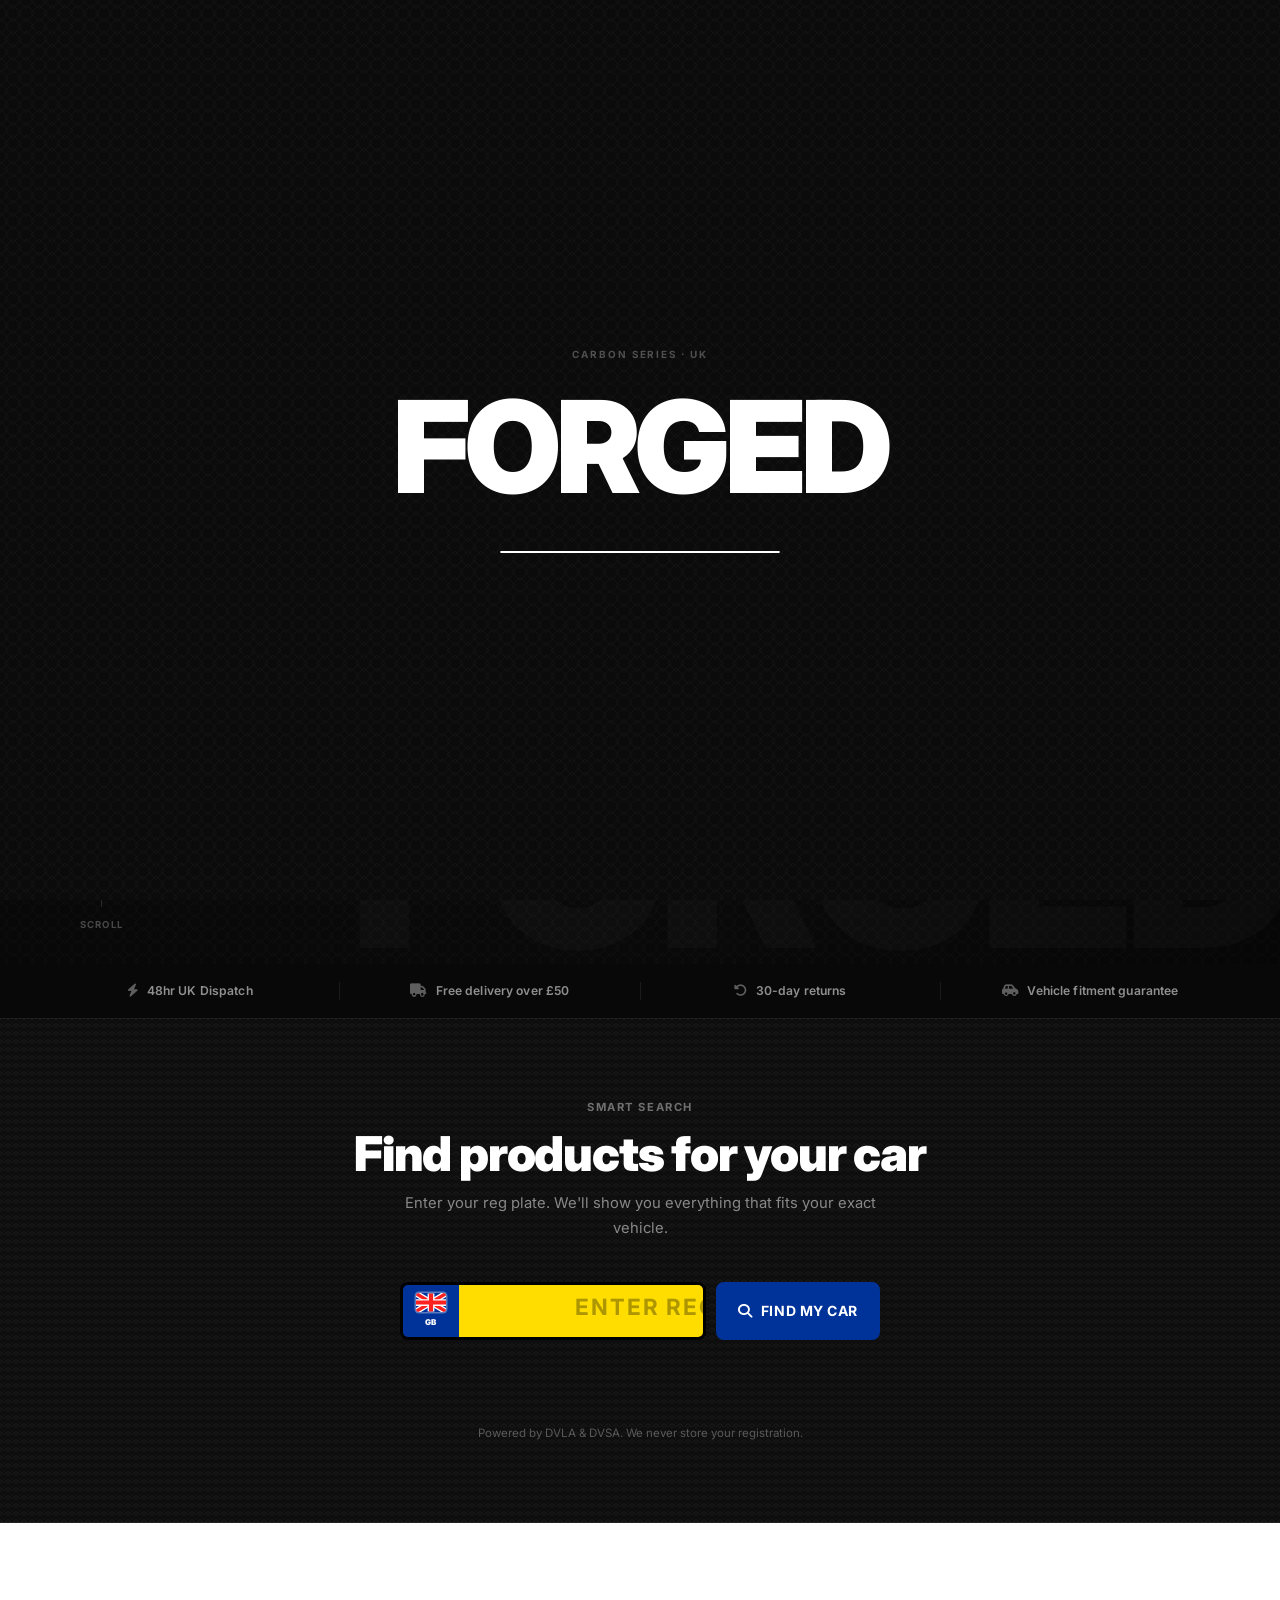
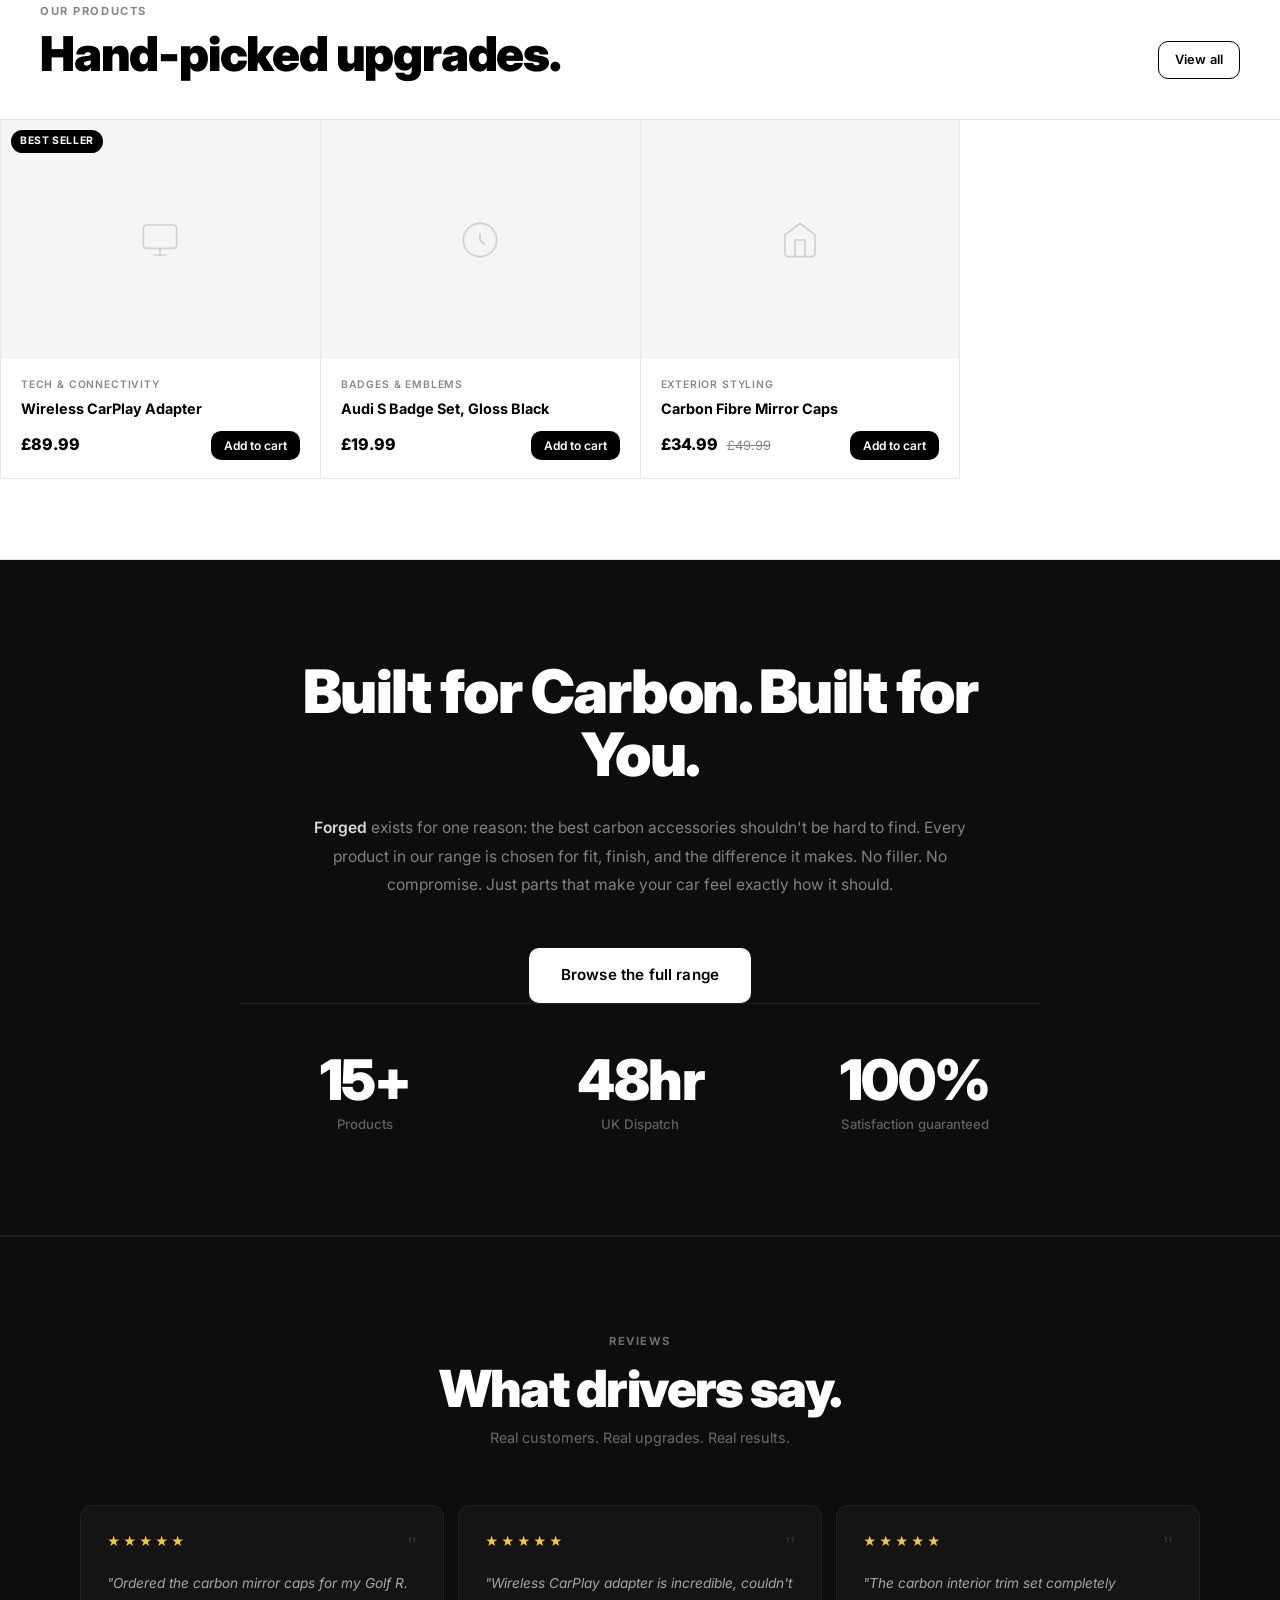
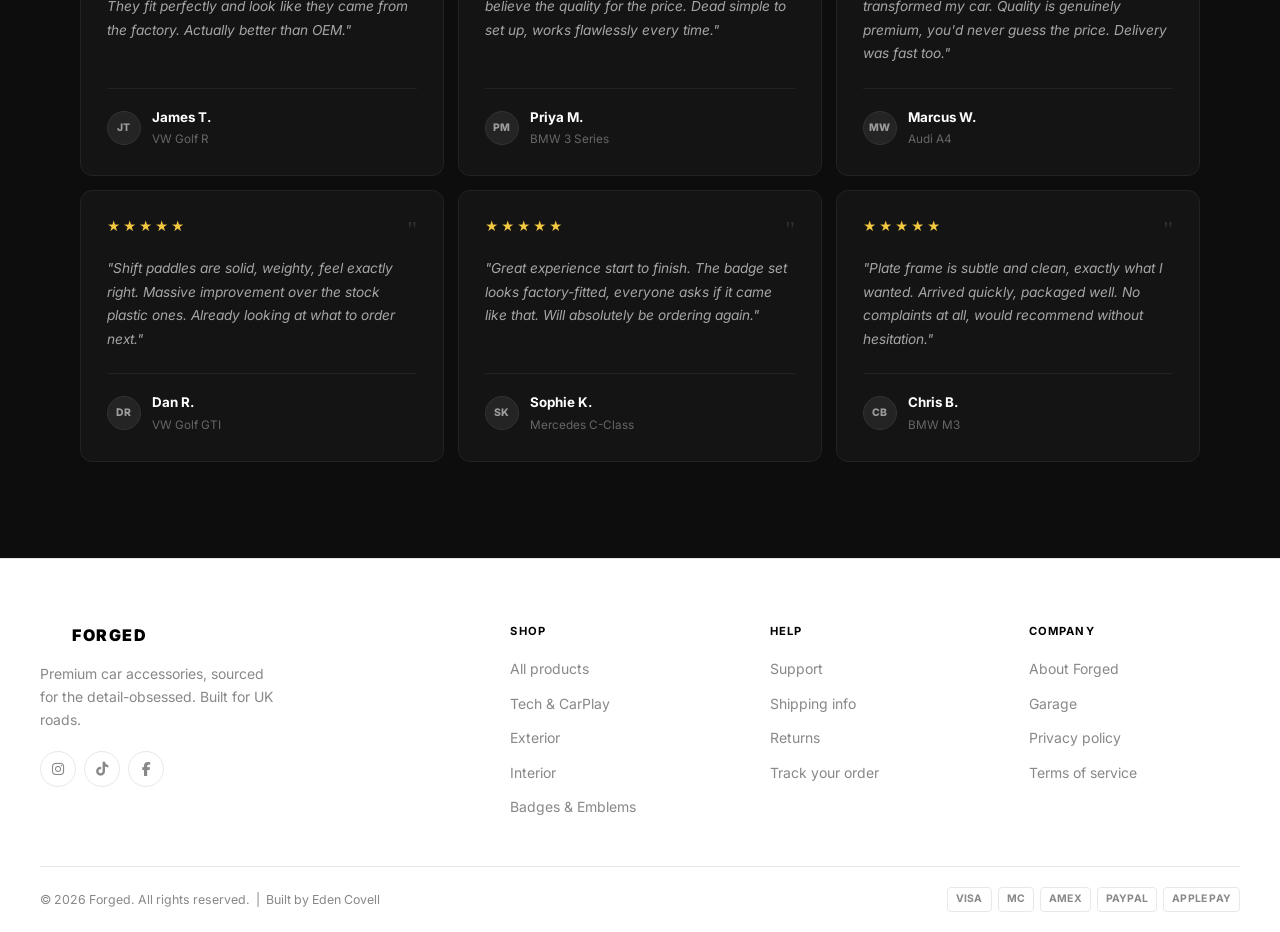
==== index.html @ 6abe799f "Replace nav text with Forged logo PNG Co-Authored-By: Claude Sonnet 4.6 <noreply@anthropic.com>" ====
<!DOCTYPE html>
<html lang="en">
<head>
  <meta charset="UTF-8">
  <meta name="viewport" content="width=device-width, initial-scale=1.0">
  <meta name="description" content="Forged — Premium car accessories for every drive. CarPlay upgrades, badges, interior styling and more. Free UK delivery over £50.">
  <title>Forged | Premium Car Accessories</title>
  <link rel="stylesheet" href="css/style.css">
  <link rel="stylesheet" href="https://cdnjs.cloudflare.com/ajax/libs/font-awesome/6.5.0/css/all.min.css">
  <link rel="preconnect" href="https://fonts.googleapis.com">
  <link rel="preconnect" href="https://fonts.gstatic.com" crossorigin>
  <link href="https://fonts.googleapis.com/css2?family=Inter:wght@300;400;500;600;700;800;900&display=swap" rel="stylesheet">
</head>
<body>

  <!-- Pause hero animations before loader exits -->
  <script>document.body.classList.add('loader-active');</script>

  <!-- Page Loader -->
  <div class="page-loader" id="page-loader">
    <div class="loader-content">
      <p class="loader-label">Carbon Series &middot; UK</p>
      <div class="loader-wordmark">FORGED</div>
      <div class="loader-bar-wrap">
        <div class="loader-bar-track">
          <div class="loader-bar-fill" id="loader-bar"></div>
        </div>
      </div>
    </div>
  </div>

  <!-- Navbar -->
  <nav class="navbar" id="navbar">
    <div class="nav-inner">
      <a href="index.html" class="nav-logo">
        <img src="forged logo.png" alt="Forged" class="nav-wordmark">
      </a>

      <ul class="nav-links">
        <li><a href="index.html" class="active">Home</a></li>
        <li><a href="shop.html">Shop</a></li>
        <li><a href="garage.html">Garage</a></li>
        <li><a href="about.html">About</a></li>
        <li><a href="contact.html">Support</a></li>
      </ul>

      <div class="nav-actions">
        <button class="nav-icon-btn" onclick="openCart()" aria-label="Cart">
          <svg viewBox="0 0 24 24" fill="none" stroke="currentColor" stroke-width="2" stroke-linecap="round" stroke-linejoin="round">
            <path d="M6 2 3 6v14a2 2 0 0 0 2 2h14a2 2 0 0 0 2-2V6l-3-4z"/><line x1="3" x2="21" y1="6" y2="6"/><path d="M16 10a4 4 0 0 1-8 0"/>
          </svg>
          <span class="cart-badge" style="display:none">0</span>
        </button>
        <div class="nav-hamburger" id="hamburger">
          <span></span><span></span><span></span>
        </div>
      </div>
    </div>
  </nav>

  <!-- Mobile Nav -->
  <div class="nav-mobile" id="mobile-nav">
    <a href="index.html">Home</a>
    <a href="shop.html">Shop</a>
    <a href="garage.html">Garage</a>
    <a href="about.html">About</a>
    <a href="contact.html">Support</a>
  </div>

  <!-- Hero — fullscreen animated -->
  <section class="hero">
    <div class="hero-bg">
      <div class="hero-carbon-vignette"></div>
      <div class="hero-bg-word" aria-hidden="true">FORGED</div>
    </div>

    <div class="hero-inner">
      <div class="hero-eyebrow">
        <span class="hero-badge">Carbon Series &middot; UK</span>
      </div>

      <h1 class="hero-headline">
        <span class="hw" style="--d:0.2s">Forge</span>
        <span class="hw" style="--d:0.35s">&nbsp;Your</span>
        <br>
        <span class="hw-carbon">Drive.</span>
      </h1>

      <p class="hero-sub">Premium carbon accessories. Sourced for the detail-obsessed.</p>

      <div class="hero-actions">
        <a href="shop.html" class="btn btn-white btn-lg">Shop Now <i class="fa-solid fa-arrow-right"></i></a>
        <a href="garage.html" class="btn btn-ghost-white btn-lg">Find your fit</a>
      </div>

      <div class="hero-stats">
        <div class="hero-stat">
          <span class="hero-stat-n">15+</span>
          <span class="hero-stat-l">Products</span>
        </div>
        <div class="hero-stat-div"></div>
        <div class="hero-stat">
          <span class="hero-stat-n">48hr</span>
          <span class="hero-stat-l">UK Dispatch</span>
        </div>
        <div class="hero-stat-div"></div>
        <div class="hero-stat">
          <span class="hero-stat-n">£50+</span>
          <span class="hero-stat-l">Free Delivery</span>
        </div>
      </div>
    </div>

    <div class="hero-scroll">
      <div class="hero-scroll-track"></div>
      <span>Scroll</span>
    </div>
  </section>

  <!-- Feature strip -->
  <div class="feature-strip reveal">
    <div class="feature-strip-inner">
      <div class="feature-item"><i class="fa-solid fa-bolt"></i><span>48hr UK Dispatch</span></div>
      <div class="feature-sep"></div>
      <div class="feature-item"><i class="fa-solid fa-truck"></i><span>Free delivery over £50</span></div>
      <div class="feature-sep"></div>
      <div class="feature-item"><i class="fa-solid fa-rotate-left"></i><span>30-day returns</span></div>
      <div class="feature-sep"></div>
      <div class="feature-item"><i class="fa-solid fa-car-side"></i><span>Vehicle fitment guarantee</span></div>
    </div>
  </div>

  <!-- Reg Lookup -->
  <section class="reg-section">
    <div class="reg-section-inner">
      <p class="section-label reveal">Smart search</p>
      <h2 class="section-title reveal reveal-delay-1">Find products for your car</h2>
      <p class="section-sub reveal reveal-delay-2">Enter your reg plate. We'll show you everything that fits your exact vehicle.</p>

      <form class="reg-form reveal reveal-delay-3" id="reg-form">
        <div class="reg-form-plate">
          <div class="reg-gb">
            <svg viewBox="0 0 20 12" class="reg-gb-flag-svg" aria-hidden="true">
              <rect width="20" height="12" fill="#0033A0"/>
              <path d="M0,0 L20,12 M20,0 L0,12" stroke="white" stroke-width="4"/>
              <path d="M0,0 L20,12 M20,0 L0,12" stroke="#FF2020" stroke-width="2.2"/>
              <path d="M10,0 V12 M0,6 H20" stroke="white" stroke-width="4.5"/>
              <path d="M10,0 V12 M0,6 H20" stroke="#FF2020" stroke-width="2.8"/>
            </svg>
            <span class="reg-gb-text">GB</span>
          </div>
          <input
            type="text" id="reg-input" class="reg-input"
            placeholder="Enter reg" maxlength="8"
            autocomplete="off" autocapitalize="characters"
            aria-label="Enter vehicle registration"
          >
        </div>
        <button type="submit" class="reg-submit" id="reg-submit"><i class="fa-solid fa-magnifying-glass"></i> Find My Car</button>
      </form>

      <div id="reg-result" class="reg-result-box"></div>
      <p class="reg-disclaimer">Powered by DVLA &amp; DVSA. We never store your registration.</p>
    </div>
  </section>

  <!-- Featured Products -->
  <section class="products-section">
    <div class="section-header">
      <div class="section-header-left">
        <p class="section-label reveal">Our products</p>
        <h2 class="section-title reveal reveal-delay-1">Hand-picked upgrades.</h2>
      </div>
      <a href="shop.html" class="btn btn-outline btn-sm">View all</a>
    </div>

    <div class="products-grid">

      <div class="product-card reveal" onclick="location.href='shop.html'">
        <div class="product-img">
          <div class="product-img-placeholder">
            <svg width="40" height="40" viewBox="0 0 24 24" fill="none" stroke="currentColor" stroke-width="1"><rect x="2" y="3" width="20" height="14" rx="2"/><path d="M8 21h8M12 17v4"/></svg>
          </div>
          <span class="product-badge">Best Seller</span>
        </div>
        <div class="product-info">
          <p class="product-category">Tech &amp; Connectivity</p>
          <p class="product-name">Wireless CarPlay Adapter</p>
        </div>
        <div class="product-footer">
          <p class="product-price">£89.99</p>
          <button class="product-add-btn" onclick="event.stopPropagation(); addToCart('wireless-carplay','Wireless CarPlay Adapter',89.99,'Tech & Connectivity')">Add to cart</button>
        </div>
      </div>

      <div class="product-card reveal reveal-delay-1" onclick="location.href='shop.html'">
        <div class="product-img">
          <div class="product-img-placeholder">
            <svg width="40" height="40" viewBox="0 0 24 24" fill="none" stroke="currentColor" stroke-width="1"><circle cx="12" cy="12" r="10"/><path d="M12 8v4l3 3"/></svg>
          </div>
        </div>
        <div class="product-info">
          <p class="product-category">Badges &amp; Emblems</p>
          <p class="product-name">Audi S Badge Set, Gloss Black</p>
        </div>
        <div class="product-footer">
          <p class="product-price">£19.99</p>
          <button class="product-add-btn" onclick="event.stopPropagation(); addToCart('audi-s-badge','Audi S Badge Set, Gloss Black',19.99,'Badges & Emblems')">Add to cart</button>
        </div>
      </div>

      <div class="product-card reveal reveal-delay-2" onclick="location.href='shop.html'">
        <div class="product-img">
          <div class="product-img-placeholder">
            <svg width="40" height="40" viewBox="0 0 24 24" fill="none" stroke="currentColor" stroke-width="1"><path d="M3 9l9-7 9 7v11a2 2 0 0 1-2 2H5a2 2 0 0 1-2-2z"/><polyline points="9 22 9 12 15 12 15 22"/></svg>
          </div>
        </div>
        <div class="product-info">
          <p class="product-category">Exterior Styling</p>
          <p class="product-name">Carbon Fibre Mirror Caps</p>
        </div>
        <div class="product-footer">
          <p class="product-price">£34.99 <span class="was">£49.99</span></p>
          <button class="product-add-btn" onclick="event.stopPropagation(); addToCart('carbon-mirror-caps','Carbon Fibre Mirror Caps',34.99,'Exterior Styling')">Add to cart</button>
        </div>
      </div>

    </div>
  </section>

  <!-- Brand Statement -->
  <section class="brand-statement">
    <div class="brand-statement-inner">
      <h2 class="brand-statement-title reveal">Built for Carbon. Built for You.</h2>
      <p class="brand-statement-body reveal">
        <strong>Forged</strong> exists for one reason: the best carbon accessories shouldn't be hard to find. Every product in our range is chosen for fit, finish, and the difference it makes. No filler. No compromise. Just parts that make your car feel exactly how it should.
      </p>
      <a href="shop.html" class="btn btn-white btn-lg reveal">Browse the full range</a>

      <div class="stats-row">
        <div class="stat-item reveal">
          <span class="stat-num">15+</span>
          <span class="stat-label">Products</span>
        </div>
        <div class="stat-item reveal reveal-delay-1">
          <span class="stat-num">48hr</span>
          <span class="stat-label">UK Dispatch</span>
        </div>
        <div class="stat-item reveal reveal-delay-2">
          <span class="stat-num">100%</span>
          <span class="stat-label">Satisfaction guaranteed</span>
        </div>
      </div>
    </div>
  </section>

  <!-- Reviews -->
  <section class="reviews-section">
    <div class="reviews-header">
      <p class="section-label reveal" style="color:rgba(255,255,255,0.4);">Reviews</p>
      <h2 class="reviews-title reveal">What drivers say.</h2>
      <p class="reviews-sub reveal">Real customers. Real upgrades. Real results.</p>
    </div>
    <div class="reviews-grid">

      <div class="review-card reveal">
        <div class="review-card-top">
          <div class="review-stars"><span>★</span><span>★</span><span>★</span><span>★</span><span>★</span></div>
          <div class="review-quote-icon">"</div>
        </div>
        <p class="review-text">"Ordered the carbon mirror caps for my Golf R. They fit perfectly and look like they came from the factory. Actually better than OEM."</p>
        <div class="review-author">
          <div class="review-avatar">JT</div>
          <div><p class="review-name">James T.</p><p class="review-car">VW Golf R</p></div>
        </div>
      </div>

      <div class="review-card reveal reveal-delay-1">
        <div class="review-card-top">
          <div class="review-stars"><span>★</span><span>★</span><span>★</span><span>★</span><span>★</span></div>
          <div class="review-quote-icon">"</div>
        </div>
        <p class="review-text">"Wireless CarPlay adapter is incredible, couldn't believe the quality for the price. Dead simple to set up, works flawlessly every time."</p>
        <div class="review-author">
          <div class="review-avatar">PM</div>
          <div><p class="review-name">Priya M.</p><p class="review-car">BMW 3 Series</p></div>
        </div>
      </div>

      <div class="review-card reveal reveal-delay-2">
        <div class="review-card-top">
          <div class="review-stars"><span>★</span><span>★</span><span>★</span><span>★</span><span>★</span></div>
          <div class="review-quote-icon">"</div>
        </div>
        <p class="review-text">"The carbon interior trim set completely transformed my car. Quality is genuinely premium, you'd never guess the price. Delivery was fast too."</p>
        <div class="review-author">
          <div class="review-avatar">MW</div>
          <div><p class="review-name">Marcus W.</p><p class="review-car">Audi A4</p></div>
        </div>
      </div>

      <div class="review-card reveal">
        <div class="review-card-top">
          <div class="review-stars"><span>★</span><span>★</span><span>★</span><span>★</span><span>★</span></div>
          <div class="review-quote-icon">"</div>
        </div>
        <p class="review-text">"Shift paddles are solid, weighty, feel exactly right. Massive improvement over the stock plastic ones. Already looking at what to order next."</p>
        <div class="review-author">
          <div class="review-avatar">DR</div>
          <div><p class="review-name">Dan R.</p><p class="review-car">VW Golf GTI</p></div>
        </div>
      </div>

      <div class="review-card reveal reveal-delay-1">
        <div class="review-card-top">
          <div class="review-stars"><span>★</span><span>★</span><span>★</span><span>★</span><span>★</span></div>
          <div class="review-quote-icon">"</div>
        </div>
        <p class="review-text">"Great experience start to finish. The badge set looks factory-fitted, everyone asks if it came like that. Will absolutely be ordering again."</p>
        <div class="review-author">
          <div class="review-avatar">SK</div>
          <div><p class="review-name">Sophie K.</p><p class="review-car">Mercedes C-Class</p></div>
        </div>
      </div>

      <div class="review-card reveal reveal-delay-2">
        <div class="review-card-top">
          <div class="review-stars"><span>★</span><span>★</span><span>★</span><span>★</span><span>★</span></div>
          <div class="review-quote-icon">"</div>
        </div>
        <p class="review-text">"Plate frame is subtle and clean, exactly what I wanted. Arrived quickly, packaged well. No complaints at all, would recommend without hesitation."</p>
        <div class="review-author">
          <div class="review-avatar">CB</div>
          <div><p class="review-name">Chris B.</p><p class="review-car">BMW M3</p></div>
        </div>
      </div>

    </div>
  </section>

  <!-- Footer -->
  <footer>
    <div class="footer-inner">
      <div class="footer-top">
        <div>
          <div class="footer-brand-logo">
            <div class="footer-logo-img-wrap"><img src="1.svg" alt="" class="footer-logo-img"></div>
            Forged
          </div>
          <p class="footer-tagline">Premium car accessories, sourced for the detail-obsessed. Built for UK roads.</p>
          <div class="footer-socials">
            <a href="#" class="footer-social" aria-label="Instagram"><i class="fa-brands fa-instagram"></i></a>
            <a href="#" class="footer-social" aria-label="TikTok"><i class="fa-brands fa-tiktok"></i></a>
            <a href="#" class="footer-social" aria-label="Facebook"><i class="fa-brands fa-facebook-f"></i></a>
          </div>
        </div>

        <div>
          <p class="footer-col-title">Shop</p>
          <div class="footer-links">
            <a href="shop.html">All products</a>
            <a href="shop.html?cat=tech">Tech &amp; CarPlay</a>
            <a href="shop.html?cat=exterior">Exterior</a>
            <a href="shop.html?cat=interior">Interior</a>
            <a href="shop.html?cat=badges">Badges &amp; Emblems</a>
          </div>
        </div>

        <div>
          <p class="footer-col-title">Help</p>
          <div class="footer-links">
            <a href="contact.html">Support</a>
            <a href="contact.html">Shipping info</a>
            <a href="contact.html">Returns</a>
            <a href="contact.html">Track your order</a>
          </div>
        </div>

        <div>
          <p class="footer-col-title">Company</p>
          <div class="footer-links">
            <a href="about.html">About Forged</a>
            <a href="garage.html">Garage</a>
            <a href="privacy.html">Privacy policy</a>
            <a href="#">Terms of service</a>
          </div>
        </div>
      </div>

      <div class="footer-bottom">
        <p class="footer-copy">&copy; 2026 Forged. All rights reserved. &nbsp;|&nbsp; Built by Eden Covell</p>
        <div class="footer-payments">
          <span class="pay-tag">VISA</span>
          <span class="pay-tag">MC</span>
          <span class="pay-tag">AMEX</span>
          <span class="pay-tag">PAYPAL</span>
          <span class="pay-tag">APPLE PAY</span>
        </div>
      </div>
    </div>
  </footer>

  <!-- Cart Drawer -->
  <div class="cart-overlay" id="cart-overlay"></div>
  <div class="cart-drawer" id="cart-drawer">
    <div class="cart-drawer-header">
      <div>
        <p class="cart-drawer-title">Your cart</p>
        <p class="cart-drawer-count" id="cart-drawer-count">0 items</p>
      </div>
      <button class="cart-close" onclick="closeCart()">&times;</button>
    </div>
    <div class="cart-items-list" id="cart-items-list"></div>
    <div class="cart-drawer-footer" id="cart-drawer-footer" style="display:none;">
      <div class="cart-total-row">
        <span class="cart-total-label">Total</span>
        <span class="cart-total-amount" id="cart-total">£0.00</span>
      </div>
      <button class="btn btn-primary btn-lg cart-checkout-btn" onclick="shopifyCheckout()">
        Checkout <i class="fa-solid fa-arrow-right"></i>
      </button>
      <p class="cart-note">Free UK delivery on orders over £50</p>
    </div>
  </div>

  <script src="js/cart.js"></script>
  <script src="js/shopify.js"></script>
  <script src="js/main.js"></script>

  <script>
    (function () {
      const loader = document.getElementById('page-loader');
      const bar    = document.getElementById('loader-bar');
      if (!loader || !bar) return;

      // Skip loader on return visits within the same session
      if (sessionStorage.getItem('forged_visited')) {
        loader.style.display = 'none';
        document.body.classList.remove('loader-active');
        return;
      }

      const MIN_TIME = 1800;
      const start    = Date.now();
      let pct        = 0;

      const tick = setInterval(function () {
        pct += (90 - pct) * 0.07 + Math.random() * 3;
        if (pct >= 90) { pct = 90; clearInterval(tick); }
        bar.style.width = pct + '%';
      }, 80);

      function finish() {
        clearInterval(tick);
        bar.style.transition = 'width 0.35s ease';
        bar.style.width = '100%';
        setTimeout(function () {
          loader.classList.add('loader-exit');
          loader.addEventListener('transitionend', function () {
            loader.style.display = 'none';
            document.body.classList.remove('loader-active');
            sessionStorage.setItem('forged_visited', '1');
          }, { once: true });
        }, 400);
      }

      if (document.readyState === 'complete') {
        setTimeout(finish, Math.max(0, MIN_TIME - (Date.now() - start)));
      } else {
        window.addEventListener('load', function () {
          setTimeout(finish, Math.max(0, MIN_TIME - (Date.now() - start)));
        });
      }
    })();
  </script>
</body>
</html>
---- css/style.css ----
/* ============================================================
   FORGED — Style Sheet
   Black/White Premium — Inter Font
   ============================================================ */

/* ---- Variables ---- */
:root {
  --black: #000000;
  --white: #ffffff;
  --grey-100: #f5f5f5;
  --grey-200: #e8e8e8;
  --grey-300: #d0d0d0;
  --grey-500: #888888;
  --grey-700: #444444;
  --font: 'Inter', -apple-system, BlinkMacSystemFont, 'Segoe UI', sans-serif;
  --nav-h: 64px;
  --max-w: 1440px;
  --content-w: 1280px;
  --radius: 10px;
  --radius-pill: 999px;
  --transition: 180ms ease;
}

/* ---- Reset ---- */
*, *::before, *::after { box-sizing: border-box; margin: 0; padding: 0; }
html { font-size: 16px; scroll-behavior: smooth; -webkit-text-size-adjust: 100%; }
body {
  font-family: var(--font);
  background: var(--white);
  color: var(--black);
  line-height: 1.6;
  -webkit-font-smoothing: antialiased;
}
img { display: block; max-width: 100%; }
a { color: inherit; text-decoration: none; }
ul { list-style: none; }
button { font-family: var(--font); cursor: pointer; border: none; background: none; }
input, select, textarea { font-family: var(--font); }

/* ---- Typography ---- */
h1, h2, h3, h4 { line-height: 1.05; letter-spacing: -0.025em; font-weight: 900; }

/* ---- Layout ---- */
.wrap       { max-width: var(--content-w); margin: 0 auto; padding: 0 40px; }
.wrap--wide { max-width: var(--max-w);     margin: 0 auto; padding: 0 40px; }

/* ---- Buttons ---- */
.btn {
  display: inline-flex; align-items: center; gap: 8px;
  padding: 12px 24px;
  font-size: 0.875rem; font-weight: 600; letter-spacing: 0.01em;
  border-radius: var(--radius);
  transition: var(--transition);
  white-space: nowrap;
  cursor: pointer;
}
.btn-primary { background: var(--black); color: var(--white); }
.btn-primary:hover { background: #222; transform: translateY(-1px); }
.btn-outline { background: transparent; color: var(--black); border: 1.5px solid var(--black); }
.btn-outline:hover { background: var(--black); color: var(--white); }
.btn-ghost { background: var(--grey-100); color: var(--black); border: 1px solid var(--grey-200); }
.btn-ghost:hover { background: var(--grey-200); }
.btn-sm  { padding: 8px 16px; font-size: 0.8rem; }
.btn-lg  { padding: 15px 32px; font-size: 0.95rem; border-radius: var(--radius); }
.btn-xs  { padding: 6px 12px; font-size: 0.75rem; }

/* ---- Divider ---- */
.divider { height: 1px; background: var(--grey-200); border: none; margin: 0; }

/* ============================================================
   NAVBAR
   ============================================================ */
.navbar {
  position: sticky; top: 0; z-index: 100;
  background: var(--white);
  border-bottom: 1px solid transparent;
  transition: border-color var(--transition), box-shadow var(--transition);
  height: var(--nav-h);
}
.navbar.scrolled {
  border-color: var(--grey-200);
  box-shadow: 0 1px 16px rgba(0,0,0,0.06);
}
.nav-inner {
  display: grid;
  grid-template-columns: 1fr auto 1fr;
  align-items: center;
  height: 100%;
  max-width: var(--max-w);
  margin: 0 auto;
  padding: 0 40px;
}
.nav-logo {
  display: flex; align-items: center;
  color: var(--black);
}
.nav-wordmark {
  height: 26px;
  width: auto;
  display: block;
}

.nav-links { display: flex; align-items: center; gap: 36px; }
.nav-links a {
  font-size: 0.875rem; font-weight: 500;
  color: var(--grey-500);
  transition: color var(--transition);
}
.nav-links a:hover, .nav-links a.active { color: var(--black); }

.nav-actions {
  display: flex; align-items: center; justify-content: flex-end; gap: 4px;
}
.nav-icon-btn {
  position: relative; width: 38px; height: 38px;
  display: flex; align-items: center; justify-content: center;
  border-radius: 50%; color: var(--black);
  transition: background var(--transition);
}
.nav-icon-btn:hover { background: var(--grey-100); }
.nav-icon-btn svg { width: 19px; height: 19px; }
.cart-badge {
  position: absolute; top: 3px; right: 3px;
  min-width: 16px; height: 16px;
  background: var(--black); color: var(--white);
  font-size: 9px; font-weight: 700; border-radius: 999px;
  display: flex; align-items: center; justify-content: center;
  padding: 0 3px;
}

/* Hamburger with X animation */
.nav-hamburger {
  display: none;
  flex-direction: column; gap: 5px;
  width: 38px; height: 38px;
  align-items: center; justify-content: center; cursor: pointer;
}
.nav-hamburger span {
  display: block; width: 22px; height: 2px;
  background: var(--black); border-radius: 2px;
  transition: transform 280ms cubic-bezier(0.4,0,0.2,1),
              opacity 200ms ease;
  transform-origin: center;
}
.nav-hamburger.open span:nth-child(1) { transform: translateY(7px) rotate(45deg); }
.nav-hamburger.open span:nth-child(2) { opacity: 0; transform: scaleX(0); }
.nav-hamburger.open span:nth-child(3) { transform: translateY(-7px) rotate(-45deg); }

.nav-mobile {
  display: none;
  position: fixed; top: var(--nav-h); left: 0; right: 0;
  background: var(--white); border-bottom: 1px solid var(--grey-200);
  padding: 16px 24px;
  flex-direction: column; gap: 4px;
  z-index: 99;
  box-shadow: 0 8px 24px rgba(0,0,0,0.08);
}
.nav-mobile.open {
  display: flex;
  animation: navSlideDown 0.28s cubic-bezier(0.22, 1, 0.36, 1) both;
}
@keyframes navSlideDown {
  from { opacity: 0; transform: translateY(-10px); }
  to   { opacity: 1; transform: none; }
}
.nav-mobile a {
  padding: 12px 0; font-size: 1rem; font-weight: 600;
  border-bottom: 1px solid var(--grey-100); color: var(--black);
}
.nav-mobile a:last-child { border-bottom: none; }

/* ============================================================
   HERO — Full-screen animated
   ============================================================ */
@keyframes hwReveal {
  from { opacity: 0; transform: translateY(64px) skewY(2deg); filter: blur(3px); }
  to   { opacity: 1; transform: none; filter: blur(0); }
}
@keyframes fadeUp {
  from { opacity: 0; transform: translateY(22px); }
  to   { opacity: 1; transform: none; }
}
@keyframes fadeIn {
  from { opacity: 0; }
  to   { opacity: 1; }
}
@keyframes carbonShimmer {
  0%   { transform: translateX(-130%); opacity: 0; }
  12%  { opacity: 1; }
  88%  { opacity: 1; }
  100% { transform: translateX(130%); opacity: 0; }
}
@keyframes carbonGlow {
  0%, 100% { opacity: 0.09; }
  50%       { opacity: 0.19; }
}

@keyframes scrollPulse {
  0%, 100% { transform: scaleY(0); transform-origin: top; opacity: 1; }
  60%       { transform: scaleY(1); transform-origin: top; opacity: 1; }
  61%       { transform: scaleY(1); transform-origin: bottom; }
  100%      { transform: scaleY(0); transform-origin: bottom; opacity: 0.4; }
}

.hero {
  position: relative;
  min-height: 100vh;
  display: flex; align-items: center;
  overflow: hidden;
  background-color: #0b0b0b;
  background-image:
    repeating-linear-gradient(
      45deg,
      transparent 0, transparent 5px,
      rgba(255,255,255,0.028) 5px, rgba(255,255,255,0.028) 6px,
      transparent 6px, transparent 12px,
      rgba(255,255,255,0.014) 12px, rgba(255,255,255,0.014) 13px
    ),
    repeating-linear-gradient(
      -45deg,
      transparent 0, transparent 5px,
      rgba(255,255,255,0.028) 5px, rgba(255,255,255,0.028) 6px,
      transparent 6px, transparent 12px,
      rgba(255,255,255,0.014) 12px, rgba(255,255,255,0.014) 13px
    );
  background-size: 13px 13px;
}
.hero-bg {
  position: absolute; inset: 0; pointer-events: none; overflow: hidden;
}
.hero-bg-word {
  position: absolute; right: -0.03em; bottom: -0.07em;
  font-size: clamp(10rem, 19vw, 21rem);
  font-weight: 900; letter-spacing: -0.04em; line-height: 1;
  color: rgba(255,255,255,0.022);
  user-select: none; text-transform: uppercase; pointer-events: none;
}
.hero-carbon-shimmer {
  position: absolute; inset: 0;
  background: linear-gradient(
    103deg,
    transparent 0%, transparent 35%,
    rgba(255,255,255,0.025) 41%,
    rgba(255,255,255,0.09) 50%,
    rgba(255,255,255,0.025) 59%,
    transparent 65%, transparent 100%
  );
  animation: carbonShimmer 7s cubic-bezier(0.4,0,0.6,1) infinite;
  animation-delay: 2s;
  pointer-events: none; will-change: transform;
}
.hero-carbon-fmark {
  position: absolute; inset: 0;
  display: flex; align-items: center; justify-content: center;
  pointer-events: none;
}
.hero-carbon-fmark img {
  width: min(70%, 460px);
  mix-blend-mode: screen;
  animation: carbonGlow 8s ease-in-out infinite;
  user-select: none;
}
.hero-carbon-vignette {
  position: absolute; inset: 0;
  background: radial-gradient(ellipse 90% 90% at 40% 50%, transparent 28%, rgba(0,0,0,0.55) 100%);
  pointer-events: none;
}
.hero-inner {
  position: relative; z-index: 2;
  max-width: var(--content-w); margin: 0 auto; width: 100%;
  padding: 120px 80px 100px;
}
.hero-eyebrow {
  margin-bottom: 28px;
  animation: fadeUp 0.6s 0.1s both;
}
.hero-badge {
  display: inline-flex; align-items: center;
  padding: 5px 14px;
  border: 1px solid rgba(255,255,255,0.18); border-radius: 999px;
  font-size: 0.68rem; font-weight: 700;
  letter-spacing: 0.12em; text-transform: uppercase;
  color: rgba(255,255,255,0.5);
}
.hero-headline {
  font-size: clamp(4rem, 8vw, 9rem);
  font-weight: 900; line-height: 0.92; letter-spacing: -0.04em;
  color: #fff; margin-bottom: 32px;
}
/* Each word animates individually */
.hw {
  display: inline-block;
  animation: hwReveal 0.9s cubic-bezier(0.16, 1, 0.3, 1) var(--d, 0s) both;
}
/* "Drive." — colour glow + wave sweep, zero filter stutter */
.hw-carbon {
  position: relative;
  display: inline-block;
  overflow: hidden;
  color: rgba(255,255,255,0.38);
  animation:
    hwReveal 0.9s cubic-bezier(0.16, 1, 0.3, 1) 0.5s both,
    driveGlow 5s ease-in-out 1.4s infinite;
}
.hw-carbon::before {
  content: '';
  position: absolute;
  top: -5%; left: 0;
  width: 60px; height: 110%;
  background: linear-gradient(
    90deg,
    transparent 0%,
    rgba(255,255,255,0.08) 20%,
    rgba(255,255,255,0.75) 50%,
    rgba(255,255,255,0.08) 80%,
    transparent 100%
  );
  will-change: transform, opacity;
  animation: driveWave 5s ease-in-out 1.4s infinite;
  pointer-events: none;
}
@keyframes driveGlow {
  0%   { color: rgba(255,255,255,0.38); text-shadow: none; }
  20%  { color: #fff; text-shadow: 0 0 30px rgba(255,255,255,0.7), 0 0 70px rgba(255,255,255,0.3); }
  62%  { color: #fff; text-shadow: 0 0 30px rgba(255,255,255,0.7), 0 0 70px rgba(255,255,255,0.3); }
  84%  { color: rgba(255,255,255,0.38); text-shadow: none; }
  100% { color: rgba(255,255,255,0.38); text-shadow: none; }
}
@keyframes driveWave {
  0%   { transform: skewX(-18deg) translateX(-115%); opacity: 0; }
  14%  { transform: skewX(-18deg) translateX(-115%); opacity: 0; }
  16%  { transform: skewX(-18deg) translateX(-115%); opacity: 1; }
  44%  { transform: skewX(-18deg) translateX(870%);  opacity: 1; }
  45%  { transform: skewX(-18deg) translateX(870%);  opacity: 0; }
  100% { transform: skewX(-18deg) translateX(870%);  opacity: 0; }
}
.hero-sub {
  font-size: 1rem; color: rgba(255,255,255,0.42);
  margin-bottom: 40px; max-width: 400px; line-height: 1.75;
  animation: fadeUp 0.7s 0.65s both;
}
.hero-actions {
  display: flex; gap: 12px; flex-wrap: wrap;
  margin-bottom: 72px;
  animation: fadeUp 0.7s 0.8s both;
}
.btn-white { background: #fff; color: #000; }
.btn-white:hover { background: #e5e5e5; transform: translateY(-2px); }
.btn-ghost-white {
  background: transparent; color: rgba(255,255,255,0.7);
  border: 1.5px solid rgba(255,255,255,0.2);
}
.btn-ghost-white:hover {
  color: #fff; border-color: rgba(255,255,255,0.5);
  background: rgba(255,255,255,0.06);
}
.hero-stats {
  display: flex; align-items: center;
  animation: fadeUp 0.7s 0.95s both;
}
.hero-stat { display: flex; flex-direction: column; gap: 4px; padding: 0 28px; }
.hero-stat:first-child { padding-left: 0; }
.hero-stat-n {
  font-size: 1.7rem; font-weight: 900; color: #fff;
  letter-spacing: -0.03em; line-height: 1;
}
.hero-stat-l {
  font-size: 0.7rem; color: rgba(255,255,255,0.48);
  font-weight: 500; letter-spacing: 0.03em;
}
.hero-stat-div {
  width: 1px; height: 30px; background: rgba(255,255,255,0.1); flex-shrink: 0;
}
.hero-scroll {
  position: absolute; bottom: 32px; left: 80px;
  display: flex; flex-direction: column; align-items: center; gap: 10px;
  color: rgba(255,255,255,0.25); font-size: 0.6rem;
  font-weight: 700; letter-spacing: 0.12em; text-transform: uppercase;
  animation: fadeIn 1s 1.4s both; pointer-events: none;
}
.hero-scroll-track {
  width: 1px; height: 38px;
  background: rgba(255,255,255,0.12);
  position: relative; overflow: hidden;
}
.hero-scroll-track::after {
  content: ''; position: absolute; inset: 0;
  background: rgba(255,255,255,0.65);
  transform: scaleY(0); transform-origin: top;
  animation: scrollPulse 2.2s ease-in-out 1.8s infinite;
}

/* ============================================================
   FEATURE STRIP
   ============================================================ */
.feature-strip {
  background: #080808;
  border-bottom: 1px solid #1e1e1e;
}
.feature-strip-inner {
  max-width: var(--max-w); margin: 0 auto;
  padding: 0 40px;
  display: grid; grid-template-columns: 1fr auto 1fr auto 1fr auto 1fr;
  align-items: center; height: 54px;
}
.feature-item {
  display: flex; align-items: center; justify-content: center; gap: 9px;
  font-size: 0.76rem; font-weight: 600; letter-spacing: 0.01em;
  color: rgba(255,255,255,0.55);
}
.feature-item i { color: rgba(255,255,255,0.35); font-size: 0.82rem; }
.feature-sep { width: 1px; height: 18px; background: rgba(255,255,255,0.08); }

/* ============================================================
   REG LOOKUP SECTION — UK Plate style
   ============================================================ */
.reg-section {
  padding: 80px 40px;
  border-bottom: 1px solid #222;
  background-color: #0d0d0d;
  background-image:
    repeating-linear-gradient(
      -45deg,
      rgba(255,255,255,0) 0px, rgba(255,255,255,0) 2px,
      rgba(255,255,255,0.036) 2px, rgba(255,255,255,0.036) 3px,
      rgba(255,255,255,0) 3px, rgba(255,255,255,0) 5px,
      rgba(255,255,255,0.015) 5px, rgba(255,255,255,0.015) 6px,
      rgba(255,255,255,0) 6px, rgba(255,255,255,0) 8px
    ),
    repeating-linear-gradient(
      45deg,
      rgba(255,255,255,0) 0px, rgba(255,255,255,0) 2px,
      rgba(255,255,255,0.036) 2px, rgba(255,255,255,0.036) 3px,
      rgba(255,255,255,0) 3px, rgba(255,255,255,0) 5px,
      rgba(255,255,255,0.015) 5px, rgba(255,255,255,0.015) 6px,
      rgba(255,255,255,0) 6px, rgba(255,255,255,0) 8px
    );
  background-size: 8px 8px, 8px 8px;
}
.reg-section .section-label  { color: rgba(255,255,255,0.4); }
.reg-section .section-title  { color: var(--white); }
.reg-section .section-sub    { color: rgba(255,255,255,0.5); }
.reg-section .reg-disclaimer { color: rgba(255,255,255,0.3); }
.reg-section-inner {
  max-width: 600px; margin: 0 auto; text-align: center;
}
.section-label {
  font-size: 0.7rem; font-weight: 700;
  letter-spacing: 0.14em; text-transform: uppercase;
  color: var(--grey-500); margin-bottom: 12px;
}
.section-title {
  font-size: clamp(1.8rem, 4vw, 3rem);
  font-weight: 900; letter-spacing: -0.025em; margin-bottom: 12px;
}
.section-sub {
  color: var(--grey-500); font-size: 0.925rem;
  max-width: 480px; margin: 0 auto 40px; line-height: 1.7;
}

.reg-form {
  display: flex; gap: 10px;
  max-width: 480px; margin: 0 auto 20px;
  align-items: stretch;
}
.reg-form-plate {
  display: flex; flex: 1;
  border-radius: 8px; overflow: hidden;
  border: 3px solid var(--black);
  height: 58px;
}
.reg-gb {
  background: #003399; color: var(--white);
  width: 56px; flex-shrink: 0;
  display: flex; flex-direction: column;
  align-items: center; justify-content: center; gap: 4px;
}
.reg-gb-flag-svg {
  width: 30px; height: 19px;
  border-radius: 3px; display: block;
  box-shadow: 0 0 0 1.5px rgba(255,255,255,0.35);
}
.reg-gb-text { font-size: 8px; font-weight: 900; letter-spacing: 0.05em; }
.reg-input {
  flex: 1; border: none;
  background: #FFDD00;
  padding: 0 14px 8px;
  font-size: 1.4rem; font-weight: 900;
  letter-spacing: 0.12em; text-transform: uppercase;
  color: var(--black); font-family: var(--font);
  text-align: center;
}
.reg-input::placeholder {
  font-weight: 700;
  color: rgba(0,0,0,0.32);
  letter-spacing: 0.08em;
}
.reg-input:focus { outline: none; }
.reg-submit {
  height: 58px;
  background: #003399; color: var(--white);
  border: none; padding: 0 22px;
  border-radius: 8px;
  font-size: 0.875rem; font-weight: 700;
  cursor: pointer; white-space: nowrap;
  letter-spacing: 0.04em; text-transform: uppercase;
  transition: background var(--transition);
  flex-shrink: 0; font-family: var(--font);
  display: flex; align-items: center; gap: 8px;
}
.reg-submit:hover { background: #004acc; }
.reg-submit:disabled { opacity: 0.5; cursor: not-allowed; }

.reg-result-box { min-height: 48px; margin-top: 16px; }
.reg-result {
  display: flex; align-items: center; justify-content: center;
  gap: 20px; flex-wrap: wrap;
  padding: 16px 24px;
  background: var(--white); border: 1px solid var(--grey-200); border-radius: var(--radius);
}
.reg-result-vehicle { display: flex; align-items: center; gap: 10px; flex-wrap: wrap; }
.reg-make { font-size: 1.1rem; font-weight: 900; text-transform: uppercase; letter-spacing: 0.04em; }
.reg-model { font-size: 1.1rem; font-weight: 600; }
.reg-trim, .reg-year { font-size: 0.875rem; color: var(--grey-500); }
.reg-error {
  padding: 12px 16px;
  background: #fff3f3; border: 1px solid #ffd0d0;
  border-radius: var(--radius); color: #c0392b; font-size: 0.875rem;
}
.reg-disclaimer { font-size: 0.72rem; color: var(--grey-500); margin-top: 16px; }

/* ============================================================
   PRODUCTS GRID
   ============================================================ */
.products-section {
  padding: 80px 0;
  border-bottom: 1px solid var(--grey-200);
}
.section-header {
  display: flex; align-items: flex-end; justify-content: space-between;
  margin-bottom: 40px;
  padding: 0 40px;
  max-width: var(--max-w); margin-left: auto; margin-right: auto;
}
.section-header-left .section-label { margin-bottom: 8px; }
.section-header-left .section-title { margin-bottom: 0; }

.products-grid {
  display: grid;
  grid-template-columns: repeat(4, 1fr);
  border-top: 1px solid var(--grey-200);
  border-left: 1px solid var(--grey-200);
}
.product-card {
  border-right: 1px solid var(--grey-200);
  border-bottom: 1px solid var(--grey-200);
  display: flex; flex-direction: column;
  background: var(--white);
  transition: background 220ms ease;
  cursor: pointer;
  overflow: hidden;
  position: relative;
}
.product-card::before {
  content: ''; position: absolute;
  top: 0; left: 0; bottom: 0; width: 2px;
  background: var(--black);
  transform: scaleY(0); transform-origin: bottom;
  transition: transform 360ms cubic-bezier(0.16, 1, 0.3, 1);
  z-index: 1;
}
.product-card:hover::before { transform: scaleY(1); }
.product-card:hover { background: var(--grey-100); }
.product-img {
  aspect-ratio: 4/3; overflow: hidden;
  background: var(--grey-100);
  position: relative;
}
.product-img img {
  width: 100%; height: 100%; object-fit: cover;
  transition: transform 500ms cubic-bezier(0.4,0,0.2,1);
}
.product-card:hover .product-img img { transform: scale(1.06); }
.product-img-placeholder {
  width: 100%; height: 100%;
  display: flex; align-items: center; justify-content: center;
  background: var(--grey-100);
}
.product-img-placeholder svg { color: var(--grey-300); }
.product-badge {
  position: absolute; top: 10px; left: 10px;
  background: var(--black); color: var(--white);
  font-size: 0.65rem; font-weight: 700;
  letter-spacing: 0.06em; text-transform: uppercase;
  padding: 3px 9px; border-radius: var(--radius-pill);
}
.product-info {
  flex: 1; padding: 18px 20px 12px;
  display: flex; flex-direction: column; gap: 4px;
}
.product-category {
  font-size: 0.65rem; font-weight: 600;
  letter-spacing: 0.08em; text-transform: uppercase;
  color: var(--grey-500);
}
.product-name { font-size: 0.9rem; font-weight: 700; line-height: 1.3; margin-top: 2px; }
.product-footer {
  display: flex; align-items: center; justify-content: space-between;
  padding: 0 20px 18px;
}
.product-price { font-size: 1rem; font-weight: 800; }
.product-price .was {
  font-size: 0.8rem; font-weight: 400;
  color: var(--grey-500); text-decoration: line-through; margin-left: 6px;
}
.product-add-btn {
  display: inline-flex; align-items: center; gap: 5px;
  padding: 7px 13px;
  background: var(--black); color: var(--white);
  border-radius: var(--radius); font-size: 0.75rem; font-weight: 600;
  cursor: pointer; border: none;
  transition: background var(--transition), transform var(--transition);
  font-family: var(--font); white-space: nowrap;
}
.product-add-btn:hover { background: #333; transform: translateY(-1px); }

/* Shop page filters */
.shop-filters {
  display: flex; gap: 8px; flex-wrap: wrap;
  padding: 24px 40px; border-bottom: 1px solid var(--grey-200);
  max-width: var(--max-w); margin: 0 auto;
}
.filter-btn {
  padding: 7px 18px; font-size: 0.8rem; font-weight: 600;
  border: 1.5px solid var(--grey-200);
  border-radius: var(--radius-pill);
  background: var(--white); color: var(--grey-700);
  cursor: pointer; transition: var(--transition);
}
.filter-btn:hover, .filter-btn.active {
  background: var(--black); color: var(--white); border-color: var(--black);
}

/* ============================================================
   BRAND STATEMENT — dark editorial
   ============================================================ */
.brand-statement {
  padding: 100px 40px;
  border-bottom: 1px solid #1e1e1e;
  text-align: center;
  background: #0d0d0d;
}
.brand-statement-inner { max-width: 800px; margin: 0 auto; }
.brand-statement-title {
  font-size: clamp(2rem, 5vw, 3.75rem);
  font-weight: 900; letter-spacing: -0.025em; margin-bottom: 28px;
  color: #fff;
}
.brand-statement-body {
  font-size: 0.975rem; color: rgba(255,255,255,0.48);
  line-height: 1.85; max-width: 680px; margin: 0 auto 48px;
}
.brand-statement-body strong { color: rgba(255,255,255,0.85); font-weight: 600; }

.stats-row {
  display: grid; grid-template-columns: repeat(3, 1fr);
  gap: 24px; padding-top: 48px; border-top: 1px solid #222;
}
.stat-item { display: flex; flex-direction: column; align-items: center; gap: 6px; }
.stat-num {
  font-size: clamp(2.2rem, 5vw, 3.5rem);
  font-weight: 900; letter-spacing: -0.03em; line-height: 1;
  color: #fff;
}
.stat-label { font-size: 0.825rem; color: rgba(255,255,255,0.35); font-weight: 500; }

/* ============================================================
   CART DRAWER
   ============================================================ */
.cart-overlay {
  display: none; position: fixed; inset: 0;
  background: rgba(0,0,0,0.4); backdrop-filter: blur(2px);
  z-index: 200;
}
.cart-overlay.open { display: block; }
.cart-drawer {
  position: fixed; top: 0; right: -420px;
  width: min(400px, 100vw); height: 100vh;
  background: var(--white); border-left: 1px solid var(--grey-200);
  z-index: 201;
  display: flex; flex-direction: column;
  transition: right 300ms cubic-bezier(0.4,0,0.2,1);
  box-shadow: -8px 0 40px rgba(0,0,0,0.1);
}
.cart-drawer.open { right: 0; }
.cart-drawer-header {
  display: flex; align-items: center; justify-content: space-between;
  padding: 20px 24px; border-bottom: 1px solid var(--grey-200);
}
.cart-drawer-title { font-size: 1rem; font-weight: 800; letter-spacing: -0.01em; }
.cart-drawer-count { font-size: 0.8rem; color: var(--grey-500); font-weight: 500; }
.cart-close {
  width: 34px; height: 34px;
  display: flex; align-items: center; justify-content: center;
  border-radius: 50%; background: var(--grey-100);
  font-size: 1.1rem; cursor: pointer; transition: background var(--transition);
}
.cart-close:hover { background: var(--grey-200); }
.cart-items-list { flex: 1; overflow-y: auto; padding: 16px 24px; }
.cart-empty {
  display: flex; flex-direction: column; align-items: center;
  justify-content: center; height: 200px;
  gap: 12px; color: var(--grey-500); text-align: center;
}
.cart-empty i { font-size: 2rem; opacity: 0.4; }
.cart-item-row {
  display: flex; gap: 12px; align-items: flex-start;
  padding: 14px 0; border-bottom: 1px solid var(--grey-100);
}
.cart-item-row:last-child { border-bottom: none; }
.cart-item-img {
  width: 60px; height: 60px; flex-shrink: 0;
  background: var(--grey-100); border-radius: 8px; overflow: hidden;
}
.cart-item-img img { width: 100%; height: 100%; object-fit: cover; }
.cart-item-details { flex: 1; min-width: 0; }
.cart-item-name { font-size: 0.875rem; font-weight: 700; line-height: 1.3; }
.cart-item-meta { font-size: 0.775rem; color: var(--grey-500); margin-top: 2px; }
.cart-item-controls { display: flex; align-items: center; gap: 6px; margin-top: 8px; }
.cart-qty-btn {
  width: 26px; height: 26px;
  border: 1.5px solid var(--grey-200); border-radius: 50%;
  display: flex; align-items: center; justify-content: center;
  font-size: 0.875rem; cursor: pointer;
  transition: var(--transition); background: none;
}
.cart-qty-btn:hover { border-color: var(--black); background: var(--black); color: var(--white); }
.cart-qty-val { font-size: 0.875rem; font-weight: 700; min-width: 20px; text-align: center; }
.cart-item-remove {
  font-size: 0.75rem; color: var(--grey-500);
  text-decoration: underline; cursor: pointer;
  background: none; border: none; font-family: var(--font);
  padding: 0; margin-top: 4px; display: block;
}
.cart-item-price { font-size: 0.925rem; font-weight: 700; flex-shrink: 0; }
.cart-drawer-footer {
  padding: 20px 24px; border-top: 1px solid var(--grey-200);
  display: flex; flex-direction: column; gap: 12px;
}
.cart-total-row { display: flex; justify-content: space-between; align-items: center; }
.cart-total-label { font-size: 0.875rem; font-weight: 600; }
.cart-total-amount { font-size: 1.2rem; font-weight: 900; }
.cart-checkout-btn { width: 100%; justify-content: center; }
.cart-note { font-size: 0.72rem; color: var(--grey-500); text-align: center; }

/* ============================================================
   FOOTER
   ============================================================ */
footer { border-top: 1px solid var(--grey-200); background: var(--white); }
.footer-inner { max-width: var(--max-w); margin: 0 auto; padding: 64px 40px 0; }
.footer-top {
  display: grid; grid-template-columns: 2fr 1fr 1fr 1fr;
  gap: 48px; padding-bottom: 48px; border-bottom: 1px solid var(--grey-200);
}
.footer-brand-logo {
  font-size: 1rem; font-weight: 900;
  letter-spacing: 0.1em; text-transform: uppercase;
  display: flex; align-items: center; gap: 8px; margin-bottom: 14px;
}
.footer-logo-img-wrap {
  width: 24px; height: 24px;
  overflow: hidden;
  position: relative;
  flex-shrink: 0;
}
.footer-logo-img {
  position: absolute;
  width: 60px; height: 60px;
  top: -13px; left: -18px;
}
.footer-tagline {
  font-size: 0.875rem; color: var(--grey-500);
  line-height: 1.65; max-width: 240px; margin-bottom: 20px;
}
.footer-socials { display: flex; gap: 8px; }
.footer-social {
  width: 36px; height: 36px;
  border: 1px solid var(--grey-200); border-radius: 50%;
  display: flex; align-items: center; justify-content: center;
  color: var(--grey-500); font-size: 0.875rem; transition: var(--transition);
}
.footer-social:hover { border-color: var(--black); color: var(--black); background: var(--grey-100); }
.footer-col-title {
  font-size: 0.7rem; font-weight: 700;
  letter-spacing: 0.1em; text-transform: uppercase; margin-bottom: 18px;
}
.footer-links { display: flex; flex-direction: column; gap: 12px; }
.footer-links a { font-size: 0.875rem; color: var(--grey-500); transition: color var(--transition); }
.footer-links a:hover { color: var(--black); }
.footer-bottom {
  display: flex; align-items: center; justify-content: space-between; padding: 20px 0;
}
.footer-copy { font-size: 0.775rem; color: var(--grey-500); }
.footer-payments { display: flex; gap: 6px; align-items: center; }
.pay-tag {
  padding: 3px 8px;
  border: 1px solid var(--grey-200); border-radius: 4px;
  font-size: 0.65rem; font-weight: 700; color: var(--grey-500); letter-spacing: 0.02em;
}

/* ============================================================
   PAGE — GARAGE
   ============================================================ */
.garage-hero {
  padding: 100px 40px 80px;
  text-align: center; border-bottom: 1px solid var(--grey-200);
}
.garage-hero .section-title { font-size: clamp(2.5rem, 5vw, 4rem); margin-bottom: 16px; }
.garage-hero .section-sub { margin-bottom: 48px; }
.garage-results { max-width: var(--max-w); margin: 0 auto; padding: 48px 40px; }
.garage-vehicle-card {
  background: var(--grey-100); border-radius: var(--radius);
  padding: 32px; margin-bottom: 40px;
  display: flex; align-items: center; gap: 32px; border: 1px solid var(--grey-200);
}
.garage-vehicle-info { flex: 1; }
.garage-vehicle-make { font-size: 2rem; font-weight: 900; letter-spacing: -0.02em; }
.garage-vehicle-model { font-size: 1.25rem; font-weight: 600; color: var(--grey-700); }
.garage-vehicle-detail { display: flex; gap: 16px; margin-top: 10px; flex-wrap: wrap; }
.garage-vehicle-detail span { font-size: 0.825rem; color: var(--grey-500); }
.garage-reg-plate {
  background: #FFDD00; color: var(--black);
  padding: 12px 24px; border-radius: 8px;
  font-size: 1.6rem; font-weight: 900; letter-spacing: 0.1em;
  border: 2px solid #cca800; flex-shrink: 0; text-transform: uppercase;
}

/* ============================================================
   PAGE — CONTACT
   ============================================================ */
.contact-section {
  max-width: 700px; margin: 0 auto; padding: 80px 40px;
}
.contact-section h1 { font-size: clamp(2rem, 4vw, 3rem); margin-bottom: 12px; }
.contact-section .section-sub { text-align: left; margin-left: 0; margin-bottom: 40px; }
.form-group { margin-bottom: 20px; }
.form-group label { display: block; font-size: 0.825rem; font-weight: 600; margin-bottom: 6px; }
.form-group input,
.form-group textarea {
  width: 100%; padding: 12px 14px;
  border: 1.5px solid var(--grey-200);
  border-radius: var(--radius);
  font-size: 0.925rem; font-family: var(--font);
  background: var(--white); color: var(--black);
  transition: border-color var(--transition);
}
.form-group input:focus,
.form-group textarea:focus { outline: none; border-color: var(--black); }
.form-group textarea { resize: vertical; min-height: 120px; }

/* Custom animated dropdown */
.custom-select { position: relative; }
.custom-select-trigger {
  display: flex; align-items: center; justify-content: space-between;
  width: 100%; padding: 12px 14px;
  border: 1.5px solid var(--grey-200); border-radius: var(--radius);
  cursor: pointer; background: var(--white);
  transition: border-color var(--transition);
  font-family: var(--font); color: var(--black);
}
.custom-select.open .custom-select-trigger { border-color: var(--black); }
.custom-select-trigger-inner { display: flex; align-items: center; gap: 10px; }
.custom-select-trigger-icon {
  width: 28px; height: 28px;
  background: var(--grey-100); border-radius: 6px;
  display: flex; align-items: center; justify-content: center;
  font-size: 0.8rem; flex-shrink: 0; color: var(--grey-700);
}
.custom-select-trigger-text { font-size: 0.925rem; font-weight: 500; }
.custom-select-arrow {
  transition: transform 0.28s cubic-bezier(0.4,0,0.2,1);
  color: var(--grey-500); font-size: 0.75rem; flex-shrink: 0;
}
.custom-select.open .custom-select-arrow { transform: rotate(180deg); }
.custom-select-panel {
  position: absolute; top: calc(100% + 6px); left: 0; right: 0;
  background: var(--white);
  border: 1.5px solid var(--grey-200); border-radius: var(--radius);
  overflow: hidden;
  opacity: 0; transform: translateY(-8px);
  pointer-events: none;
  transition: opacity 0.22s ease, transform 0.22s ease;
  z-index: 10;
  box-shadow: 0 8px 32px rgba(0,0,0,0.1);
}
.custom-select.open .custom-select-panel {
  opacity: 1; transform: translateY(0); pointer-events: all;
}
.custom-select-option {
  display: flex; align-items: center; gap: 14px;
  padding: 12px 14px; cursor: pointer;
  transition: background var(--transition);
  border-bottom: 1px solid var(--grey-100);
}
.custom-select-option:last-child { border-bottom: none; }
.custom-select-option:hover { background: var(--grey-100); }
.custom-select-option.selected { background: var(--grey-100); }
.custom-select-option-icon {
  width: 34px; height: 34px; background: var(--grey-100); border-radius: 7px;
  display: flex; align-items: center; justify-content: center;
  flex-shrink: 0; font-size: 0.825rem; color: var(--grey-700);
  transition: background var(--transition), color var(--transition);
}
.custom-select-option.selected .custom-select-option-icon {
  background: var(--black); color: var(--white);
}
.custom-select-option-title { font-size: 0.875rem; font-weight: 600; }
.custom-select-option-sub { font-size: 0.75rem; color: var(--grey-500); margin-top: 1px; }

/* ============================================================
   REVEAL ANIMATIONS
   ============================================================ */
.reveal {
  opacity: 0;
  transform: translateY(40px) scale(0.97);
  transition: opacity 0.9s cubic-bezier(0.22, 1, 0.36, 1),
              transform 0.9s cubic-bezier(0.22, 1, 0.36, 1);
}
.reveal-left {
  opacity: 0;
  transform: translateX(-44px) scale(0.97);
  transition: opacity 0.9s cubic-bezier(0.22, 1, 0.36, 1),
              transform 0.9s cubic-bezier(0.22, 1, 0.36, 1);
}
.reveal-right {
  opacity: 0;
  transform: translateX(44px) scale(0.97);
  transition: opacity 0.9s cubic-bezier(0.22, 1, 0.36, 1),
              transform 0.9s cubic-bezier(0.22, 1, 0.36, 1);
}
.reveal-scale {
  opacity: 0;
  transform: scale(0.92);
  transition: opacity 0.9s cubic-bezier(0.22, 1, 0.36, 1),
              transform 0.9s cubic-bezier(0.22, 1, 0.36, 1);
}
.reveal.visible,
.reveal-left.visible,
.reveal-right.visible,
.reveal-scale.visible {
  opacity: 1;
  transform: none;
}
.reveal-delay-1 { transition-delay: 120ms; }
.reveal-delay-2 { transition-delay: 240ms; }
.reveal-delay-3 { transition-delay: 360ms; }
.reveal-delay-4 { transition-delay: 480ms; }

/* ============================================================
   TOAST
   ============================================================ */
.toast {
  position: fixed; bottom: 24px; right: 24px;
  background: var(--black); color: var(--white);
  padding: 12px 20px; border-radius: var(--radius-pill);
  font-size: 0.875rem; font-weight: 600;
  z-index: 9999;
  transform: translateY(80px); opacity: 0;
  transition: transform 300ms ease, opacity 300ms ease;
  pointer-events: none;
}
.toast.show { transform: none; opacity: 1; }

/* ============================================================
   RESPONSIVE
   ============================================================ */
@media (max-width: 1200px) {
  .products-grid { grid-template-columns: repeat(3, 1fr); }
}
@media (max-width: 1024px) {
  .products-grid { grid-template-columns: repeat(2, 1fr); }
  .footer-top { grid-template-columns: 1fr 1fr; gap: 32px; }
  .hero-inner { padding: 100px 48px 80px; }
}
@media (max-width: 768px) {
  :root { --nav-h: 58px; }
  .nav-inner { padding: 0 20px; }
  .nav-links { display: none; }
  .nav-hamburger { display: flex; }
  .hero-inner { padding: 96px 24px 80px; }
  .hero-headline { font-size: clamp(3.2rem, 13vw, 5.5rem); }
  .hero-stat { padding: 0 18px; }
  .hero-stat-n { font-size: 1.4rem; }
  .hero-scroll { left: 24px; }
  .feature-strip-inner { grid-template-columns: 1fr; height: auto; padding: 16px 24px; gap: 12px; }
  .feature-sep { display: none; }
  .feature-item { justify-content: flex-start; }
  .reg-section { padding: 56px 20px; }
  .products-section { padding: 56px 0; }
  .section-header { padding: 0 20px; flex-direction: column; align-items: flex-start; gap: 16px; }
  .brand-statement { padding: 64px 20px; }
  .stats-row { grid-template-columns: 1fr; gap: 32px; }
  .footer-inner { padding: 48px 20px 0; }
  .footer-top { grid-template-columns: 1fr; gap: 28px; }
  .footer-bottom { flex-direction: column; gap: 12px; padding: 20px 0; }
  .shop-filters { padding: 16px 20px; }
  .contact-section { padding: 56px 20px; }
  .garage-hero { padding: 64px 20px 56px; }
  .garage-results { padding: 32px 20px; }
  .garage-vehicle-card { flex-direction: column; align-items: flex-start; gap: 16px; }
  .wrap, .wrap--wide { padding: 0 20px; }

  /* About page */
  .about-hero-sec { padding: 48px 20px !important; }
  .about-hero-grid { grid-template-columns: 1fr !important; gap: 32px !important; }
  .about-values-sec { padding: 48px 20px !important; }
  .about-values-grid {
    grid-template-columns: 1fr !important;
    gap: 0 !important;
    background: transparent !important;
    border: none !important;
  }
  .about-values-grid > div { border: 1px solid var(--grey-200) !important; padding: 28px !important; }
  .about-values-grid > div + div { border-top: none !important; }

  /* Product card footer: stack price + button on narrow screens */
  .product-footer { flex-direction: column; align-items: flex-start; gap: 10px; }
  .product-add-btn { width: 100%; text-align: center; }
}
@media (max-width: 480px) {
  .products-grid { grid-template-columns: repeat(2, 1fr); }
  .reg-form { flex-direction: column; gap: 8px; width: 100%; max-width: 100%; }
  .reg-form-plate { height: 56px; border-radius: 10px; overflow: hidden; }
  .reg-input { font-size: 1.25rem; padding: 0 14px; }
  .reg-submit { height: 52px; width: 100%; border-radius: 10px; justify-content: center; }
  .reviews-grid { grid-template-columns: 1fr; }
}

/* ============================================================
   PRIVACY PAGE
   ============================================================ */
.privacy-section {
  padding: 80px 40px;
  max-width: 760px;
  margin: 0 auto;
}
.privacy-inner { width: 100%; }
.privacy-header { margin-bottom: 48px; }
.privacy-title {
  font-size: clamp(2rem, 4vw, 3rem);
  font-weight: 900;
  letter-spacing: -0.025em;
  margin-bottom: 8px;
}
.privacy-meta {
  font-size: 0.85rem;
  color: var(--grey-400);
}
.privacy-notice {
  display: flex;
  gap: 14px;
  align-items: flex-start;
  background: var(--grey-100);
  border-radius: var(--radius);
  padding: 18px 20px;
  margin-bottom: 40px;
  font-size: 0.875rem;
  color: var(--grey-600);
  line-height: 1.6;
}
.privacy-notice i { margin-top: 2px; flex-shrink: 0; }
.privacy-body h2 {
  font-size: 1.05rem;
  font-weight: 800;
  margin: 36px 0 10px;
  letter-spacing: -0.01em;
}
.privacy-body p {
  font-size: 0.9rem;
  color: var(--grey-600);
  line-height: 1.75;
  margin-bottom: 12px;
}
.privacy-body ul {
  margin: 0 0 12px 0;
  padding-left: 20px;
}
.privacy-body ul li {
  font-size: 0.9rem;
  color: var(--grey-600);
  line-height: 1.75;
  margin-bottom: 6px;
}
.privacy-body a {
  color: var(--black);
  text-decoration: underline;
  text-underline-offset: 3px;
}
.privacy-body a:hover { opacity: 0.65; }
@media (max-width: 768px) {
  .privacy-section { padding: 48px 20px; }
}

/* ============================================================
   PAGE LOADER
   ============================================================ */
.page-loader {
  position: fixed;
  inset: 0;
  z-index: 99999;
  background: #0b0b0b;
  background-image:
    repeating-linear-gradient(45deg, transparent 0, transparent 5px, rgba(255,255,255,0.028) 5px, rgba(255,255,255,0.028) 6px, transparent 6px, transparent 12px, rgba(255,255,255,0.014) 12px, rgba(255,255,255,0.014) 13px),
    repeating-linear-gradient(-45deg, transparent 0, transparent 5px, rgba(255,255,255,0.028) 5px, rgba(255,255,255,0.028) 6px, transparent 6px, transparent 12px, rgba(255,255,255,0.014) 12px, rgba(255,255,255,0.014) 13px);
  background-size: 13px 13px;
  display: flex;
  align-items: center;
  justify-content: center;
  flex-direction: column;
  transition: transform 0.85s cubic-bezier(0.76, 0, 0.24, 1);
  will-change: transform;
}
.page-loader.loader-exit {
  transform: translateY(-100%);
}
.loader-content {
  display: flex;
  flex-direction: column;
  align-items: center;
  gap: 0;
  text-align: center;
}
.loader-label {
  font-size: 0.62rem;
  font-weight: 700;
  letter-spacing: 0.2em;
  text-transform: uppercase;
  color: rgba(255,255,255,0.28);
  margin-bottom: 20px;
  animation: fadeIn 0.5s 0.15s both;
}
.loader-wordmark {
  font-size: clamp(3.5rem, 10vw, 8rem);
  font-weight: 900;
  color: #fff;
  letter-spacing: -0.04em;
  line-height: 1;
  margin-bottom: 40px;
  animation: fadeUp 0.7s cubic-bezier(0.16,1,0.3,1) 0.05s both;
}
.loader-bar-wrap {
  width: clamp(160px, 28vw, 280px);
  animation: fadeIn 0.5s 0.3s both;
}
.loader-bar-track {
  height: 2px;
  background: rgba(255,255,255,0.08);
  border-radius: 1px;
  overflow: hidden;
}
.loader-bar-fill {
  height: 100%;
  width: 0%;
  background: #fff;
  border-radius: 1px;
  transition: width 0.12s linear;
}

/* Pause hero animations while loader is active so they play after curtain lifts */
body.loader-active .hero-eyebrow,
body.loader-active .hw,
body.loader-active .hw-carbon,
body.loader-active .hw-carbon::before,
body.loader-active .hero-sub,
body.loader-active .hero-actions,
body.loader-active .hero-stats,
body.loader-active .hero-scroll,
body.loader-active .hero-bg-word {
  animation-play-state: paused;
}

/* ============================================================
   REVIEWS
   ============================================================ */
.reviews-section {
  background: #0d0d0d;
  padding: 96px 80px;
  border-top: 1px solid #1e1e1e;
}
.reviews-header {
  text-align: center;
  margin-bottom: 56px;
}
.reviews-title {
  font-size: clamp(2rem, 4vw, 3.5rem);
  font-weight: 900;
  color: #fff;
  letter-spacing: -0.03em;
  margin-bottom: 12px;
  line-height: 1;
}
.reviews-sub {
  color: rgba(255,255,255,0.38);
  font-size: 0.9rem;
}
.reviews-grid {
  display: grid;
  grid-template-columns: repeat(3, 1fr);
  gap: 14px;
  max-width: var(--content-w);
  margin: 0 auto;
}
.review-card {
  background: #141414;
  border: 1px solid #222;
  border-radius: 12px;
  padding: 26px;
  display: flex;
  flex-direction: column;
  transition: border-color 0.3s ease, transform 0.3s cubic-bezier(0.22, 1, 0.36, 1);
}
.review-card:hover { border-color: #444; transform: translateY(-3px); }
.review-card-top {
  display: flex;
  justify-content: space-between;
  align-items: flex-start;
  margin-bottom: 16px;
}
.review-stars {
  display: flex;
  gap: 3px;
}
.review-stars span {
  color: #f5c842;
  font-size: 0.8rem;
}
.review-quote-icon {
  color: rgba(255,255,255,0.12);
  font-size: 1.5rem;
  line-height: 1;
  font-family: Georgia, serif;
}
.review-text {
  color: rgba(255,255,255,0.62);
  font-size: 0.855rem;
  line-height: 1.72;
  font-style: italic;
  flex: 1;
  margin-bottom: 22px;
}
.review-author {
  display: flex;
  align-items: center;
  gap: 11px;
  padding-top: 18px;
  border-top: 1px solid #222;
}
.review-avatar {
  width: 34px;
  height: 34px;
  border-radius: 50%;
  background: #242424;
  border: 1px solid #333;
  color: rgba(255,255,255,0.55);
  font-size: 0.65rem;
  font-weight: 800;
  display: flex;
  align-items: center;
  justify-content: center;
  letter-spacing: 0.04em;
  flex-shrink: 0;
}
.review-name {
  font-size: 0.835rem;
  font-weight: 700;
  color: #fff;
  margin-bottom: 2px;
}
.review-car {
  font-size: 0.735rem;
  color: rgba(255,255,255,0.35);
}
@media (max-width: 1024px) {
  .reviews-section { padding: 72px 40px; }
  .reviews-grid { grid-template-columns: repeat(2, 1fr); }
}
@media (max-width: 768px) {
  .reviews-section { padding: 56px 20px; }
}
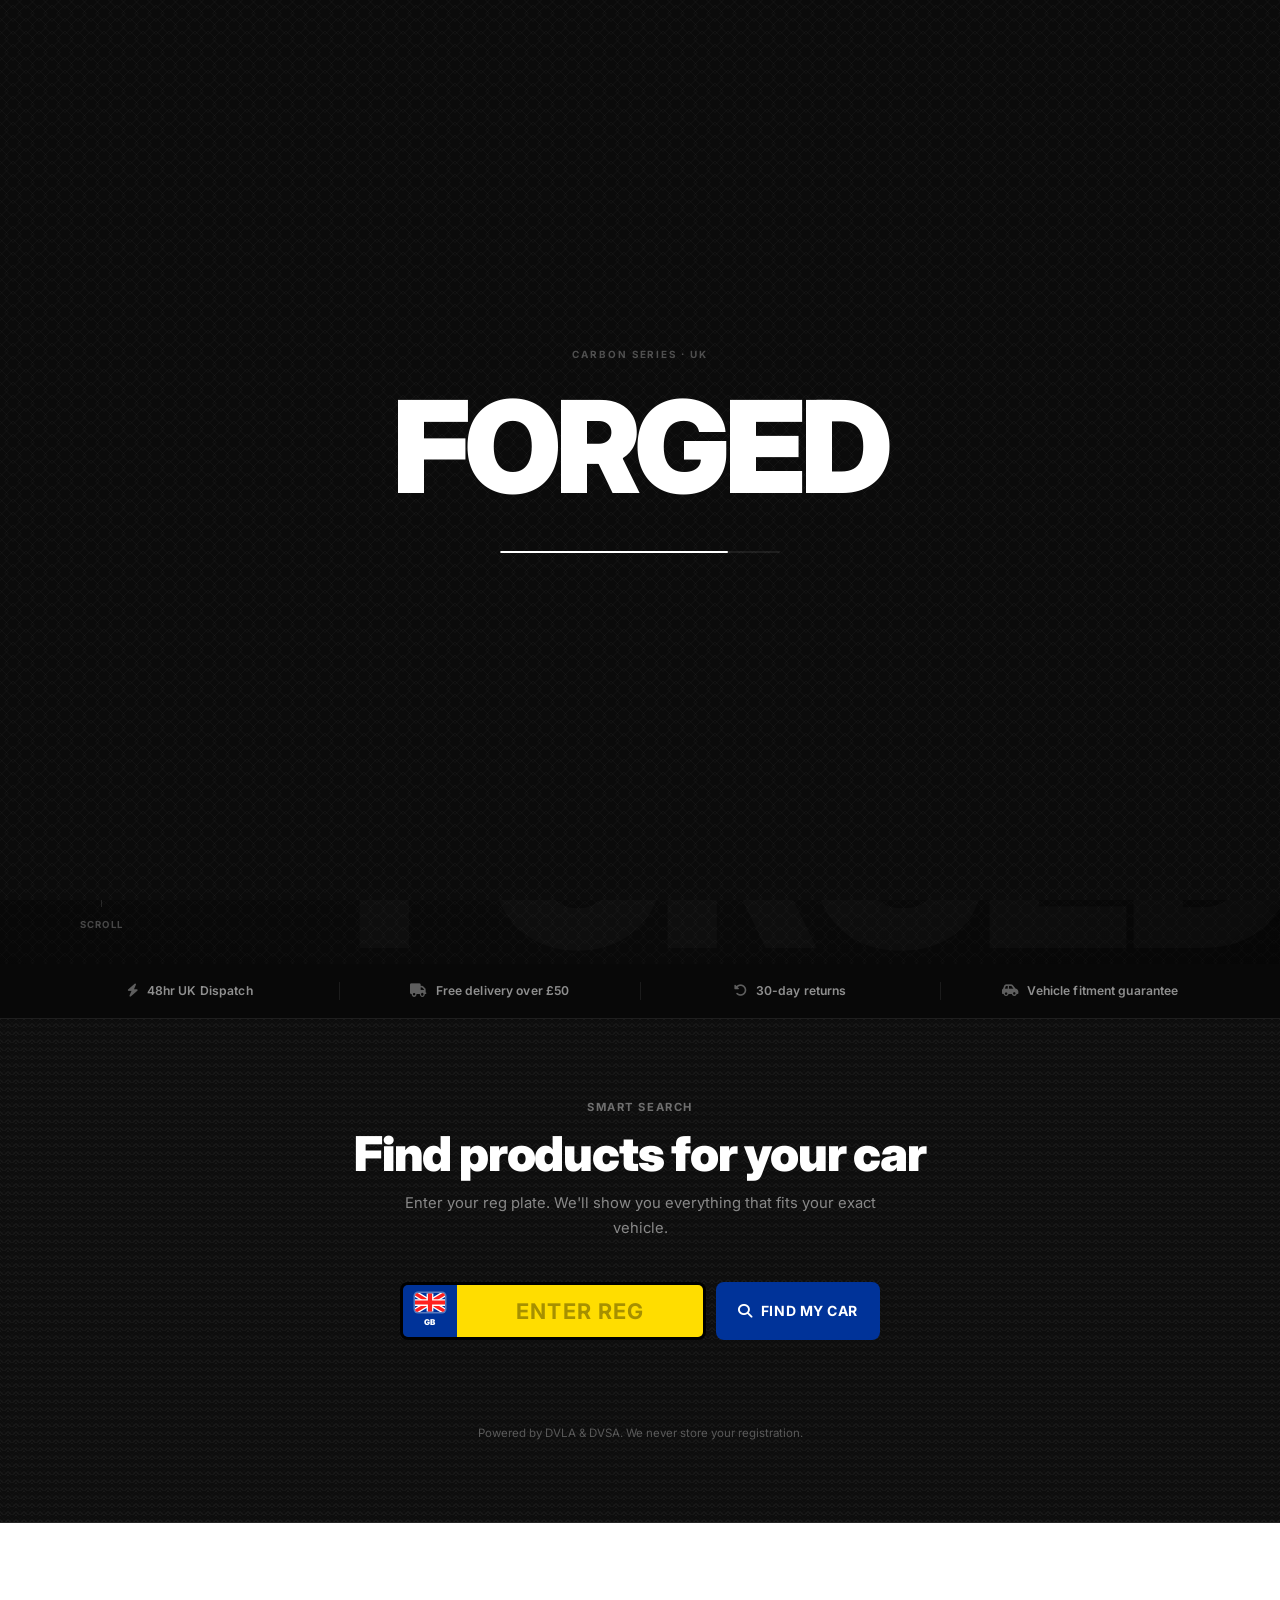
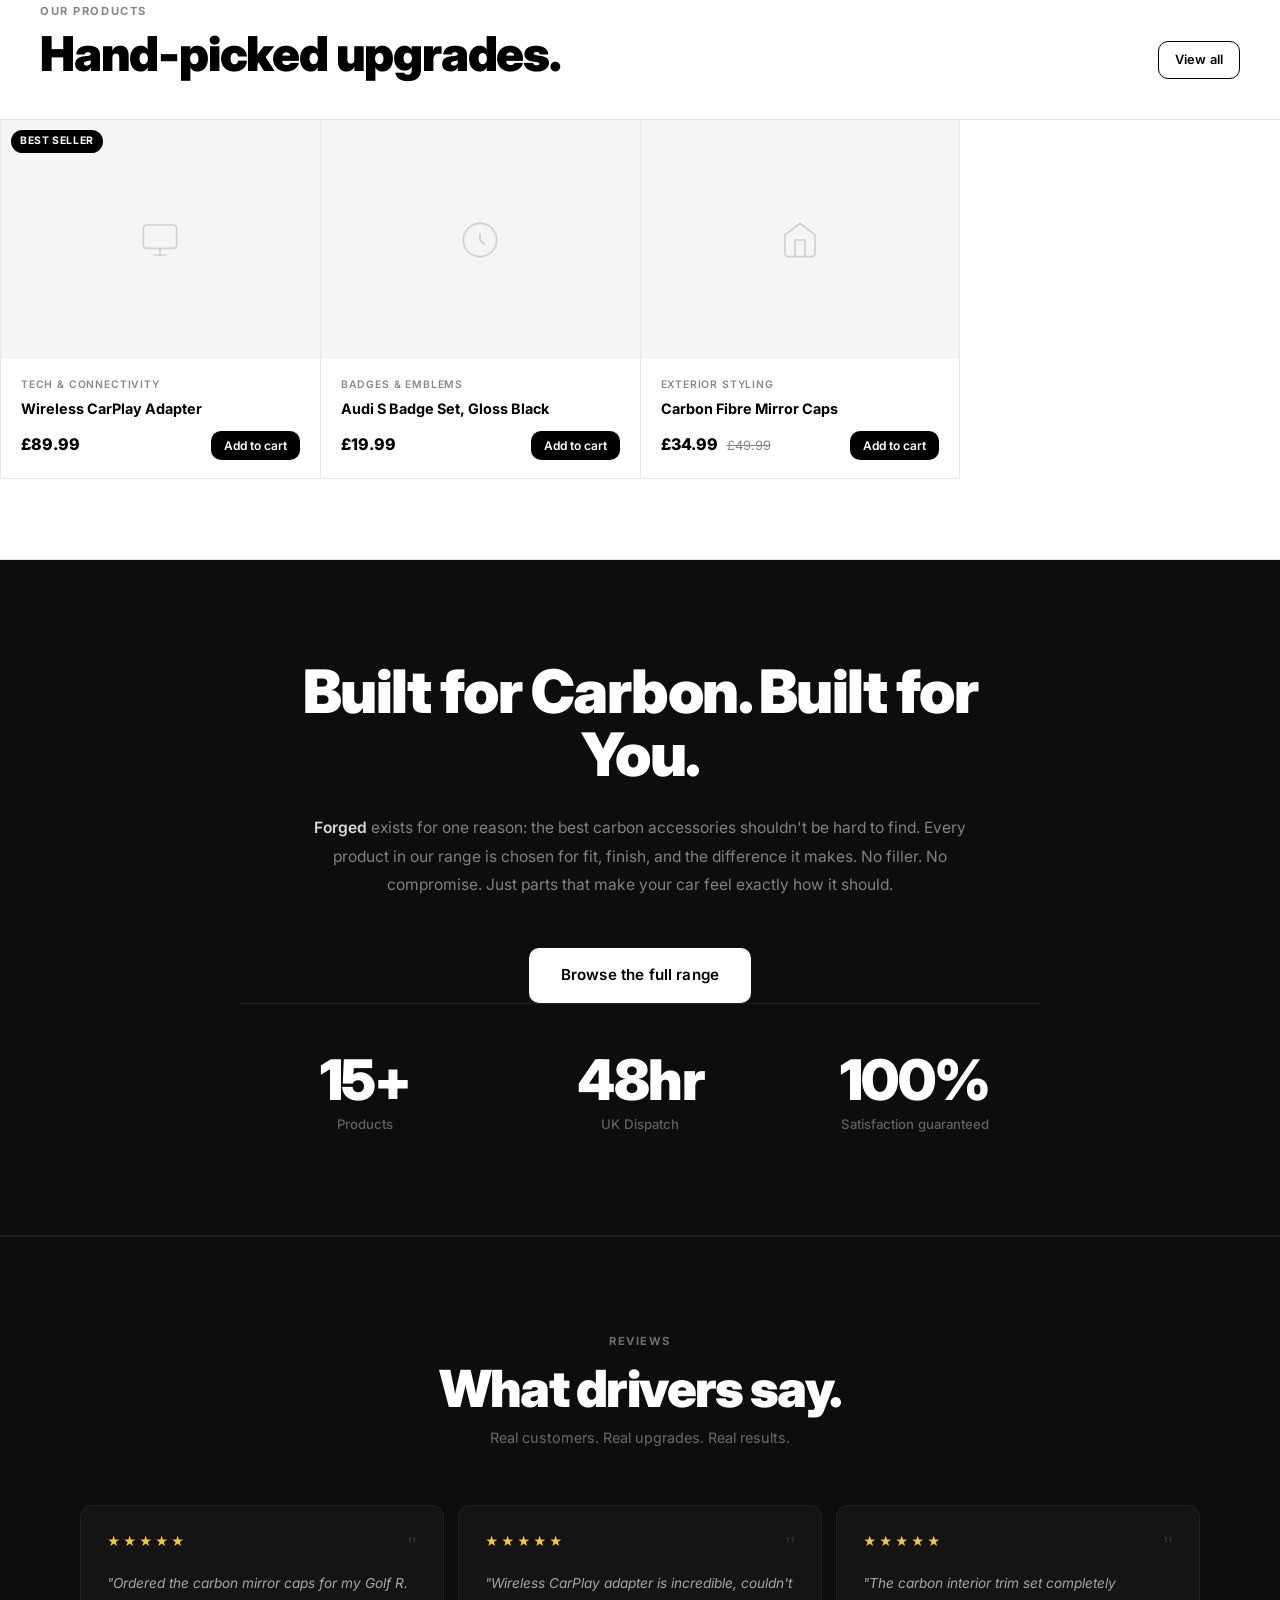
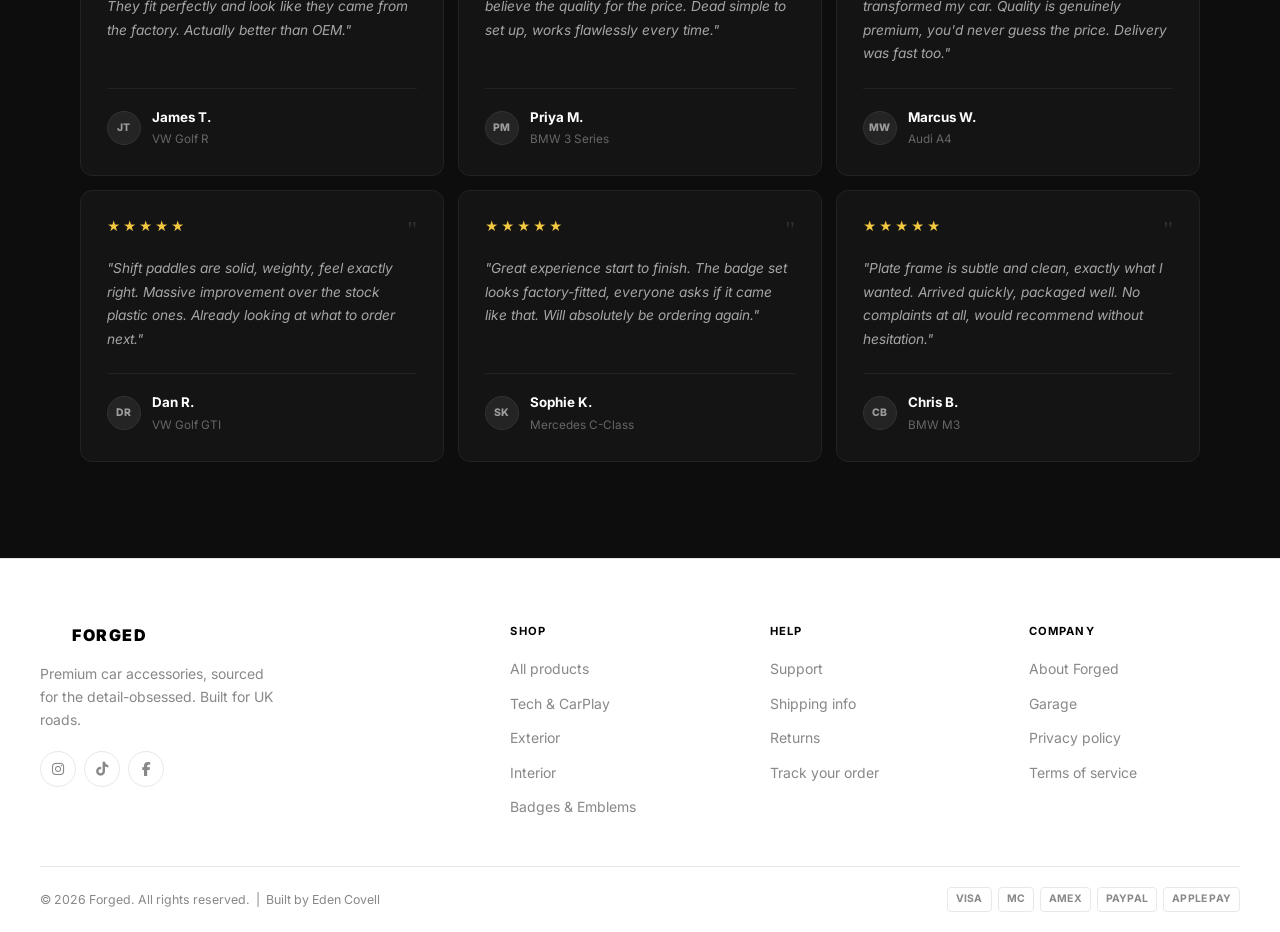
==== commit 067ac814: "Add branded account page with Shopify Customer Account API OAuth + order tracking Co-Authored-By: Cl" ====
--- a/index.html
+++ b/index.html
@@ -45,6 +45,9 @@
       </ul>
 
       <div class="nav-actions">
+        <a href="account.html" class="nav-icon-btn" aria-label="Account">
+          <svg viewBox="0 0 24 24" fill="none" stroke="currentColor" stroke-width="2" stroke-linecap="round" stroke-linejoin="round"><path d="M20 21v-2a4 4 0 0 0-4-4H8a4 4 0 0 0-4 4v2"/><circle cx="12" cy="7" r="4"/></svg>
+        </a>
         <button class="nav-icon-btn" onclick="openCart()" aria-label="Cart">
           <svg viewBox="0 0 24 24" fill="none" stroke="currentColor" stroke-width="2" stroke-linecap="round" stroke-linejoin="round">
             <path d="M6 2 3 6v14a2 2 0 0 0 2 2h14a2 2 0 0 0 2-2V6l-3-4z"/><line x1="3" x2="21" y1="6" y2="6"/><path d="M16 10a4 4 0 0 1-8 0"/>
--- a/css/style.css
+++ b/css/style.css
@@ -95,7 +95,7 @@
   color: var(--black);
 }
 .nav-wordmark {
-  height: 26px;
+  height: 40px;
   width: auto;
   display: block;
 }
@@ -292,47 +292,48 @@
   display: inline-block;
   animation: hwReveal 0.9s cubic-bezier(0.16, 1, 0.3, 1) var(--d, 0s) both;
 }
-/* "Drive." — colour glow + wave sweep, zero filter stutter */
+/* "Drive." — wave sweeps D→E via background-position on a pre-warmed clip layer */
 .hw-carbon {
-  position: relative;
   display: inline-block;
-  overflow: hidden;
-  color: rgba(255,255,255,0.38);
+  /* Gradient is 400% wide; bright peak at 50% sweeps left→right as position goes 100%→0% */
+  background: linear-gradient(
+    90deg,
+    rgba(255,255,255,0.30) 0%,
+    rgba(255,255,255,0.30) 24%,
+    rgba(255,255,255,0.68) 38%,
+    #fff                   50%,
+    rgba(255,255,255,0.68) 62%,
+    rgba(255,255,255,0.30) 76%,
+    rgba(255,255,255,0.30) 100%
+  );
+  background-size: 400% 100%;
+  background-position: 100% center; /* wave held off-screen left at start */
+  -webkit-background-clip: text;
+  background-clip: text;
+  -webkit-text-fill-color: transparent;
   animation:
     hwReveal 0.9s cubic-bezier(0.16, 1, 0.3, 1) 0.5s both,
-    driveGlow 5s ease-in-out 1.4s infinite;
-}
-.hw-carbon::before {
-  content: '';
-  position: absolute;
-  top: -5%; left: 0;
-  width: 60px; height: 110%;
-  background: linear-gradient(
-    90deg,
-    transparent 0%,
-    rgba(255,255,255,0.08) 20%,
-    rgba(255,255,255,0.75) 50%,
-    rgba(255,255,255,0.08) 80%,
-    transparent 100%
-  );
-  will-change: transform, opacity;
-  animation: driveWave 5s ease-in-out 1.4s infinite;
-  pointer-events: none;
+    driveGlow 8s ease-in-out 1.4s infinite;
 }
 @keyframes driveGlow {
-  0%   { color: rgba(255,255,255,0.38); text-shadow: none; }
-  20%  { color: #fff; text-shadow: 0 0 30px rgba(255,255,255,0.7), 0 0 70px rgba(255,255,255,0.3); }
-  62%  { color: #fff; text-shadow: 0 0 30px rgba(255,255,255,0.7), 0 0 70px rgba(255,255,255,0.3); }
-  84%  { color: rgba(255,255,255,0.38); text-shadow: none; }
-  100% { color: rgba(255,255,255,0.38); text-shadow: none; }
-}
-@keyframes driveWave {
-  0%   { transform: skewX(-18deg) translateX(-115%); opacity: 0; }
-  14%  { transform: skewX(-18deg) translateX(-115%); opacity: 0; }
-  16%  { transform: skewX(-18deg) translateX(-115%); opacity: 1; }
-  44%  { transform: skewX(-18deg) translateX(870%);  opacity: 1; }
-  45%  { transform: skewX(-18deg) translateX(870%);  opacity: 0; }
-  100% { transform: skewX(-18deg) translateX(870%);  opacity: 0; }
+  0%   { background-position: 100% center; text-shadow: none; }
+  6%   { background-position: 100% center; text-shadow: none; }
+  /* wave sweeps across — no glow yet */
+  18%  { background-position: 0% center; text-shadow: none; }
+  /* wave settled — glow blooms in */
+  27%  {
+    background-position: 0% center;
+    text-shadow: 0 0 10px rgba(255,255,255,0.75), 0 0 28px rgba(255,255,255,0.5), 0 0 65px rgba(255,255,255,0.22);
+  }
+  /* hold */
+  37%  {
+    background-position: 0% center;
+    text-shadow: 0 0 10px rgba(255,255,255,0.75), 0 0 28px rgba(255,255,255,0.5), 0 0 65px rgba(255,255,255,0.22);
+  }
+  /* fade out */
+  45%  { background-position: 0% center; text-shadow: none; animation-timing-function: steps(1, end); }
+  46%  { background-position: 100% center; text-shadow: none; }
+  100% { background-position: 100% center; text-shadow: none; }
 }
 .hero-sub {
   font-size: 1rem; color: rgba(255,255,255,0.42);
@@ -471,7 +472,7 @@
 }
 .reg-gb {
   background: #003399; color: var(--white);
-  width: 56px; flex-shrink: 0;
+  width: 54px; flex-shrink: 0;
   display: flex; flex-direction: column;
   align-items: center; justify-content: center; gap: 4px;
 }
@@ -482,18 +483,21 @@
 }
 .reg-gb-text { font-size: 8px; font-weight: 900; letter-spacing: 0.05em; }
 .reg-input {
-  flex: 1; border: none;
+  flex: 1;
+  min-width: 0;
+  border: none;
   background: #FFDD00;
-  padding: 0 14px 8px;
-  font-size: 1.4rem; font-weight: 900;
-  letter-spacing: 0.12em; text-transform: uppercase;
+  padding: 0 12px;
+  height: 100%;
+  font-size: 1.35rem; font-weight: 900;
+  letter-spacing: 0.08em; text-transform: uppercase;
   color: var(--black); font-family: var(--font);
   text-align: center;
 }
 .reg-input::placeholder {
   font-weight: 700;
-  color: rgba(0,0,0,0.32);
-  letter-spacing: 0.08em;
+  color: rgba(0,0,0,0.35);
+  letter-spacing: 0.05em;
 }
 .reg-input:focus { outline: none; }
 .reg-submit {
@@ -1031,7 +1035,7 @@
   .products-grid { grid-template-columns: repeat(2, 1fr); }
   .reg-form { flex-direction: column; gap: 8px; width: 100%; max-width: 100%; }
   .reg-form-plate { height: 56px; border-radius: 10px; overflow: hidden; }
-  .reg-input { font-size: 1.25rem; padding: 0 14px; }
+  .reg-input { font-size: 1.2rem; padding: 0 10px; }
   .reg-submit { height: 52px; width: 100%; border-radius: 10px; justify-content: center; }
   .reviews-grid { grid-template-columns: 1fr; }
 }
@@ -1170,7 +1174,6 @@
 body.loader-active .hero-eyebrow,
 body.loader-active .hw,
 body.loader-active .hw-carbon,
-body.loader-active .hw-carbon::before,
 body.loader-active .hero-sub,
 body.loader-active .hero-actions,
 body.loader-active .hero-stats,
@@ -1287,3 +1290,195 @@
 @media (max-width: 768px) {
   .reviews-section { padding: 56px 20px; }
 }
+
+/* ============================================================
+   ACCOUNT PAGE
+   ============================================================ */
+.account-section {
+  min-height: calc(100vh - var(--nav-h));
+  display: flex;
+  align-items: flex-start;
+}
+
+/* Login */
+#account-login {
+  width: 100%;
+  display: flex;
+  align-items: center;
+  justify-content: center;
+  padding: 80px 24px;
+  min-height: calc(100vh - var(--nav-h));
+}
+.acct-login-wrap {
+  width: 100%;
+  max-width: 400px;
+  text-align: center;
+}
+.acct-login-logo {
+  height: 38px;
+  width: auto;
+  margin: 0 auto 36px;
+  display: block;
+}
+.acct-login-title {
+  font-size: 1.8rem;
+  font-weight: 900;
+  letter-spacing: -0.025em;
+  margin-bottom: 10px;
+}
+.acct-login-sub {
+  color: var(--grey-500);
+  font-size: 0.9rem;
+  line-height: 1.65;
+  margin-bottom: 32px;
+}
+.acct-login-btn { width: 100%; justify-content: center; }
+.acct-login-note {
+  margin-top: 16px;
+  font-size: 0.78rem;
+  color: var(--grey-400);
+  line-height: 1.5;
+}
+.acct-error {
+  background: #fff0f0;
+  color: #c00;
+  border-radius: var(--radius);
+  padding: 12px 16px;
+  font-size: 0.85rem;
+  margin-bottom: 20px;
+  text-align: left;
+}
+
+/* Loading */
+#account-loading {
+  width: 100%;
+  display: flex;
+  align-items: center;
+  justify-content: center;
+  min-height: calc(100vh - var(--nav-h));
+  color: var(--grey-400);
+  font-size: 0.9rem;
+  flex-direction: column;
+  gap: 16px;
+}
+.acct-spinner {
+  width: 28px; height: 28px;
+  border: 2.5px solid var(--grey-200);
+  border-top-color: var(--black);
+  border-radius: 50%;
+  animation: spin 0.75s linear infinite;
+}
+@keyframes spin { to { transform: rotate(360deg); } }
+
+/* Dashboard */
+#account-dashboard { width: 100%; }
+.acct-dashboard-inner {
+  max-width: var(--content-w);
+  margin: 0 auto;
+  padding: 64px 40px;
+}
+.acct-header {
+  display: flex;
+  align-items: flex-start;
+  justify-content: space-between;
+  gap: 16px;
+  margin-bottom: 48px;
+  padding-bottom: 32px;
+  border-bottom: 1px solid var(--grey-200);
+}
+.acct-name {
+  font-size: clamp(1.8rem, 3vw, 2.75rem);
+  font-weight: 900;
+  letter-spacing: -0.03em;
+  line-height: 1.1;
+  margin-bottom: 6px;
+}
+.acct-email { color: var(--grey-400); font-size: 0.875rem; }
+.acct-orders-title {
+  font-size: 1.05rem;
+  font-weight: 800;
+  letter-spacing: -0.01em;
+  margin-bottom: 20px;
+}
+.acct-empty {
+  color: var(--grey-400);
+  font-size: 0.9rem;
+  padding: 32px 0;
+}
+.acct-empty a { color: var(--black); text-decoration: underline; }
+
+/* Order cards */
+.order-card {
+  border: 1.5px solid var(--grey-200);
+  border-radius: var(--radius);
+  padding: 24px;
+  margin-bottom: 14px;
+  transition: border-color 0.2s;
+}
+.order-card:hover { border-color: #aaa; }
+.order-card-header {
+  display: flex;
+  align-items: flex-start;
+  justify-content: space-between;
+  gap: 12px;
+  margin-bottom: 6px;
+}
+.order-number { font-weight: 800; font-size: 0.95rem; }
+.order-meta { font-size: 0.78rem; color: var(--grey-400); margin-top: 2px; }
+.order-total { font-weight: 800; font-size: 0.95rem; white-space: nowrap; }
+.order-items {
+  font-size: 0.825rem;
+  color: var(--grey-500);
+  margin-bottom: 20px;
+  line-height: 1.5;
+}
+.order-progress { margin-bottom: 14px; }
+.order-track {
+  height: 3px;
+  background: var(--grey-100);
+  border-radius: 2px;
+  margin-bottom: 10px;
+  position: relative;
+}
+.order-track-fill {
+  position: absolute; top: 0; left: 0; height: 100%;
+  background: var(--black);
+  border-radius: 2px;
+  transition: width 0.9s cubic-bezier(0.22, 1, 0.36, 1);
+}
+.order-steps { display: flex; justify-content: space-between; }
+.order-step {
+  display: flex; flex-direction: column;
+  align-items: center; gap: 6px; flex: 1;
+}
+.order-step-dot {
+  width: 8px; height: 8px;
+  border-radius: 50%;
+  background: var(--grey-200);
+  border: 2px solid var(--grey-200);
+}
+.order-step.done .order-step-dot,
+.order-step.current .order-step-dot {
+  background: var(--black);
+  border-color: var(--black);
+}
+.order-step span {
+  font-size: 0.68rem;
+  color: var(--grey-300);
+  text-align: center;
+  line-height: 1.3;
+}
+.order-step.done span,
+.order-step.current span { color: var(--black); font-weight: 600; }
+.order-track-link {
+  display: inline-flex; align-items: center; gap: 6px;
+  font-size: 0.8rem; font-weight: 700;
+  color: var(--black); text-decoration: none;
+}
+.order-track-link:hover { opacity: 0.55; }
+
+@media (max-width: 640px) {
+  .acct-dashboard-inner { padding: 40px 20px; }
+  .acct-header { flex-direction: column; gap: 20px; }
+  .order-step span { font-size: 0.6rem; }
+}
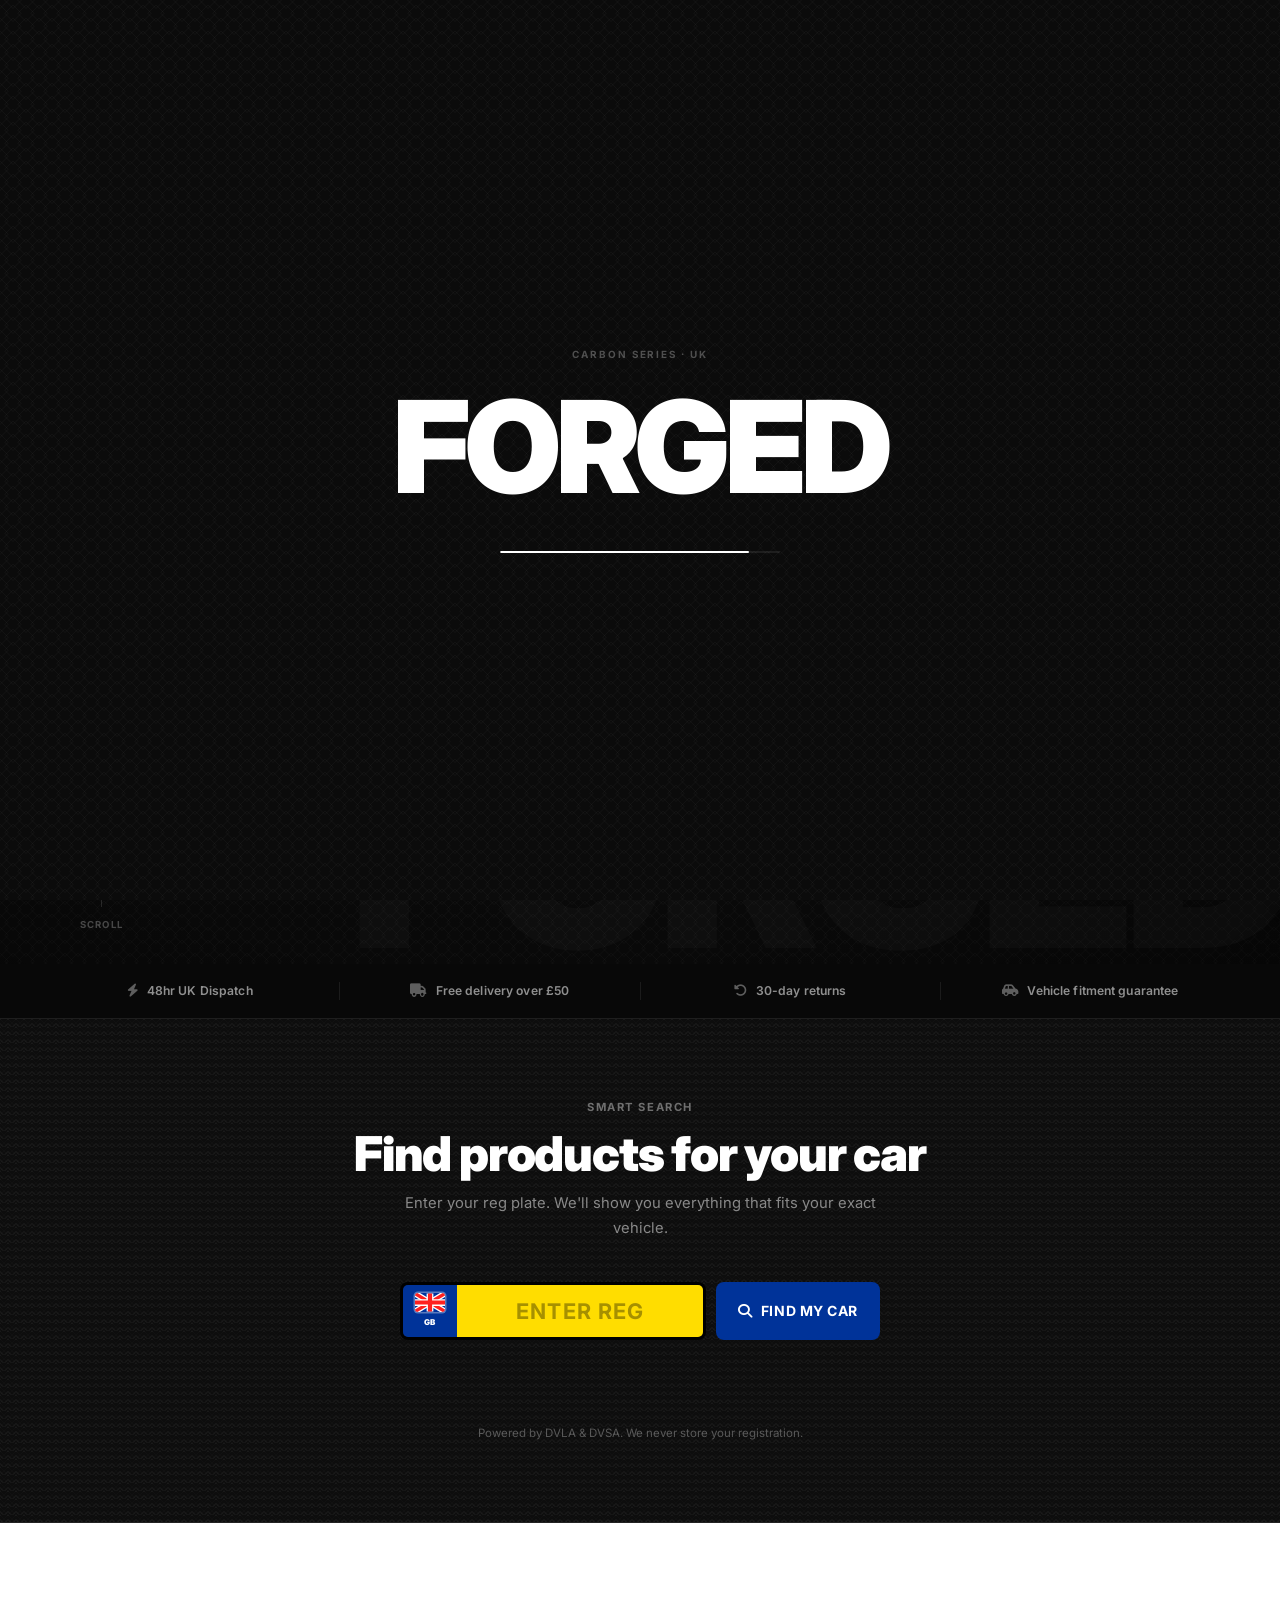
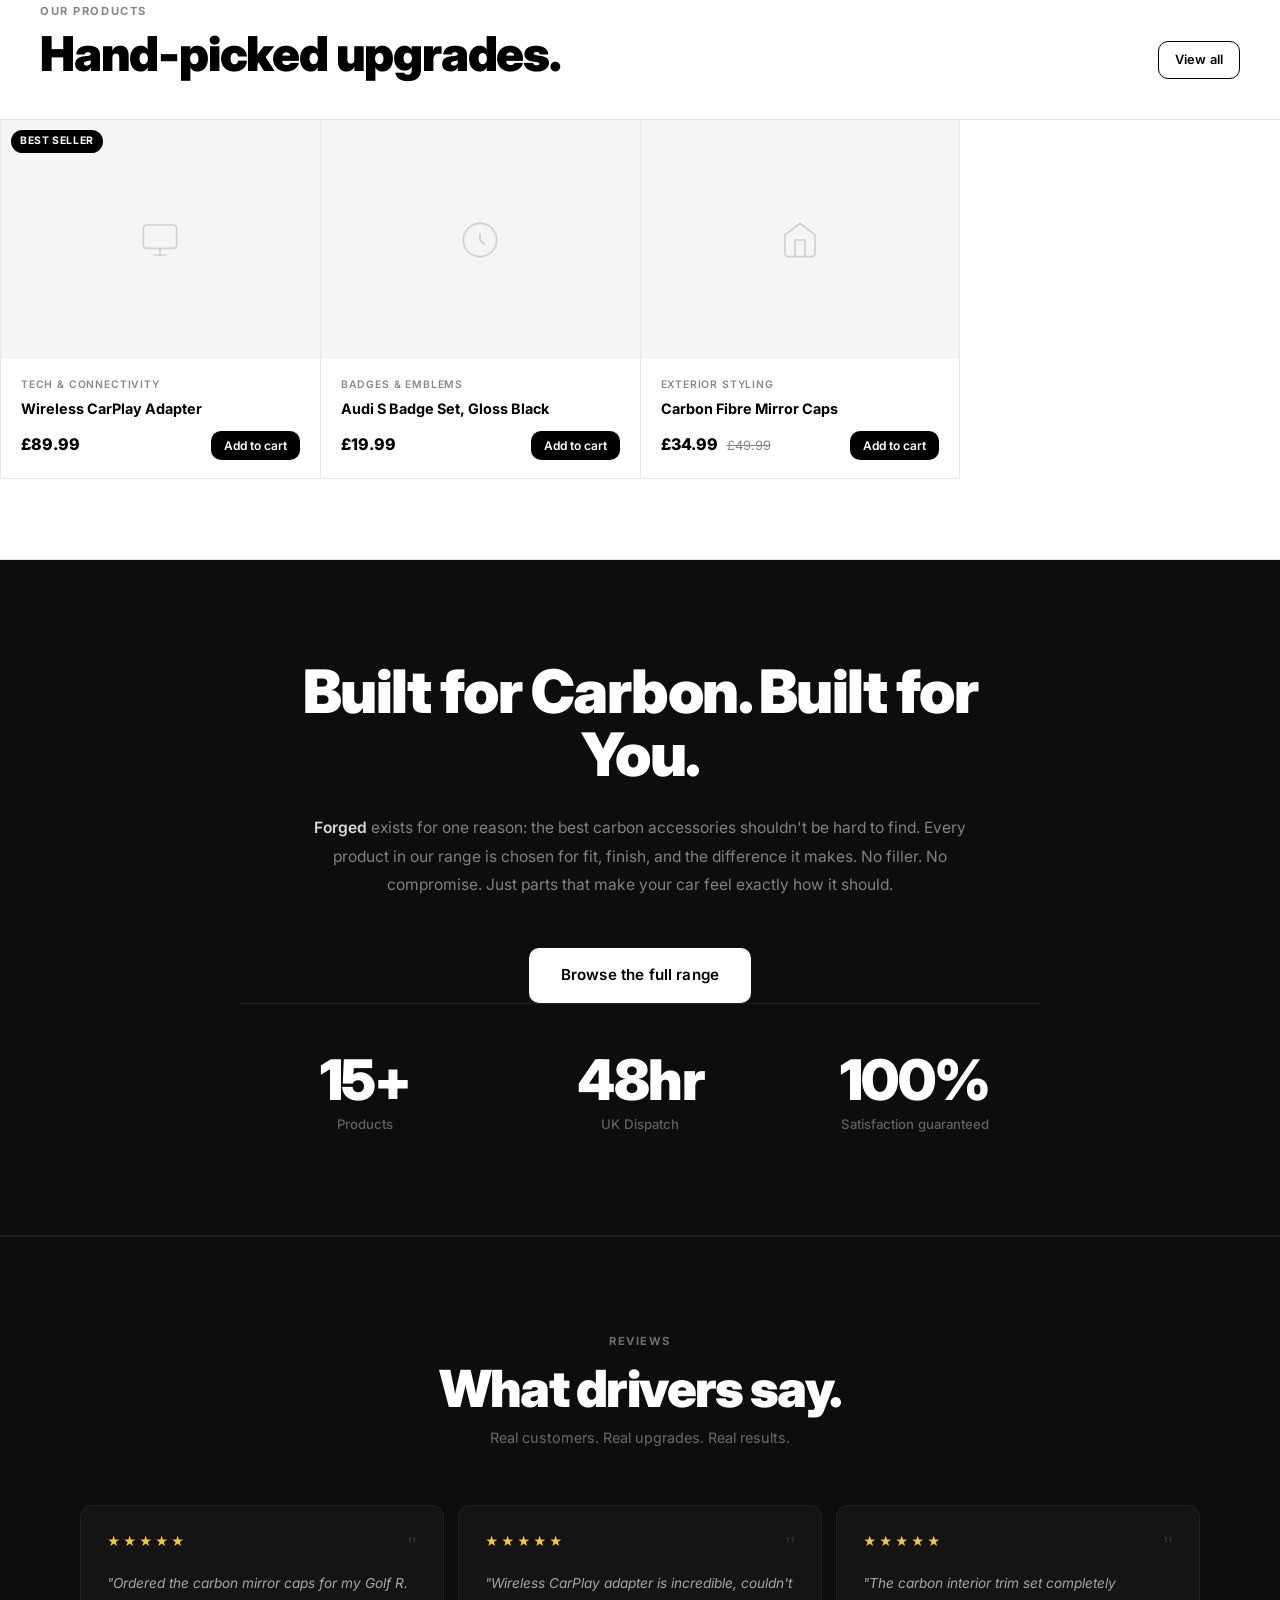
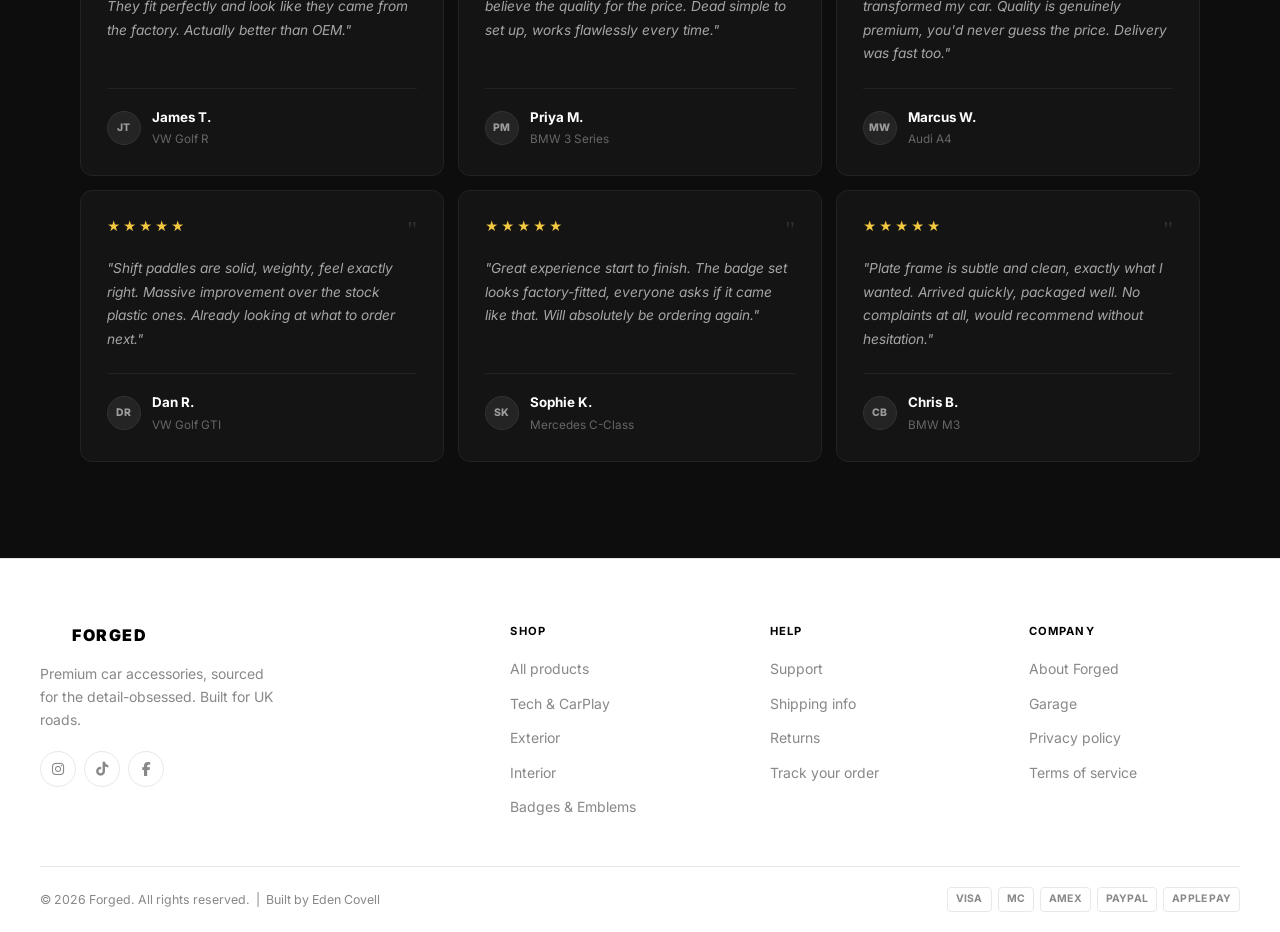
==== commit c930daa7: "Improve drive glow brightness and remove feature strip reveal animation - Switch driveGlow text-shad" ====
--- a/index.html
+++ b/index.html
@@ -121,7 +121,7 @@
   </section>
 
   <!-- Feature strip -->
-  <div class="feature-strip reveal">
+  <div class="feature-strip">
     <div class="feature-strip-inner">
       <div class="feature-item"><i class="fa-solid fa-bolt"></i><span>48hr UK Dispatch</span></div>
       <div class="feature-sep"></div>
--- a/css/style.css
+++ b/css/style.css
@@ -316,24 +316,24 @@
     driveGlow 8s ease-in-out 1.4s infinite;
 }
 @keyframes driveGlow {
-  0%   { background-position: 100% center; text-shadow: none; }
-  6%   { background-position: 100% center; text-shadow: none; }
+  0%   { background-position: 100% center; filter: none; }
+  6%   { background-position: 100% center; filter: none; }
   /* wave sweeps across — no glow yet */
-  18%  { background-position: 0% center; text-shadow: none; }
+  18%  { background-position: 0% center; filter: none; }
   /* wave settled — glow blooms in */
   27%  {
     background-position: 0% center;
-    text-shadow: 0 0 10px rgba(255,255,255,0.75), 0 0 28px rgba(255,255,255,0.5), 0 0 65px rgba(255,255,255,0.22);
+    filter: drop-shadow(0 0 6px rgba(255,255,255,1)) drop-shadow(0 0 18px rgba(255,255,255,0.95)) drop-shadow(0 0 45px rgba(255,255,255,0.75)) drop-shadow(0 0 90px rgba(255,255,255,0.4));
   }
   /* hold */
   37%  {
     background-position: 0% center;
-    text-shadow: 0 0 10px rgba(255,255,255,0.75), 0 0 28px rgba(255,255,255,0.5), 0 0 65px rgba(255,255,255,0.22);
+    filter: drop-shadow(0 0 6px rgba(255,255,255,1)) drop-shadow(0 0 18px rgba(255,255,255,0.95)) drop-shadow(0 0 45px rgba(255,255,255,0.75)) drop-shadow(0 0 90px rgba(255,255,255,0.4));
   }
   /* fade out */
-  45%  { background-position: 0% center; text-shadow: none; animation-timing-function: steps(1, end); }
-  46%  { background-position: 100% center; text-shadow: none; }
-  100% { background-position: 100% center; text-shadow: none; }
+  45%  { background-position: 0% center; filter: none; animation-timing-function: steps(1, end); }
+  46%  { background-position: 100% center; filter: none; }
+  100% { background-position: 100% center; filter: none; }
 }
 .hero-sub {
   font-size: 1rem; color: rgba(255,255,255,0.42);
@@ -1370,41 +1370,93 @@
 }
 @keyframes spin { to { transform: rotate(360deg); } }
 
-/* Dashboard */
+/* Dashboard layout */
 #account-dashboard { width: 100%; }
-.acct-dashboard-inner {
-  max-width: var(--content-w);
-  margin: 0 auto;
-  padding: 64px 40px;
-}
-.acct-header {
+.acct-layout {
   display: flex;
-  align-items: flex-start;
-  justify-content: space-between;
-  gap: 16px;
-  margin-bottom: 48px;
-  padding-bottom: 32px;
-  border-bottom: 1px solid var(--grey-200);
-}
-.acct-name {
-  font-size: clamp(1.8rem, 3vw, 2.75rem);
-  font-weight: 900;
-  letter-spacing: -0.03em;
-  line-height: 1.1;
-  margin-bottom: 6px;
-}
-.acct-email { color: var(--grey-400); font-size: 0.875rem; }
-.acct-orders-title {
-  font-size: 1.05rem;
-  font-weight: 800;
-  letter-spacing: -0.01em;
-  margin-bottom: 20px;
-}
-.acct-empty {
-  color: var(--grey-400);
-  font-size: 0.9rem;
-  padding: 32px 0;
-}
+  min-height: calc(100vh - var(--nav-h));
+  width: 100%;
+}
+
+/* Sidebar */
+.acct-sidebar {
+  width: 260px;
+  flex-shrink: 0;
+  border-right: 1px solid var(--grey-200);
+  padding: 48px 20px;
+  display: flex;
+  flex-direction: column;
+  gap: 32px;
+  background: #fafafa;
+}
+.acct-profile { display: flex; flex-direction: column; align-items: flex-start; gap: 4px; }
+.acct-avatar {
+  width: 52px; height: 52px;
+  background: var(--black); color: var(--white);
+  border-radius: 50%;
+  display: flex; align-items: center; justify-content: center;
+  font-size: 1.25rem; font-weight: 900;
+  margin-bottom: 12px;
+}
+.acct-name { font-size: 1rem; font-weight: 800; letter-spacing: -0.01em; line-height: 1.2; }
+.acct-email { color: var(--grey-400); font-size: 0.8rem; }
+.acct-nav { display: flex; flex-direction: column; gap: 2px; }
+.acct-nav-item {
+  display: flex; align-items: center; gap: 10px;
+  padding: 10px 12px; border-radius: 8px;
+  font-size: 0.875rem; font-weight: 500;
+  color: var(--grey-600, #555);
+  transition: all 0.15s ease;
+  text-decoration: none;
+  background: none; border: none; cursor: pointer;
+  width: 100%; text-align: left; font-family: inherit;
+}
+.acct-nav-item svg { width: 15px; height: 15px; flex-shrink: 0; opacity: 0.5; transition: opacity 0.15s; }
+.acct-nav-item:hover { background: var(--grey-100); color: var(--black); }
+.acct-nav-item:hover svg { opacity: 1; }
+.acct-nav-item.active { background: var(--black); color: var(--white); font-weight: 600; }
+.acct-nav-item.active svg { opacity: 1; }
+.acct-nav-logout { margin-top: 12px; color: var(--grey-400); }
+.acct-nav-logout:hover { background: #fff0f0; color: #c00; }
+
+/* Main content */
+.acct-main { flex: 1; padding: 52px 56px; min-width: 0; }
+.acct-tab-header { margin-bottom: 32px; }
+.acct-tab-title {
+  font-size: clamp(1.6rem, 2.5vw, 2.25rem);
+  font-weight: 900; letter-spacing: -0.03em; line-height: 1.1;
+  margin-top: 6px;
+}
+
+/* Overview cards */
+.acct-overview-grid { display: grid; grid-template-columns: 1fr 1fr; gap: 14px; margin-bottom: 14px; }
+.acct-card { border: 1.5px solid var(--grey-200); border-radius: var(--radius); padding: 24px; }
+.acct-card-label {
+  font-size: 0.68rem; font-weight: 700;
+  text-transform: uppercase; letter-spacing: 0.09em;
+  color: var(--grey-400); margin-bottom: 14px;
+}
+.acct-card-name { font-weight: 700; font-size: 0.95rem; margin-bottom: 4px; }
+.acct-card-email { font-size: 0.85rem; color: var(--grey-500); }
+.acct-card-link {
+  display: flex; align-items: center; justify-content: space-between;
+  font-size: 0.875rem; font-weight: 600;
+  color: var(--black); text-decoration: none;
+  padding: 11px 0; border-bottom: 1px solid var(--grey-100);
+  transition: opacity 0.15s;
+}
+.acct-card-link:last-child { border-bottom: none; padding-bottom: 0; }
+.acct-card-link i { font-size: 0.7rem; opacity: 0.35; transition: opacity 0.15s; }
+.acct-card-link:hover { opacity: 0.7; }
+.acct-card-link:hover i { opacity: 1; }
+.acct-orders-nudge {
+  border: 1.5px solid var(--grey-200); border-radius: var(--radius);
+  padding: 20px 24px; display: flex; align-items: center;
+  justify-content: space-between; cursor: pointer; transition: border-color 0.2s;
+}
+.acct-orders-nudge:hover { border-color: var(--black); }
+
+.acct-empty { color: var(--grey-400); font-size: 0.9rem; padding: 40px 0; }
 .acct-empty a { color: var(--black); text-decoration: underline; }
 
 /* Order cards */
@@ -1477,8 +1529,16 @@
 }
 .order-track-link:hover { opacity: 0.55; }
 
-@media (max-width: 640px) {
-  .acct-dashboard-inner { padding: 40px 20px; }
-  .acct-header { flex-direction: column; gap: 20px; }
+@media (max-width: 900px) {
+  .acct-layout { flex-direction: column; }
+  .acct-sidebar { width: 100%; padding: 32px 20px 20px; border-right: none; border-bottom: 1px solid var(--grey-200); flex-direction: row; flex-wrap: wrap; gap: 20px; }
+  .acct-profile { flex-direction: row; align-items: center; gap: 14px; }
+  .acct-avatar { margin-bottom: 0; width: 44px; height: 44px; font-size: 1.1rem; }
+  .acct-nav { flex-direction: row; flex-wrap: wrap; gap: 4px; width: 100%; }
+  .acct-nav-logout { margin-top: 0; }
+  .acct-main { padding: 32px 20px; }
+  .acct-overview-grid { grid-template-columns: 1fr; }
+}
+@media (max-width: 480px) {
   .order-step span { font-size: 0.6rem; }
 }
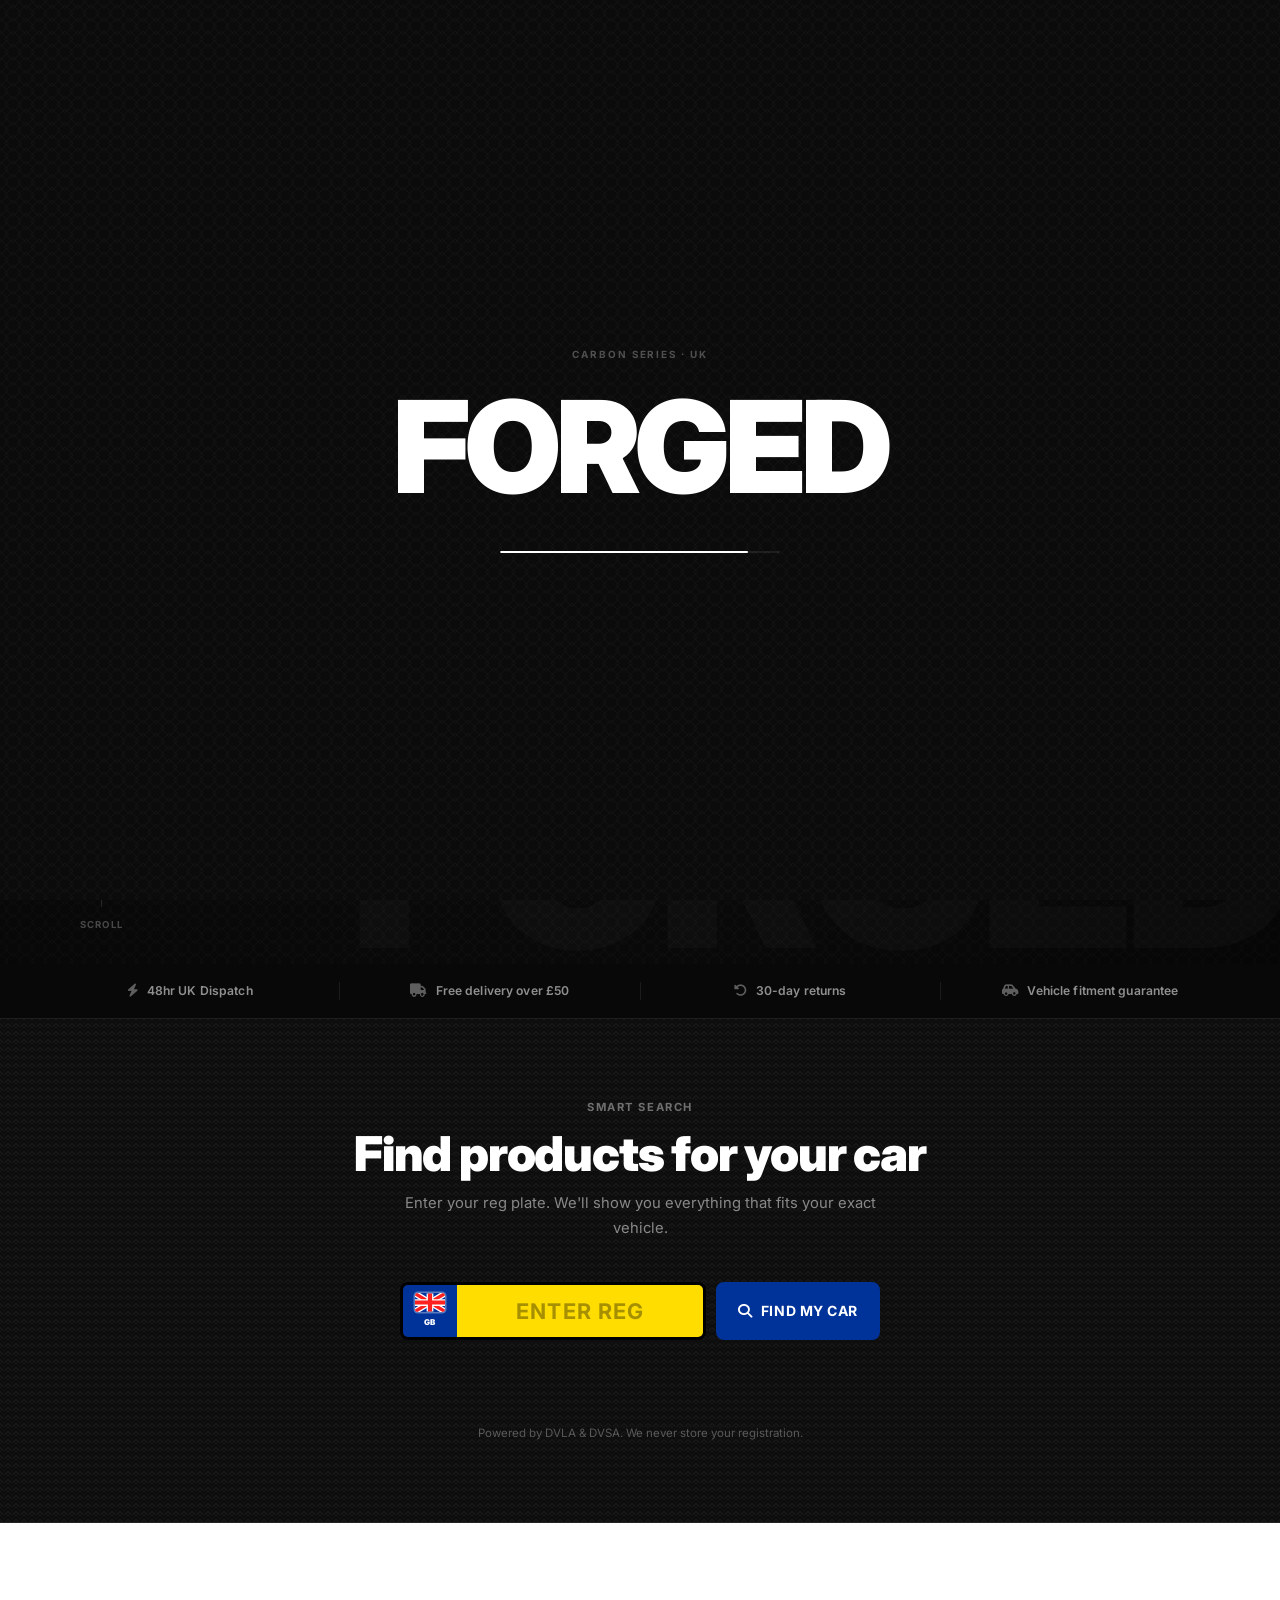
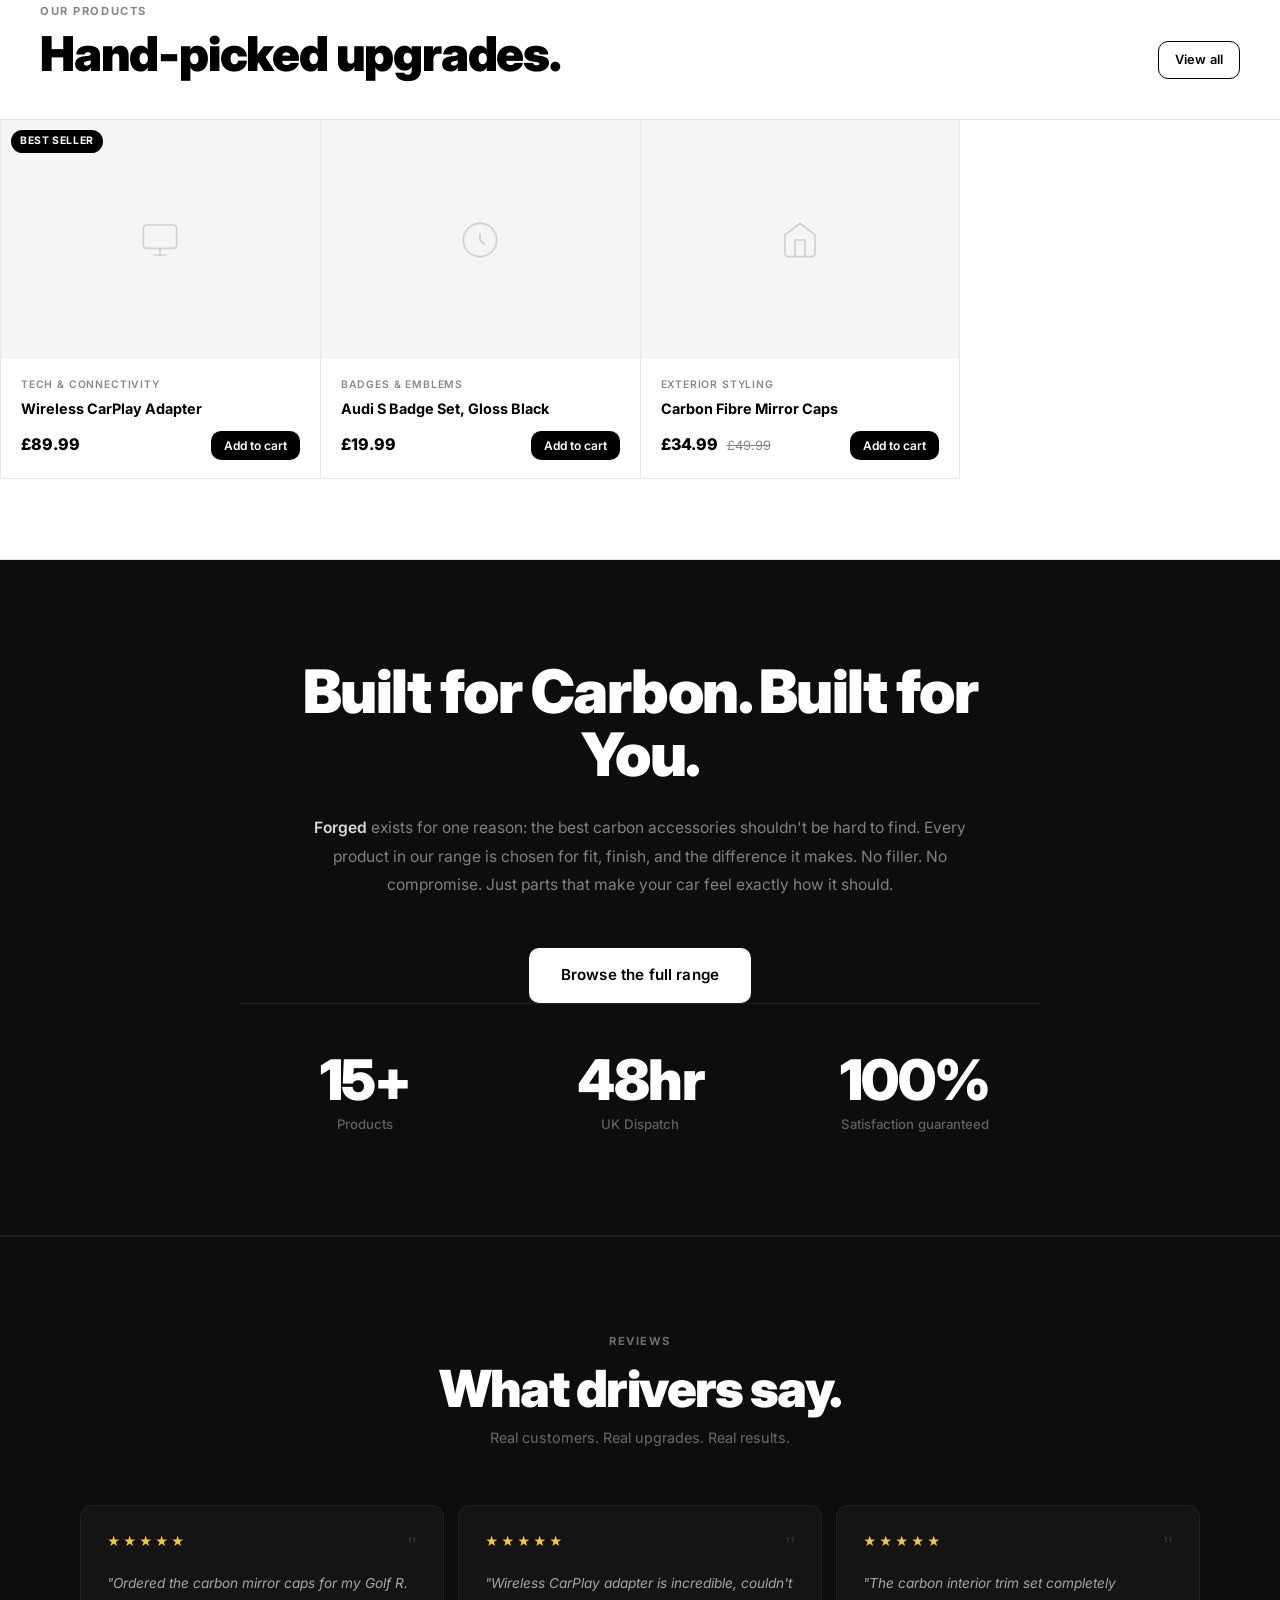
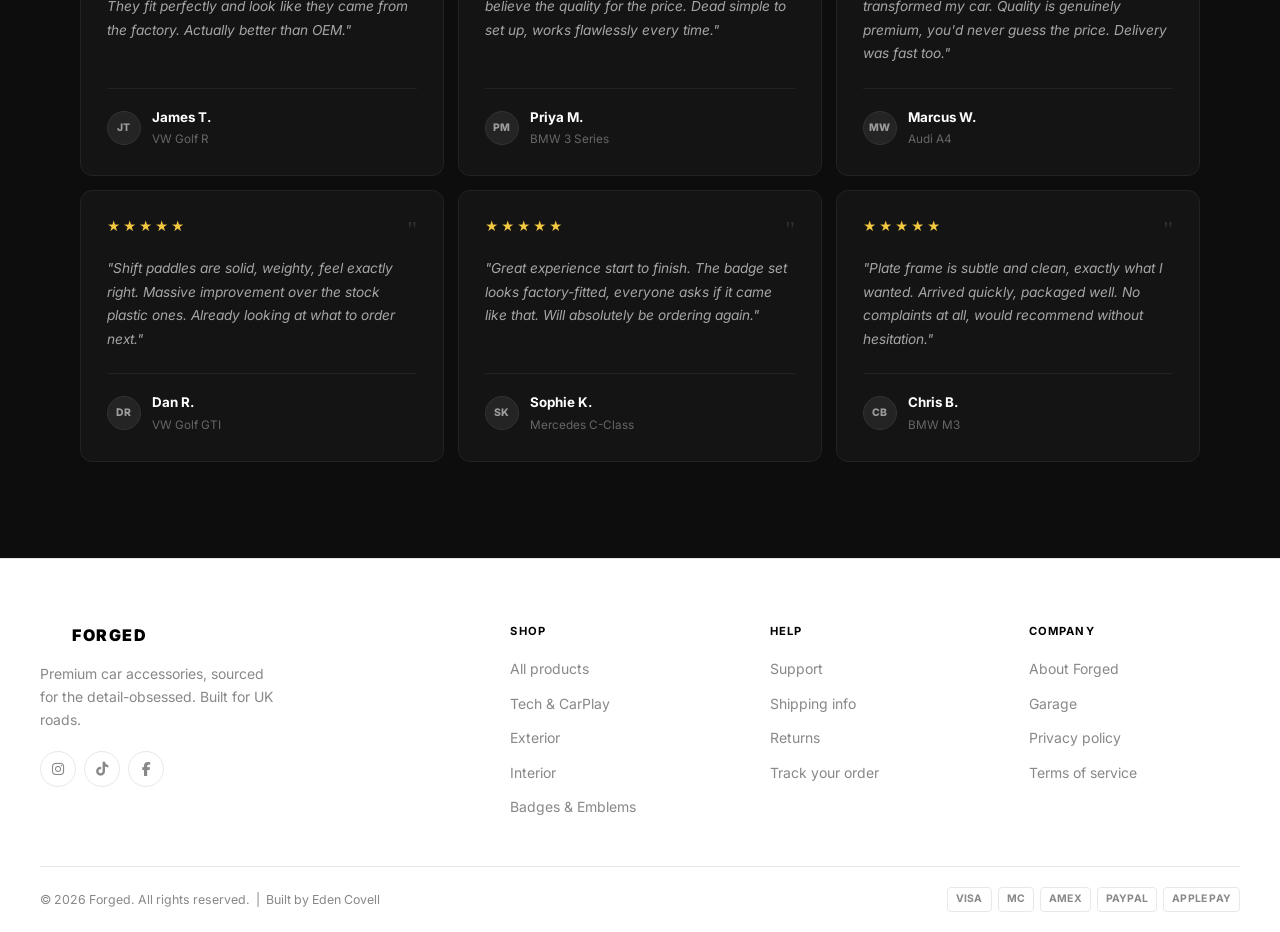
==== commit f93b2f99: "Add F favicon, clean URLs (no .html), update all internal links site-wide Co-Authored-By: Claude Son" ====
--- a/index.html
+++ b/index.html
@@ -10,6 +10,8 @@
   <link rel="preconnect" href="https://fonts.googleapis.com">
   <link rel="preconnect" href="https://fonts.gstatic.com" crossorigin>
   <link href="https://fonts.googleapis.com/css2?family=Inter:wght@300;400;500;600;700;800;900&display=swap" rel="stylesheet">
+  <link rel="icon" href="2.svg" type="image/svg+xml">
+  <link rel="apple-touch-icon" href="1.png">
 </head>
 <body>
 
@@ -32,20 +34,20 @@
   <!-- Navbar -->
   <nav class="navbar" id="navbar">
     <div class="nav-inner">
-      <a href="index.html" class="nav-logo">
+      <a href="/" class="nav-logo">
         <img src="forged logo.png" alt="Forged" class="nav-wordmark">
       </a>
 
       <ul class="nav-links">
-        <li><a href="index.html" class="active">Home</a></li>
-        <li><a href="shop.html">Shop</a></li>
-        <li><a href="garage.html">Garage</a></li>
-        <li><a href="about.html">About</a></li>
-        <li><a href="contact.html">Support</a></li>
+        <li><a href="/" class="active">Home</a></li>
+        <li><a href="/shop">Shop</a></li>
+        <li><a href="/garage">Garage</a></li>
+        <li><a href="/about">About</a></li>
+        <li><a href="/contact">Support</a></li>
       </ul>
 
       <div class="nav-actions">
-        <a href="account.html" class="nav-icon-btn" aria-label="Account">
+        <a href="/account" class="nav-icon-btn" aria-label="Account">
           <svg viewBox="0 0 24 24" fill="none" stroke="currentColor" stroke-width="2" stroke-linecap="round" stroke-linejoin="round"><path d="M20 21v-2a4 4 0 0 0-4-4H8a4 4 0 0 0-4 4v2"/><circle cx="12" cy="7" r="4"/></svg>
         </a>
         <button class="nav-icon-btn" onclick="openCart()" aria-label="Cart">
@@ -63,11 +65,11 @@
 
   <!-- Mobile Nav -->
   <div class="nav-mobile" id="mobile-nav">
-    <a href="index.html">Home</a>
-    <a href="shop.html">Shop</a>
-    <a href="garage.html">Garage</a>
-    <a href="about.html">About</a>
-    <a href="contact.html">Support</a>
+    <a href="/">Home</a>
+    <a href="/shop">Shop</a>
+    <a href="/garage">Garage</a>
+    <a href="/about">About</a>
+    <a href="/contact">Support</a>
   </div>
 
   <!-- Hero — fullscreen animated -->
@@ -92,8 +94,8 @@
       <p class="hero-sub">Premium carbon accessories. Sourced for the detail-obsessed.</p>
 
       <div class="hero-actions">
-        <a href="shop.html" class="btn btn-white btn-lg">Shop Now <i class="fa-solid fa-arrow-right"></i></a>
-        <a href="garage.html" class="btn btn-ghost-white btn-lg">Find your fit</a>
+        <a href="/shop" class="btn btn-white btn-lg">Shop Now <i class="fa-solid fa-arrow-right"></i></a>
+        <a href="/garage" class="btn btn-ghost-white btn-lg">Find your fit</a>
       </div>
 
       <div class="hero-stats">
@@ -174,7 +176,7 @@
         <p class="section-label reveal">Our products</p>
         <h2 class="section-title reveal reveal-delay-1">Hand-picked upgrades.</h2>
       </div>
-      <a href="shop.html" class="btn btn-outline btn-sm">View all</a>
+      <a href="/shop" class="btn btn-outline btn-sm">View all</a>
     </div>
 
     <div class="products-grid">
@@ -238,7 +240,7 @@
       <p class="brand-statement-body reveal">
         <strong>Forged</strong> exists for one reason: the best carbon accessories shouldn't be hard to find. Every product in our range is chosen for fit, finish, and the difference it makes. No filler. No compromise. Just parts that make your car feel exactly how it should.
       </p>
-      <a href="shop.html" class="btn btn-white btn-lg reveal">Browse the full range</a>
+      <a href="/shop" class="btn btn-white btn-lg reveal">Browse the full range</a>
 
       <div class="stats-row">
         <div class="stat-item reveal">
@@ -361,7 +363,7 @@
         <div>
           <p class="footer-col-title">Shop</p>
           <div class="footer-links">
-            <a href="shop.html">All products</a>
+            <a href="/shop">All products</a>
             <a href="shop.html?cat=tech">Tech &amp; CarPlay</a>
             <a href="shop.html?cat=exterior">Exterior</a>
             <a href="shop.html?cat=interior">Interior</a>
@@ -372,19 +374,19 @@
         <div>
           <p class="footer-col-title">Help</p>
           <div class="footer-links">
-            <a href="contact.html">Support</a>
-            <a href="contact.html">Shipping info</a>
-            <a href="contact.html">Returns</a>
-            <a href="contact.html">Track your order</a>
+            <a href="/contact">Support</a>
+            <a href="/contact">Shipping info</a>
+            <a href="/contact">Returns</a>
+            <a href="/contact">Track your order</a>
           </div>
         </div>
 
         <div>
           <p class="footer-col-title">Company</p>
           <div class="footer-links">
-            <a href="about.html">About Forged</a>
-            <a href="garage.html">Garage</a>
-            <a href="privacy.html">Privacy policy</a>
+            <a href="/about">About Forged</a>
+            <a href="/garage">Garage</a>
+            <a href="/privacy">Privacy policy</a>
             <a href="#">Terms of service</a>
           </div>
         </div>
--- a/css/style.css
+++ b/css/style.css
@@ -323,12 +323,12 @@
   /* wave settled — glow blooms in */
   27%  {
     background-position: 0% center;
-    filter: drop-shadow(0 0 6px rgba(255,255,255,1)) drop-shadow(0 0 18px rgba(255,255,255,0.95)) drop-shadow(0 0 45px rgba(255,255,255,0.75)) drop-shadow(0 0 90px rgba(255,255,255,0.4));
+    filter: drop-shadow(0 0 4px #fff) drop-shadow(0 0 4px #fff) drop-shadow(0 0 18px rgba(255,255,255,0.7)) drop-shadow(0 0 45px rgba(255,255,255,0.35));
   }
   /* hold */
   37%  {
     background-position: 0% center;
-    filter: drop-shadow(0 0 6px rgba(255,255,255,1)) drop-shadow(0 0 18px rgba(255,255,255,0.95)) drop-shadow(0 0 45px rgba(255,255,255,0.75)) drop-shadow(0 0 90px rgba(255,255,255,0.4));
+    filter: drop-shadow(0 0 4px #fff) drop-shadow(0 0 4px #fff) drop-shadow(0 0 18px rgba(255,255,255,0.7)) drop-shadow(0 0 45px rgba(255,255,255,0.35));
   }
   /* fade out */
   45%  { background-position: 0% center; filter: none; animation-timing-function: steps(1, end); }
@@ -532,6 +532,38 @@
   border-radius: var(--radius); color: #c0392b; font-size: 0.875rem;
 }
 .reg-disclaimer { font-size: 0.72rem; color: var(--grey-500); margin-top: 16px; }
+.reg-result-actions { display: flex; align-items: center; gap: 10px; flex-wrap: wrap; }
+
+/* Saved cars quick-select (garage page) */
+.garage-saved-wrap {
+  margin-bottom: 24px;
+}
+.garage-saved-label {
+  font-size: 0.72rem; font-weight: 700;
+  text-transform: uppercase; letter-spacing: 0.09em;
+  color: rgba(255,255,255,0.5);
+  margin-bottom: 10px;
+}
+.garage-saved-list { display: flex; flex-wrap: wrap; gap: 10px; justify-content: center; }
+.garage-saved-car {
+  display: flex; align-items: center; gap: 10px;
+  background: rgba(255,255,255,0.08);
+  border: 1px solid rgba(255,255,255,0.18);
+  border-radius: 8px;
+  padding: 8px 14px;
+  cursor: pointer; transition: background 0.15s, border-color 0.15s;
+}
+.garage-saved-car:hover { background: rgba(255,255,255,0.16); border-color: rgba(255,255,255,0.4); }
+.garage-saved-plate {
+  background: #FFDD00; color: #000;
+  border: 1.5px solid #000; border-radius: 3px;
+  font-weight: 900; letter-spacing: 2px;
+  padding: 2px 8px; font-size: 0.875rem;
+}
+.garage-saved-info {
+  font-size: 0.8rem; font-weight: 600;
+  color: rgba(255,255,255,0.8);
+}
 
 /* ============================================================
    PRODUCTS GRID
@@ -1418,6 +1450,10 @@
 .acct-nav-item.active svg { opacity: 1; }
 .acct-nav-logout { margin-top: 12px; color: var(--grey-400); }
 .acct-nav-logout:hover { background: #fff0f0; color: #c00; }
+.acct-nav-staff { margin-top: 4px; color: var(--black); background: #f5f5f5; border: 1.5px solid #e0e0e0; }
+.acct-nav-staff:hover { background: var(--black); color: var(--white); border-color: var(--black); }
+.acct-nav-staff svg { opacity: 0.6; }
+.acct-nav-staff:hover svg { opacity: 1; }
 
 /* Main content */
 .acct-main { flex: 1; padding: 52px 56px; min-width: 0; }
@@ -1528,6 +1564,44 @@
   color: var(--black); text-decoration: none;
 }
 .order-track-link:hover { opacity: 0.55; }
+
+/* Garage save button in reg result */
+.garage-save-btn { white-space: nowrap; }
+
+/* Account garage tab */
+.acct-garage-car {
+  display: flex; align-items: center; gap: 16px;
+  border: 1.5px solid var(--grey-200); border-radius: var(--radius);
+  padding: 16px 20px; margin-bottom: 12px;
+  transition: border-color 0.2s;
+}
+.acct-garage-car:hover { border-color: #aaa; }
+.acct-garage-plate {
+  background: #FFDD00; color: #000;
+  border: 2px solid #000; border-radius: 4px;
+  font-weight: 900; letter-spacing: 2px;
+  padding: 4px 12px; font-size: 1rem;
+  flex-shrink: 0; white-space: nowrap;
+}
+.acct-garage-car-info { flex: 1; min-width: 0; }
+.acct-garage-car-name { font-weight: 700; font-size: 0.95rem; }
+.acct-garage-car-detail { font-size: 0.8rem; color: var(--grey-500); margin-top: 2px; }
+.acct-garage-car-remove {
+  color: var(--grey-300); font-size: 0.8rem;
+  padding: 6px; border-radius: 6px; flex-shrink: 0;
+  transition: color 0.15s, background 0.15s;
+}
+.acct-garage-car-remove:hover { color: #c00; background: #fff0f0; }
+.acct-garage-actions { margin-top: 24px; }
+.acct-add-form {
+  display: flex; align-items: flex-start; gap: 12px;
+  flex-wrap: wrap; margin-top: 20px;
+}
+.reg-plate-sm { height: 46px; flex: none; width: 220px; }
+.reg-plate-sm .reg-gb { width: 42px; }
+.reg-plate-sm .reg-input { font-size: 1.1rem; padding: 0 10px; }
+.acct-add-form-btns { display: flex; gap: 8px; align-items: center; padding-top: 0; }
+.acct-add-status { font-size: 0.82rem; color: var(--grey-500); margin-top: 10px; }
 
 @media (max-width: 900px) {
   .acct-layout { flex-direction: column; }
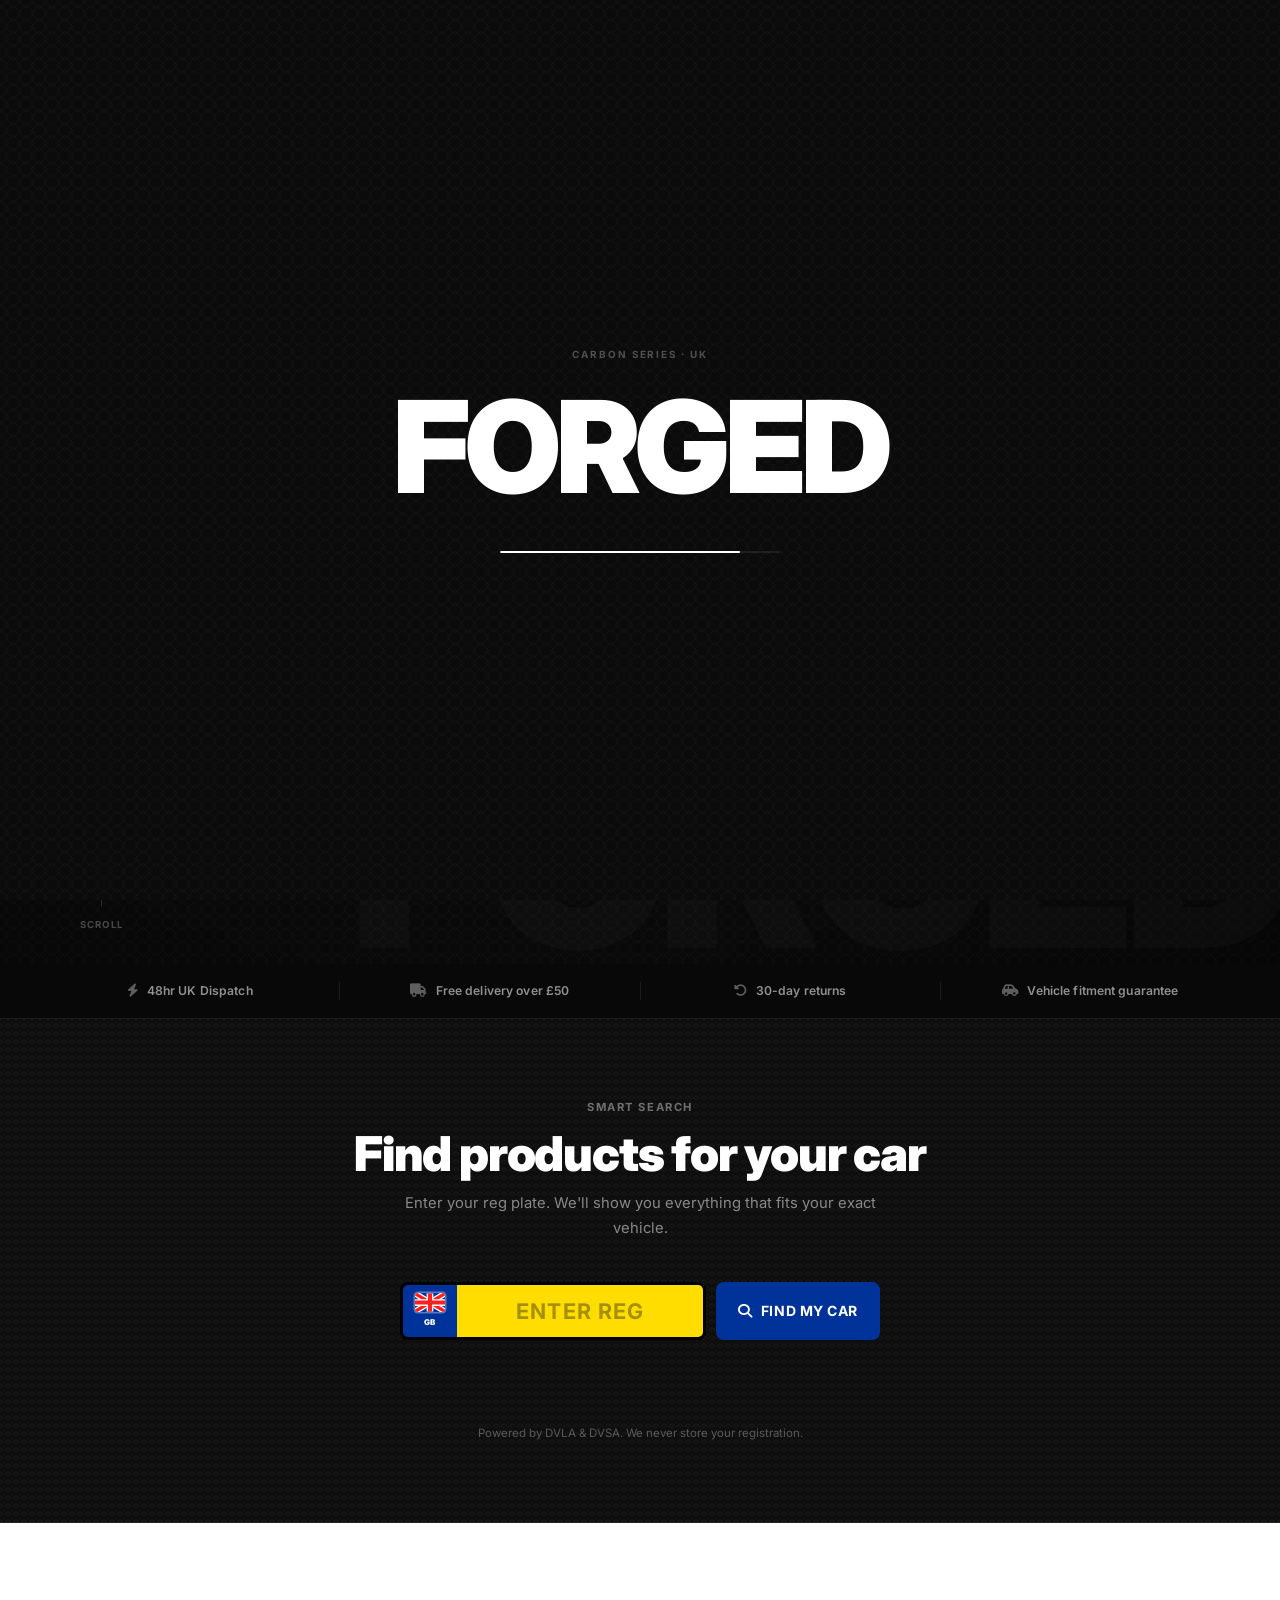
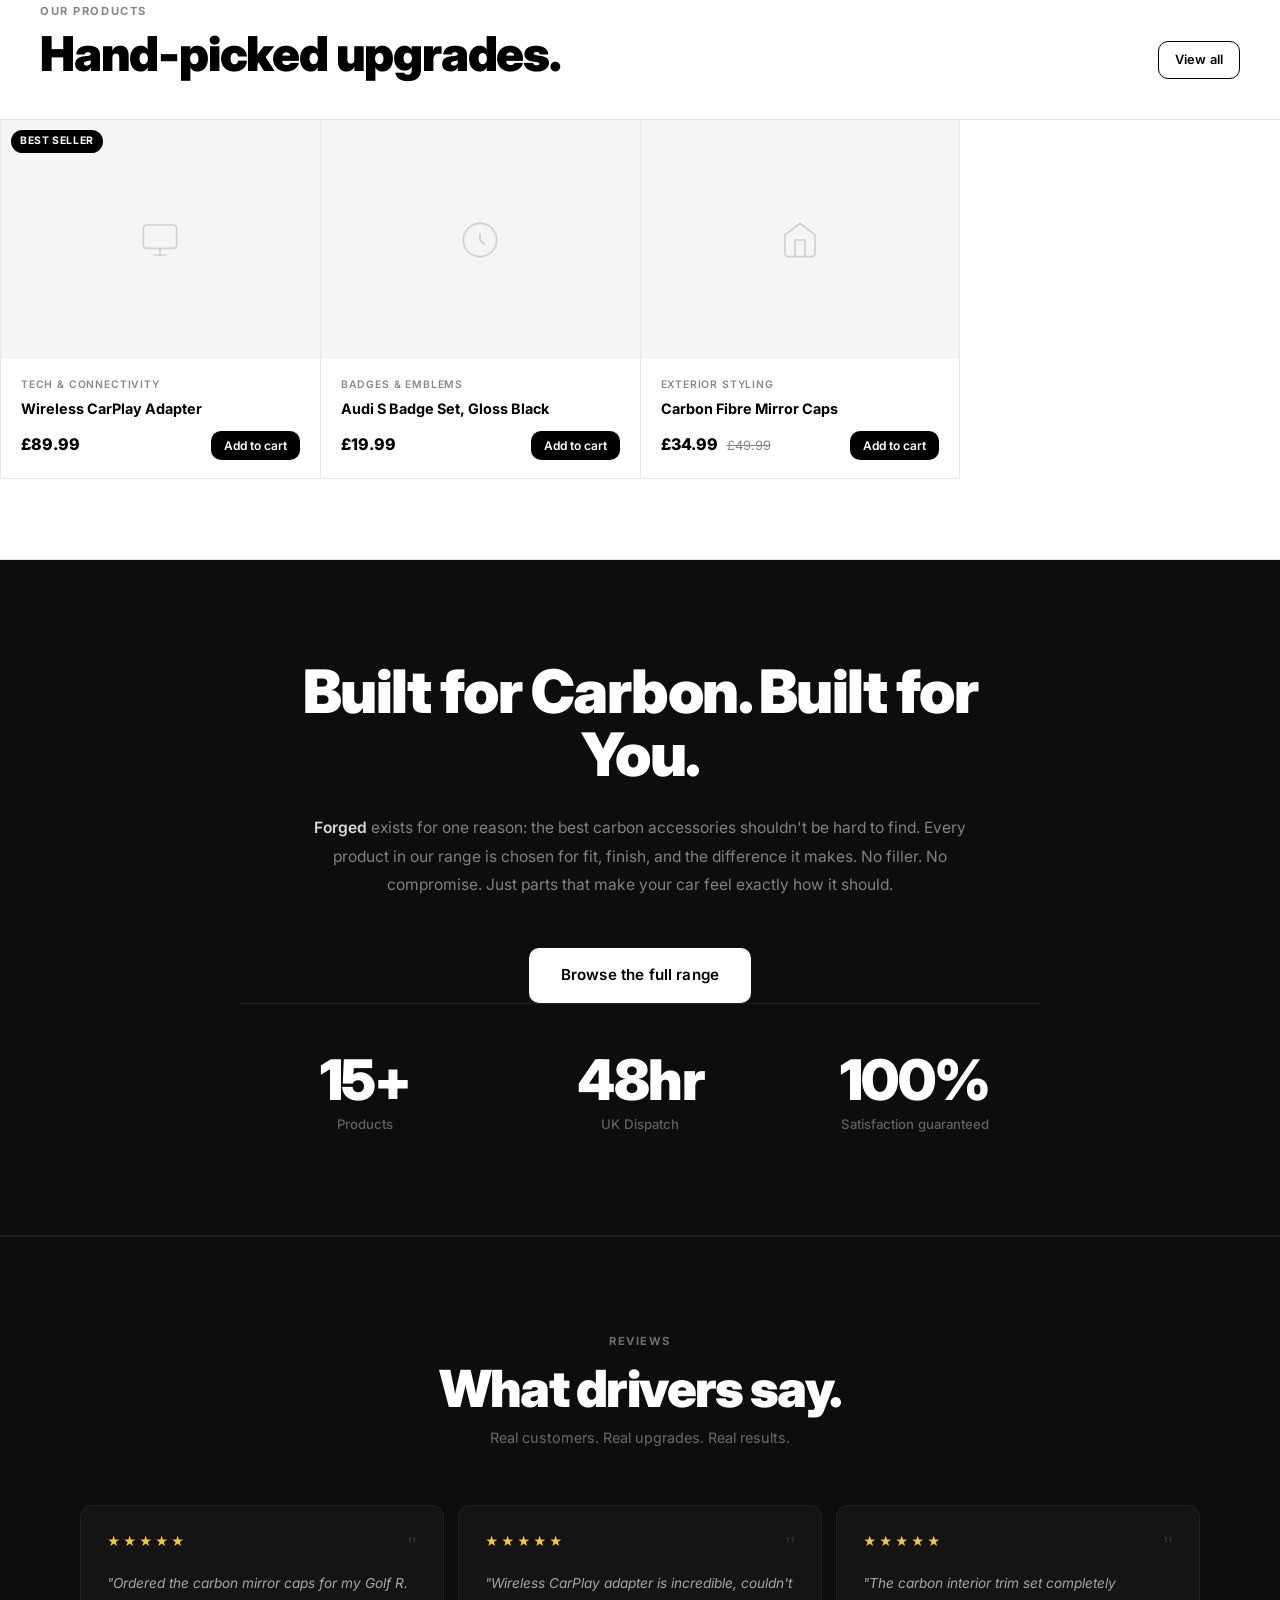
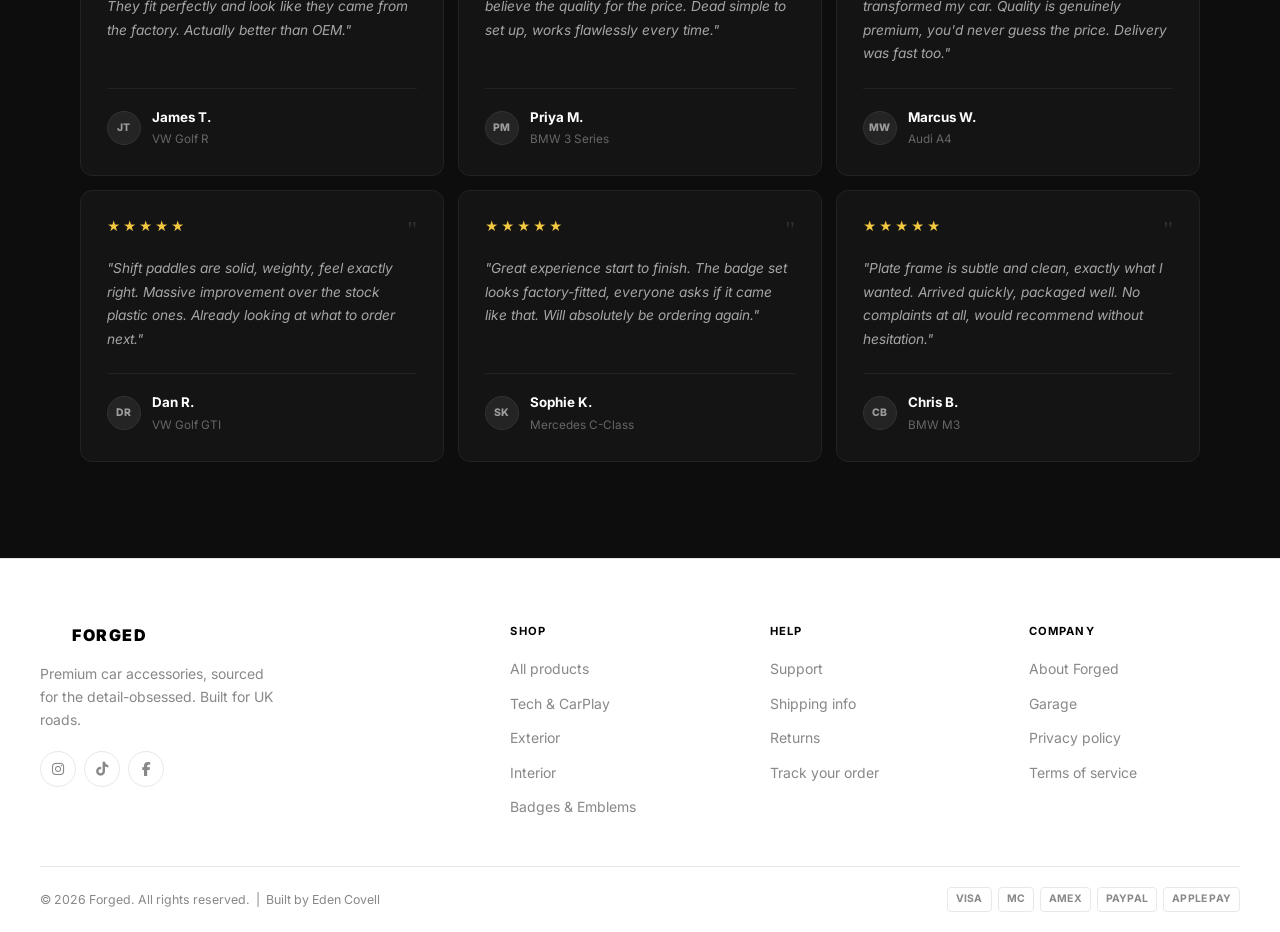
==== commit 1ee1c12a: "Fix favicon to use correct forged logo.png Co-Authored-By: Claude Sonnet 4.6 <noreply@anthropic.com>" ====
--- a/index.html
+++ b/index.html
@@ -10,8 +10,8 @@
   <link rel="preconnect" href="https://fonts.googleapis.com">
   <link rel="preconnect" href="https://fonts.gstatic.com" crossorigin>
   <link href="https://fonts.googleapis.com/css2?family=Inter:wght@300;400;500;600;700;800;900&display=swap" rel="stylesheet">
-  <link rel="icon" href="2.svg" type="image/svg+xml">
-  <link rel="apple-touch-icon" href="1.png">
+  <link rel="icon" href="forged logo.png" type="image/png">
+  <link rel="apple-touch-icon" href="forged logo.png">
 </head>
 <body>
 
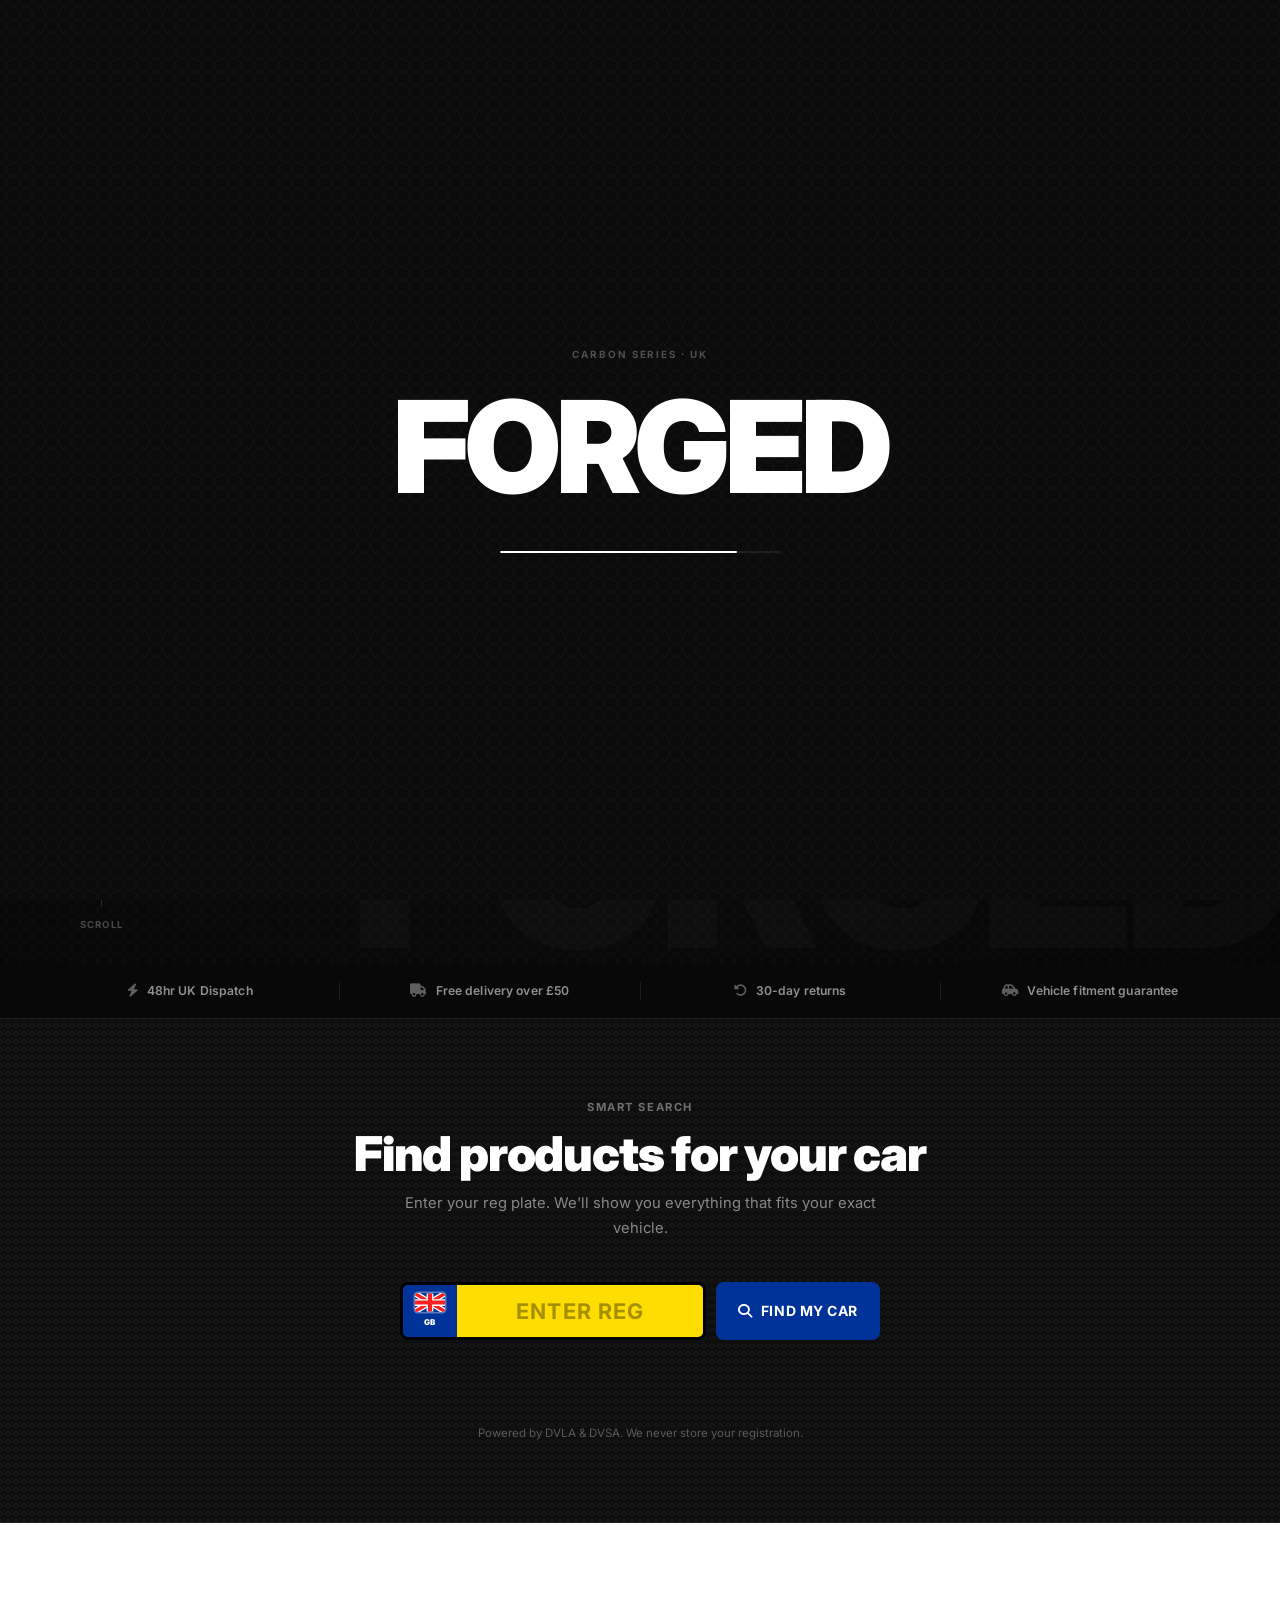
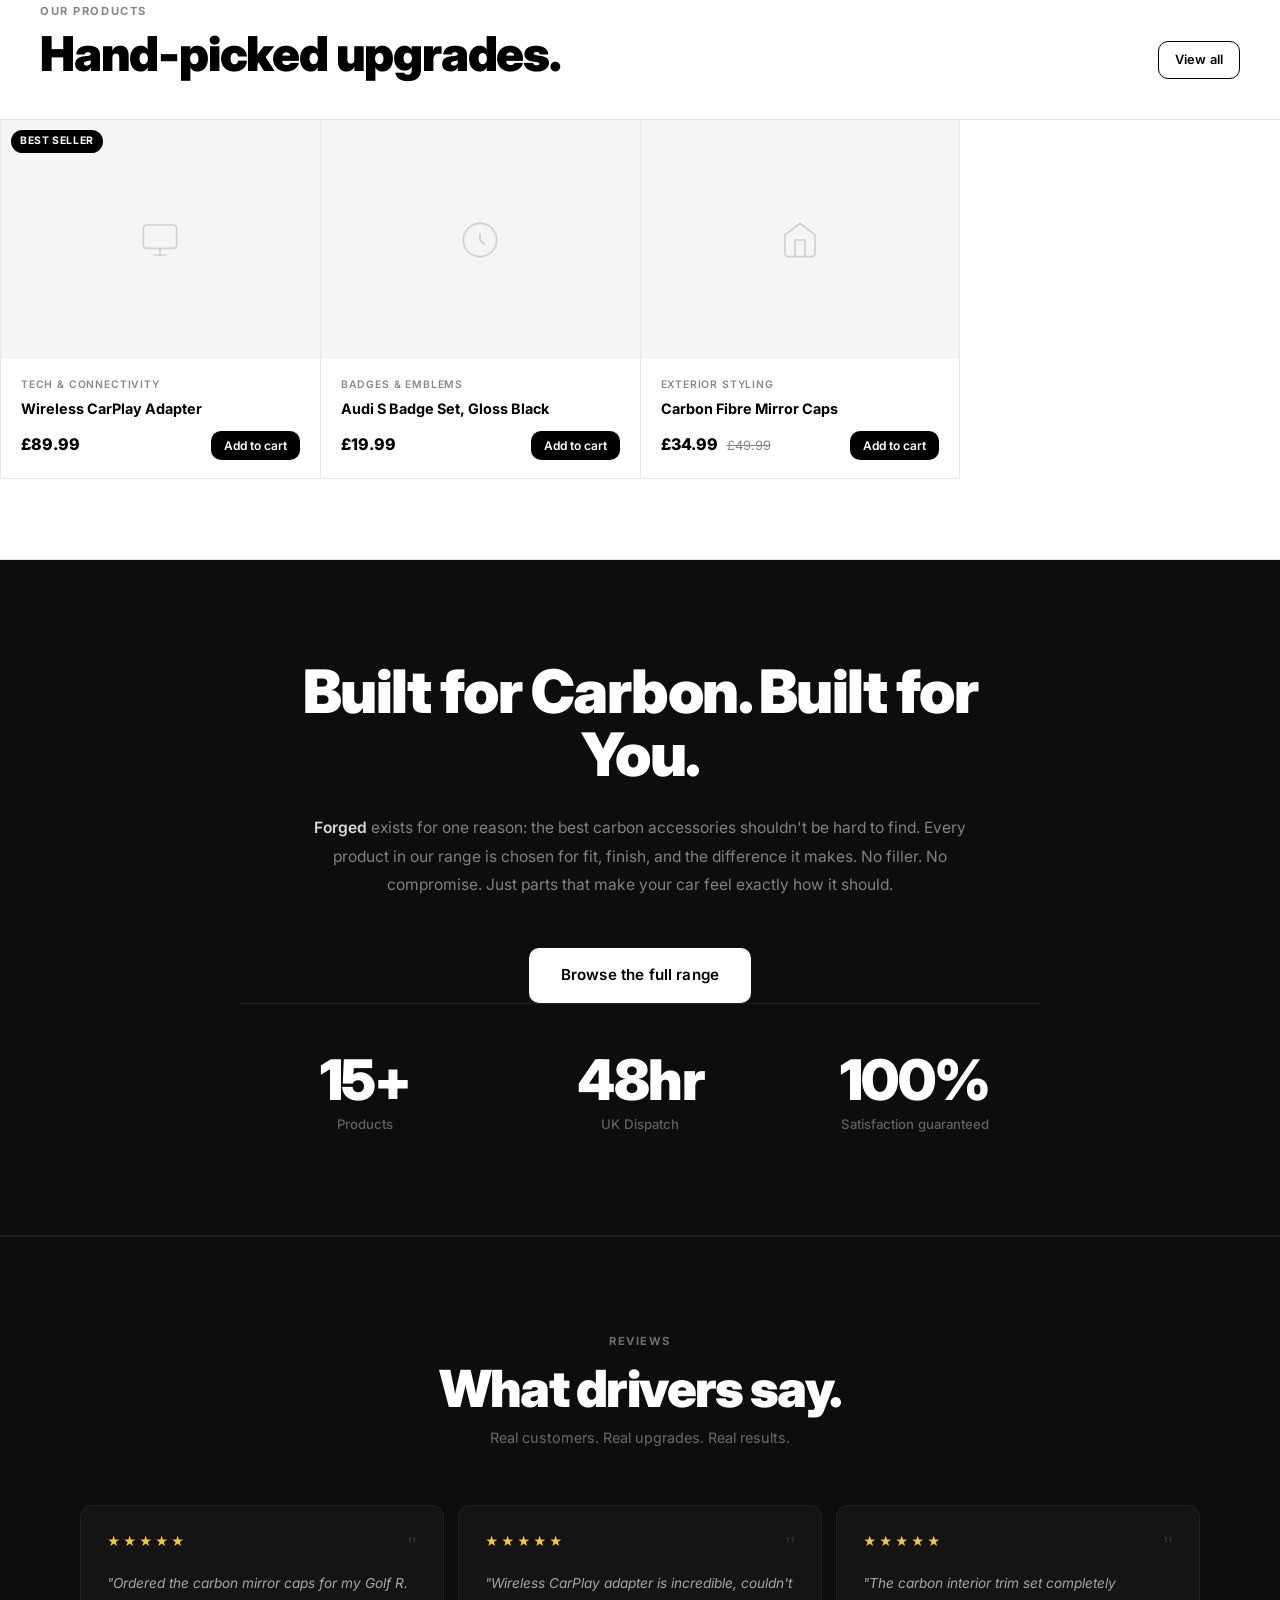
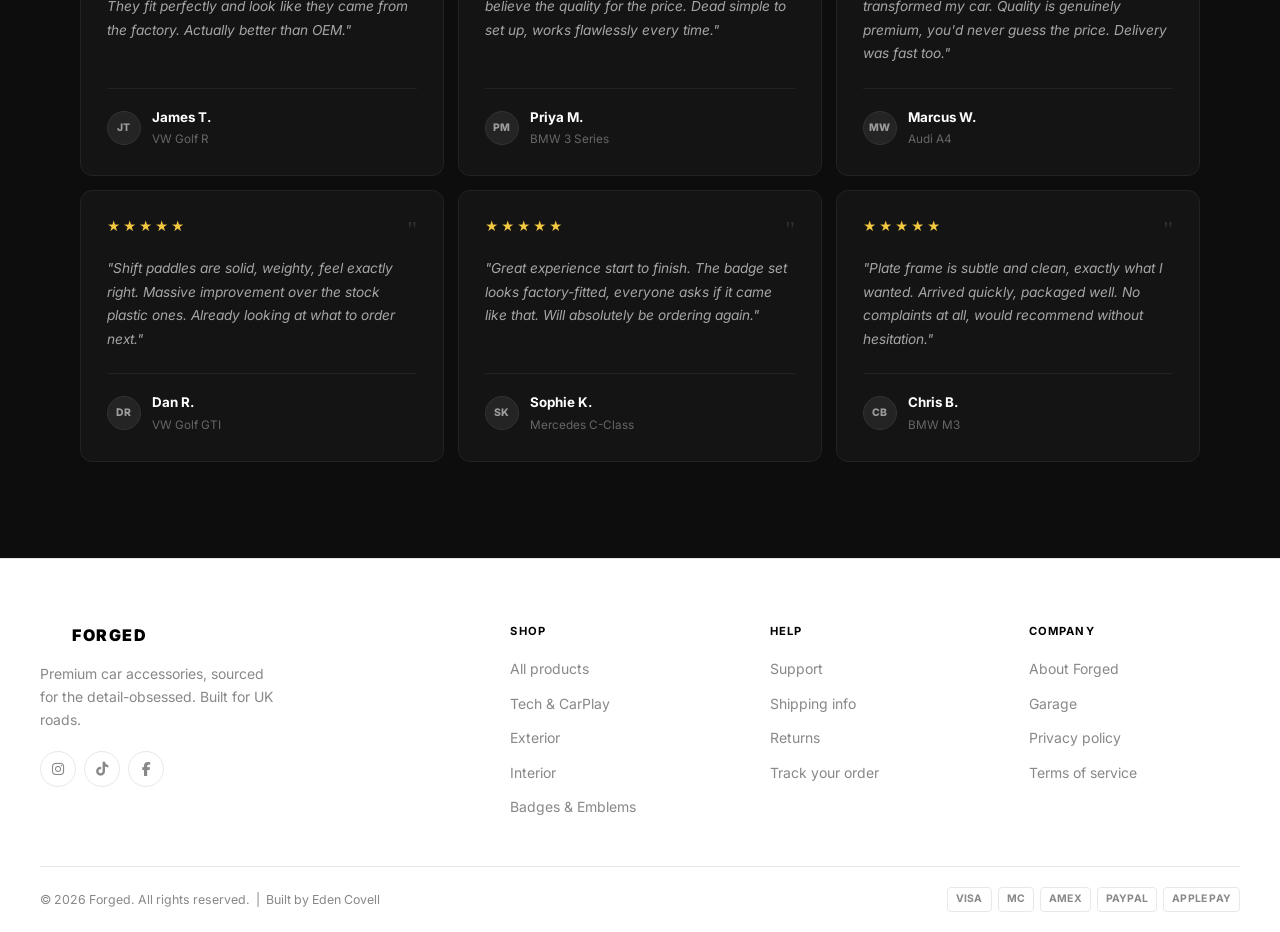
==== commit 3b7ac7fa: "Use dark-background SVG favicon for browser tab Co-Authored-By: Claude Sonnet 4.6 <noreply@anthropic" ====
--- a/index.html
+++ b/index.html
@@ -10,6 +10,7 @@
   <link rel="preconnect" href="https://fonts.googleapis.com">
   <link rel="preconnect" href="https://fonts.gstatic.com" crossorigin>
   <link href="https://fonts.googleapis.com/css2?family=Inter:wght@300;400;500;600;700;800;900&display=swap" rel="stylesheet">
+  <link rel="icon" href="2.svg" type="image/svg+xml">
   <link rel="icon" href="forged logo.png" type="image/png">
   <link rel="apple-touch-icon" href="forged logo.png">
 </head>
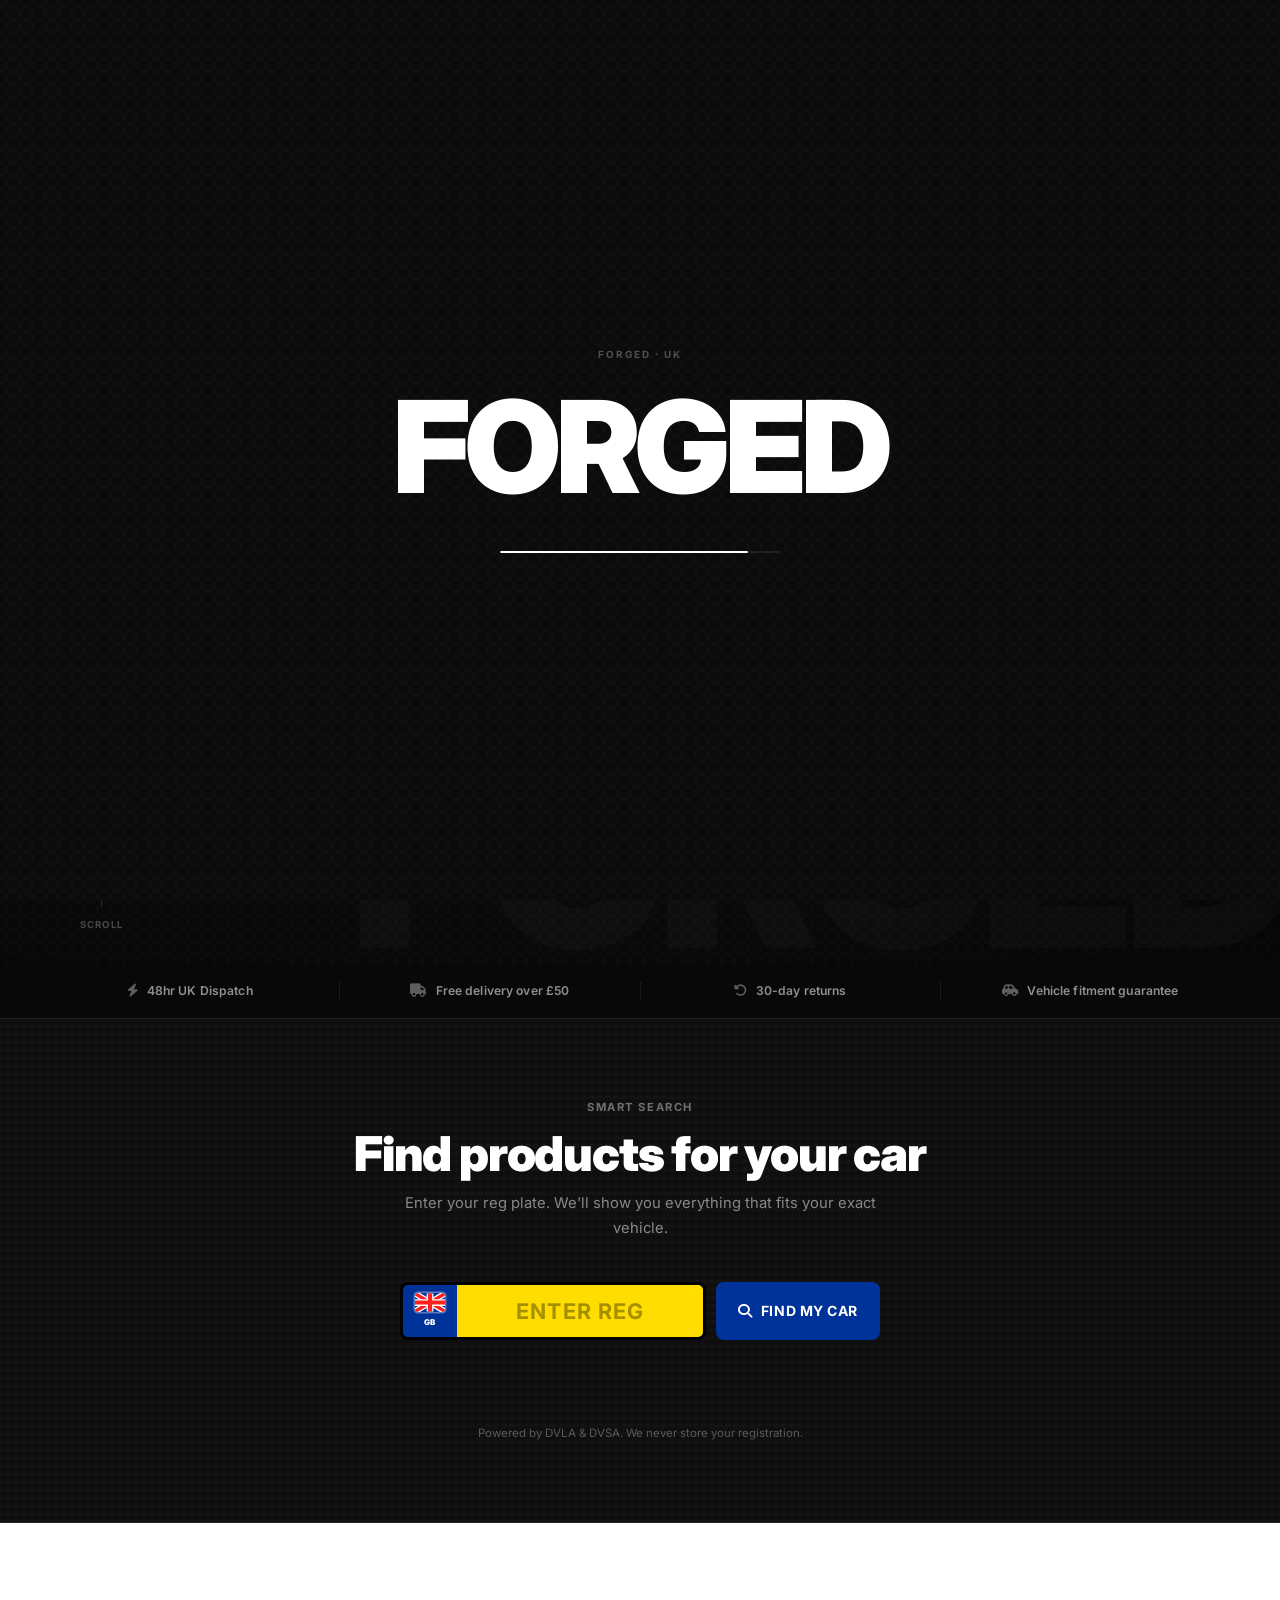
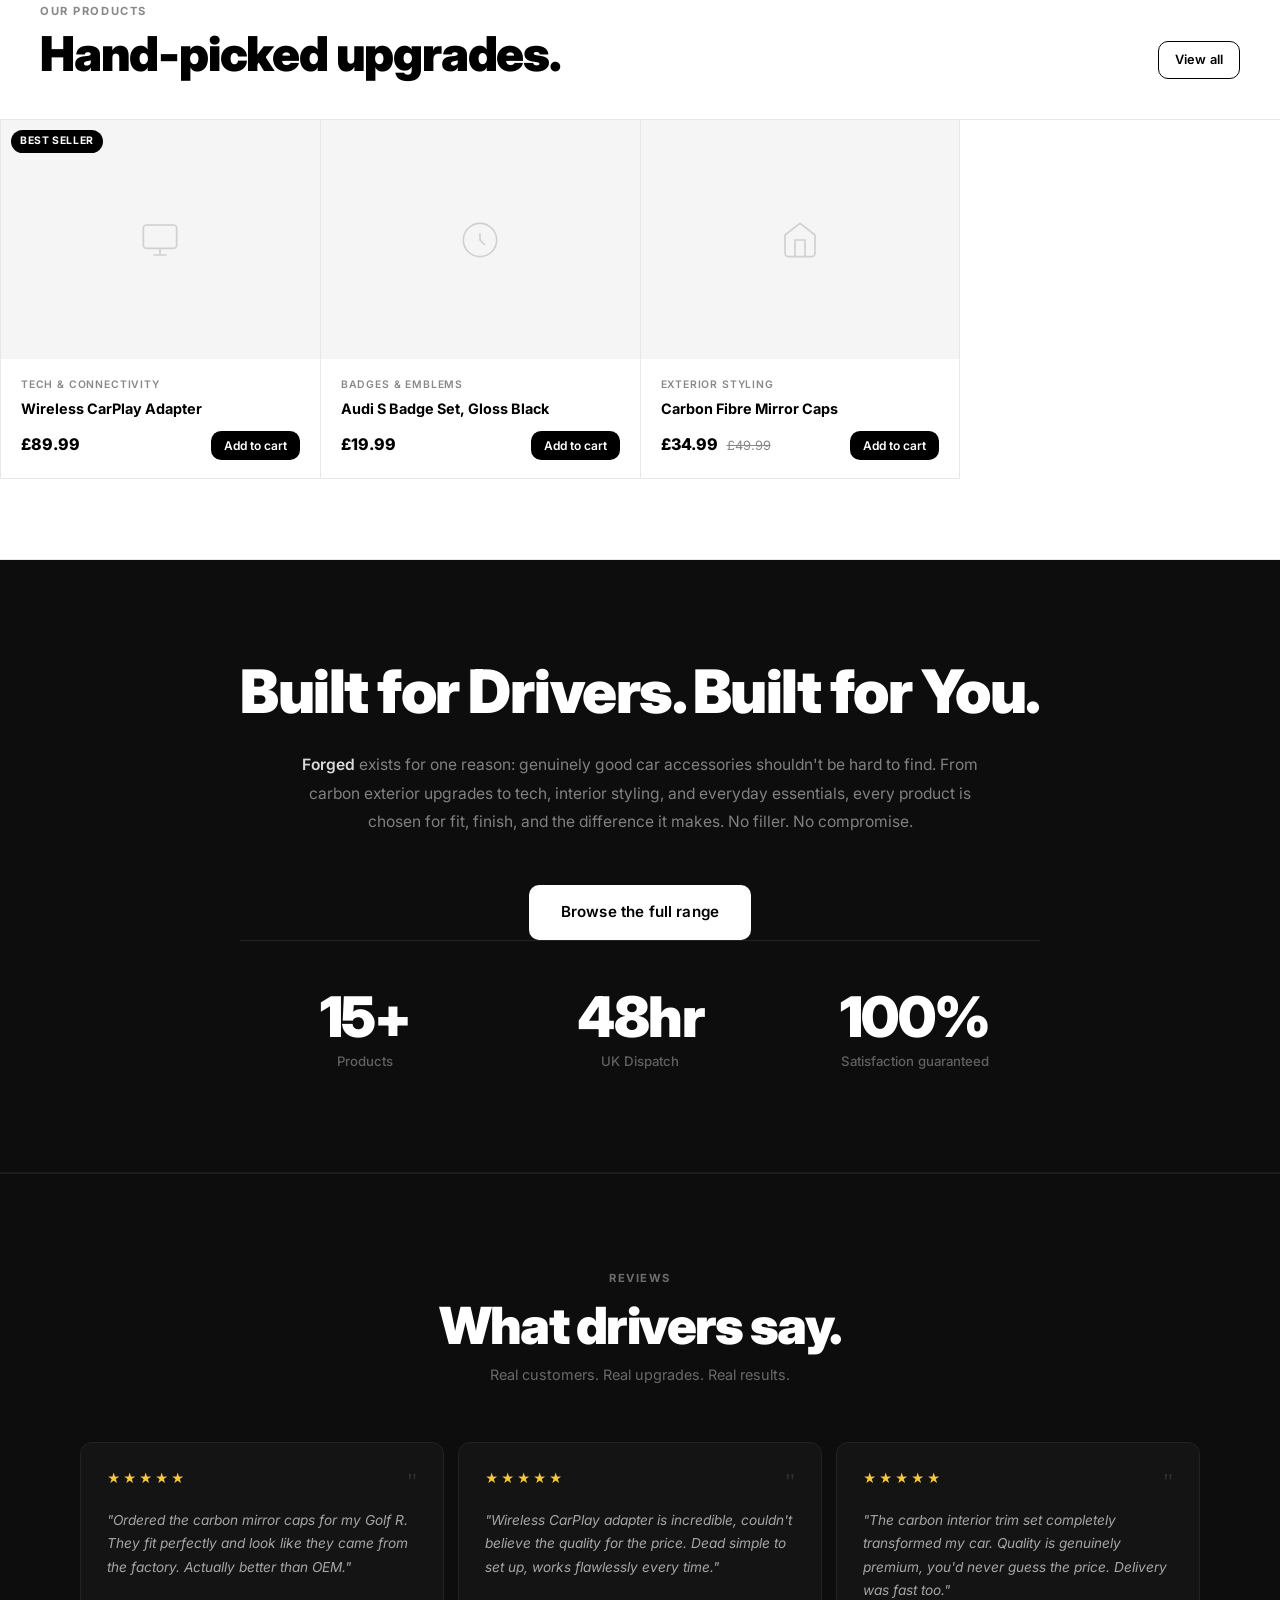
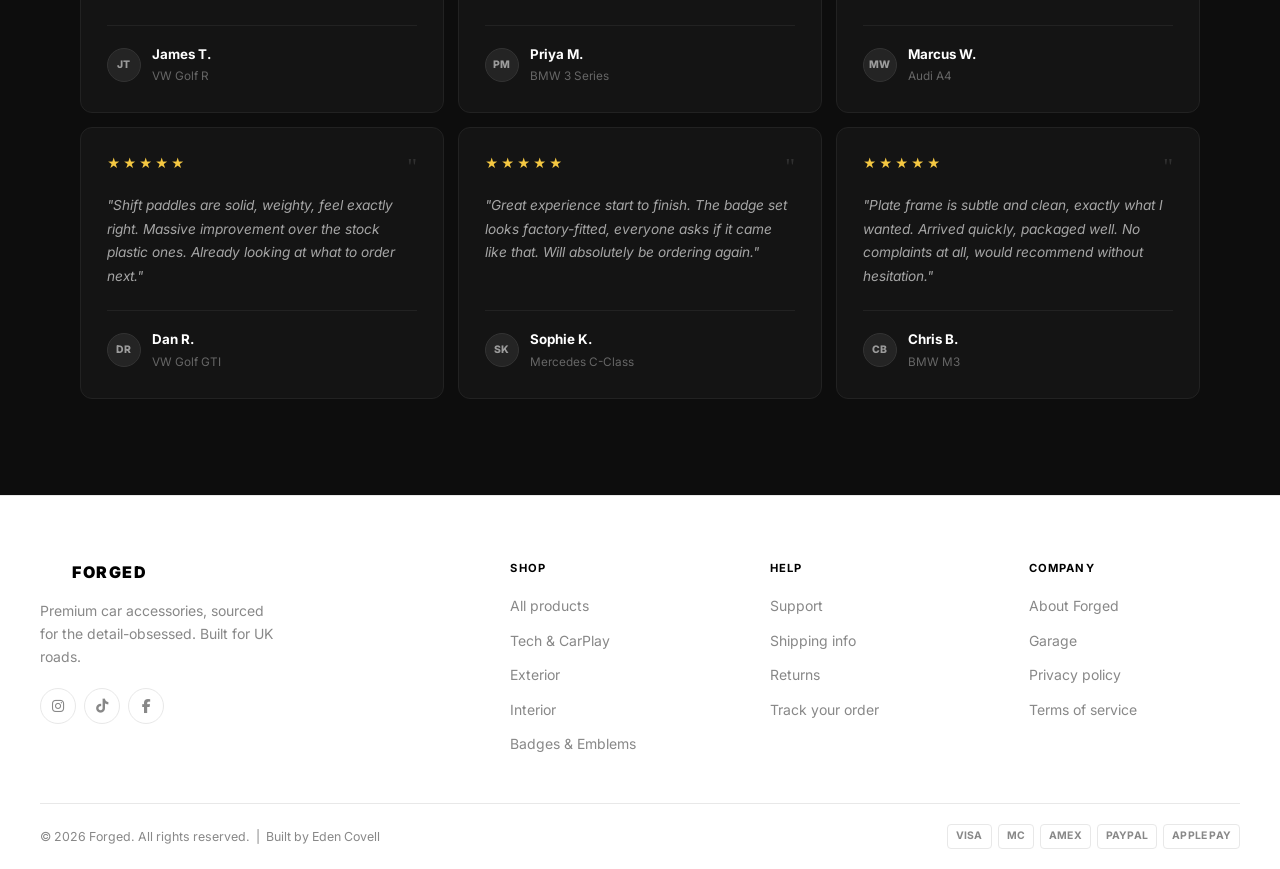
==== commit cf8f4b04: "Broaden homepage copy from carbon-only to full accessories range Co-Authored-By: Claude Sonnet 4.6 <" ====
--- a/index.html
+++ b/index.html
@@ -22,7 +22,7 @@
   <!-- Page Loader -->
   <div class="page-loader" id="page-loader">
     <div class="loader-content">
-      <p class="loader-label">Carbon Series &middot; UK</p>
+      <p class="loader-label">Forged &middot; UK</p>
       <div class="loader-wordmark">FORGED</div>
       <div class="loader-bar-wrap">
         <div class="loader-bar-track">
@@ -82,7 +82,7 @@
 
     <div class="hero-inner">
       <div class="hero-eyebrow">
-        <span class="hero-badge">Carbon Series &middot; UK</span>
+        <span class="hero-badge">Car Accessories &middot; UK</span>
       </div>
 
       <h1 class="hero-headline">
@@ -92,7 +92,7 @@
         <span class="hw-carbon">Drive.</span>
       </h1>
 
-      <p class="hero-sub">Premium carbon accessories. Sourced for the detail-obsessed.</p>
+      <p class="hero-sub">Premium car accessories. Sourced for the detail-obsessed.</p>
 
       <div class="hero-actions">
         <a href="/shop" class="btn btn-white btn-lg">Shop Now <i class="fa-solid fa-arrow-right"></i></a>
@@ -237,9 +237,9 @@
   <!-- Brand Statement -->
   <section class="brand-statement">
     <div class="brand-statement-inner">
-      <h2 class="brand-statement-title reveal">Built for Carbon. Built for You.</h2>
+      <h2 class="brand-statement-title reveal">Built for Drivers. Built for You.</h2>
       <p class="brand-statement-body reveal">
-        <strong>Forged</strong> exists for one reason: the best carbon accessories shouldn't be hard to find. Every product in our range is chosen for fit, finish, and the difference it makes. No filler. No compromise. Just parts that make your car feel exactly how it should.
+        <strong>Forged</strong> exists for one reason: genuinely good car accessories shouldn't be hard to find. From carbon exterior upgrades to tech, interior styling, and everyday essentials, every product is chosen for fit, finish, and the difference it makes. No filler. No compromise.
       </p>
       <a href="/shop" class="btn btn-white btn-lg reveal">Browse the full range</a>
 
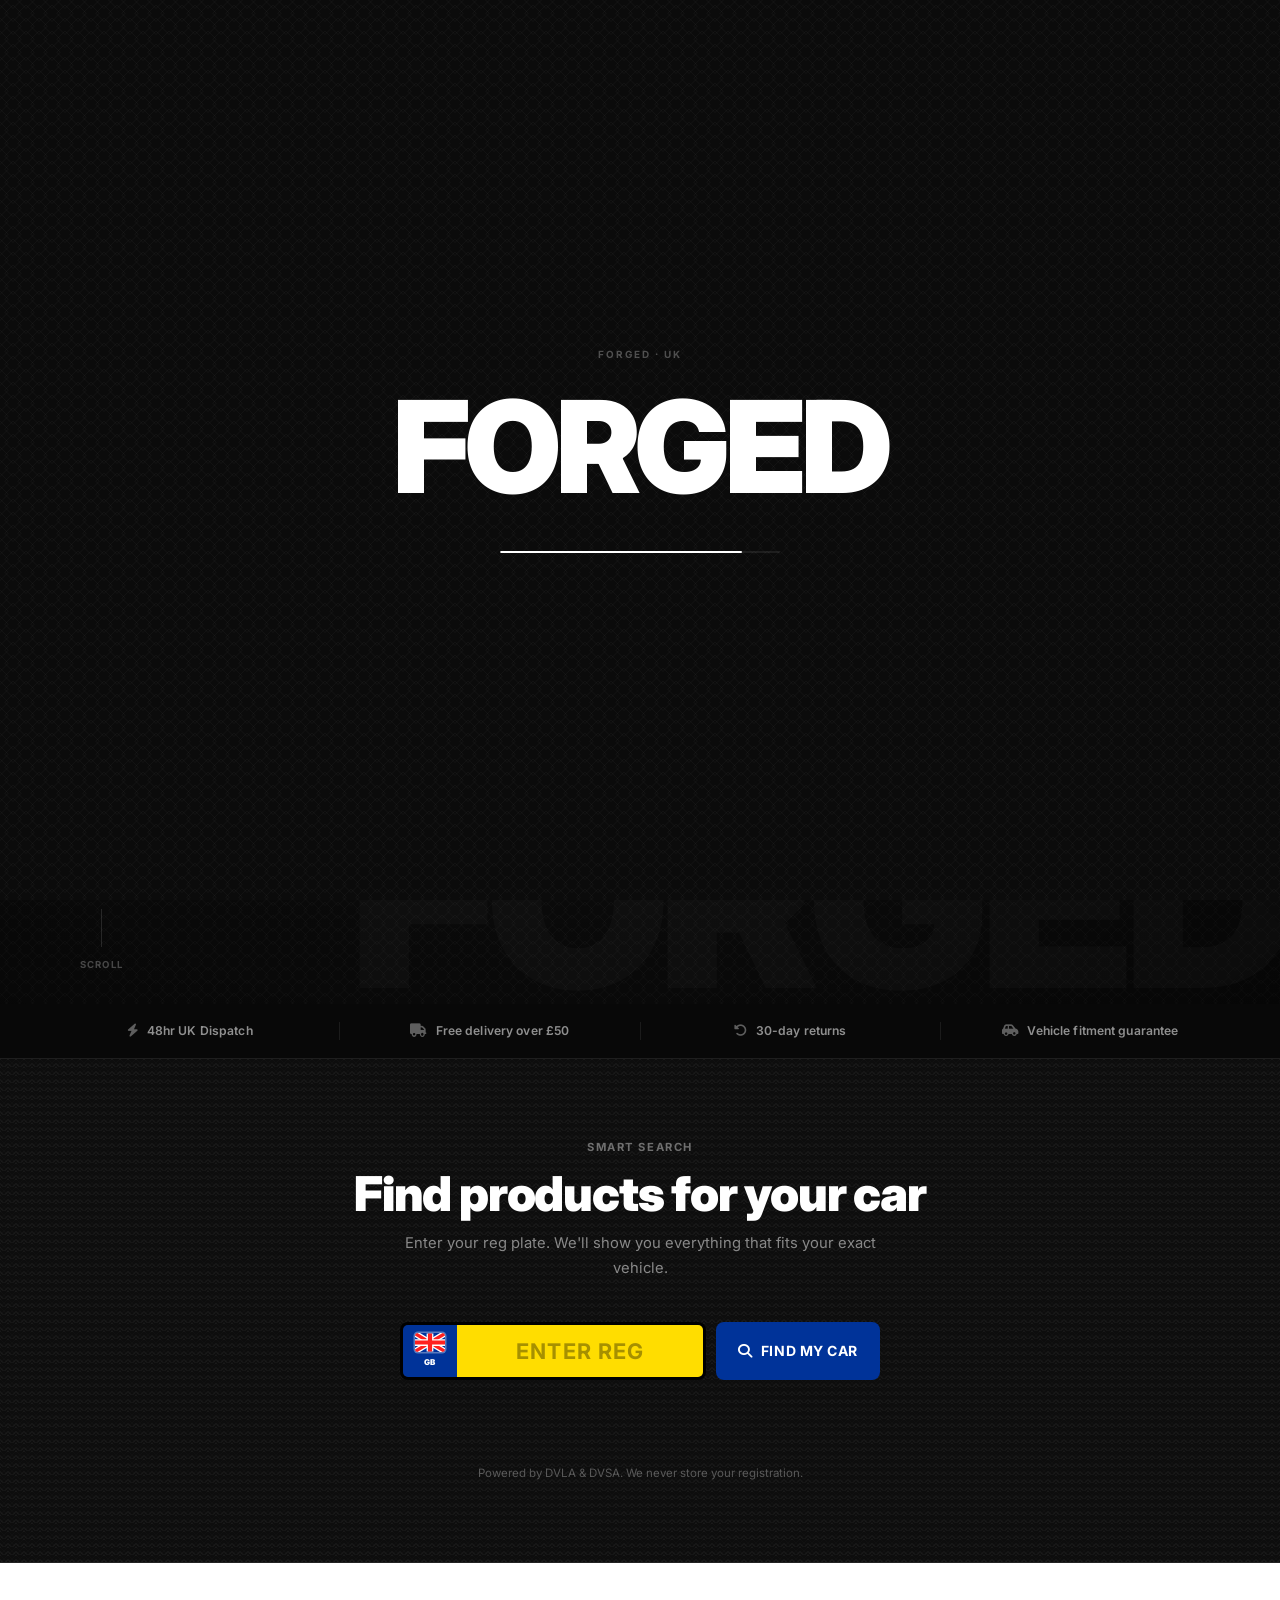
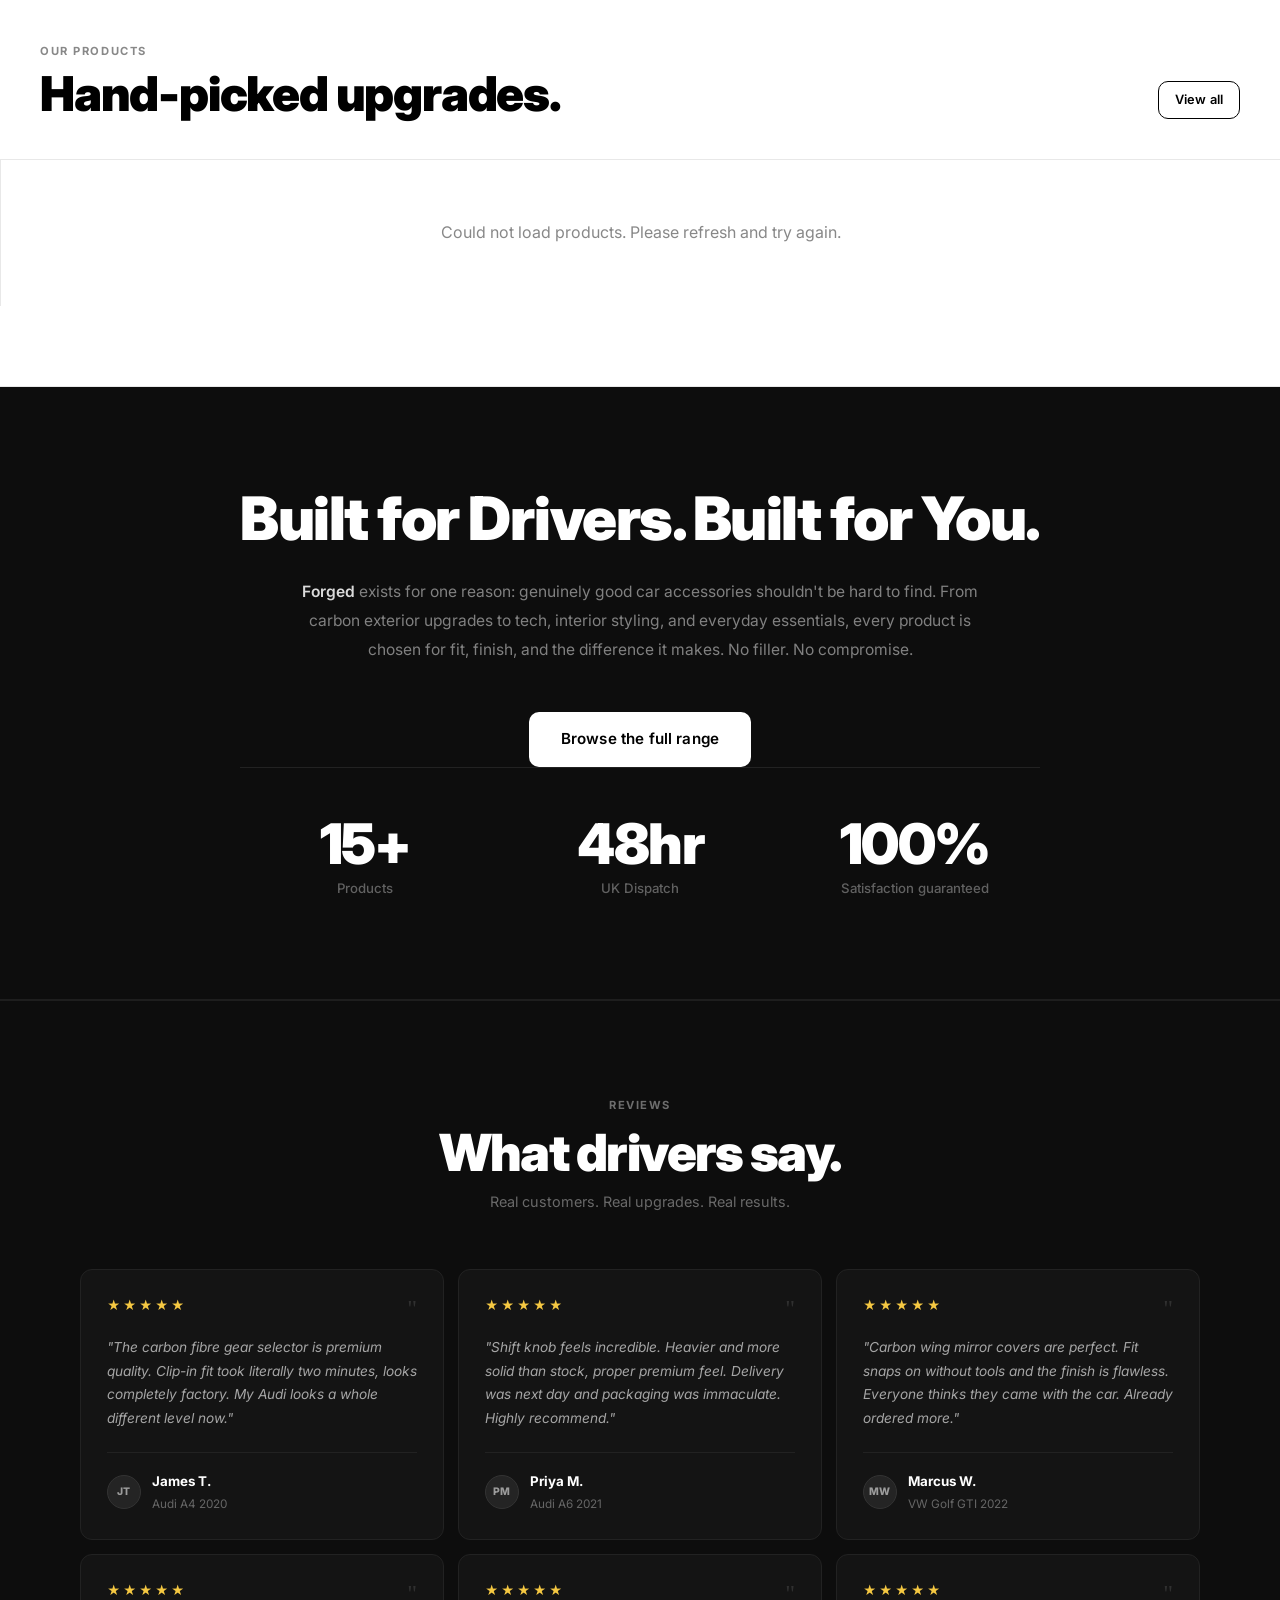
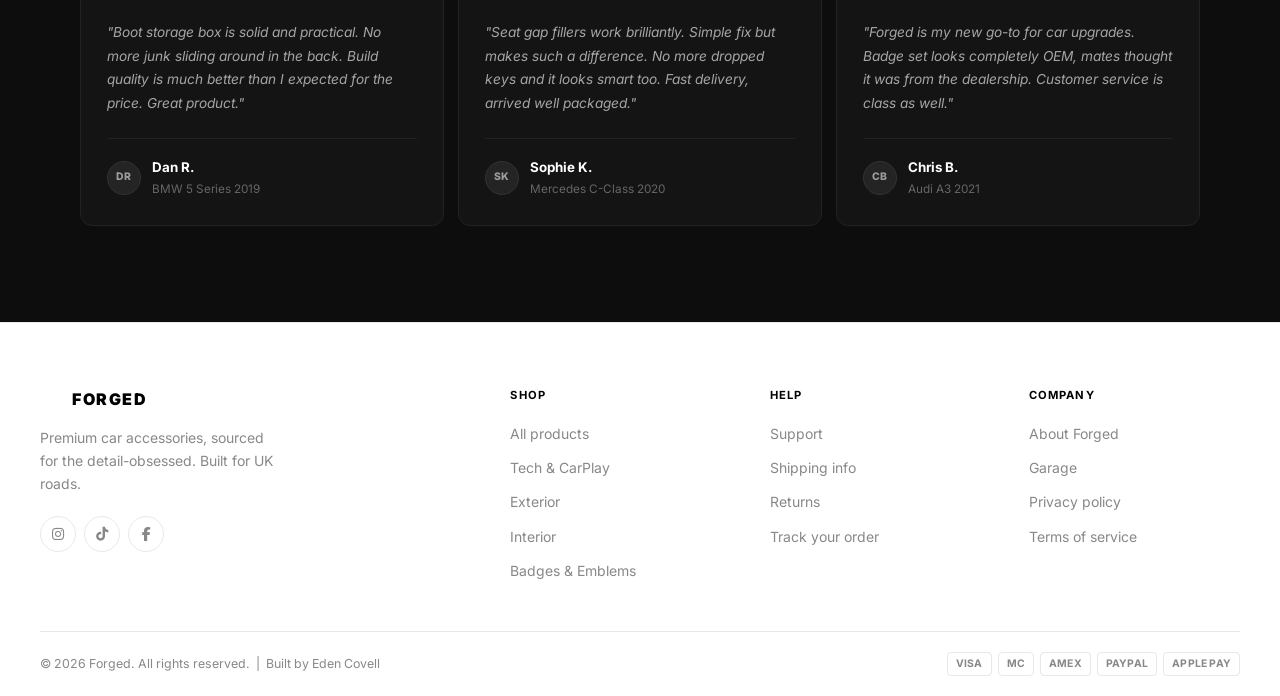
==== commit 3096a9b4: "Fix mobile product modal ATC visibility and orders not loading in account - Add sticky Add to Cart b" ====
--- a/index.html
+++ b/index.html
@@ -2,7 +2,7 @@
 <html lang="en">
 <head>
   <meta charset="UTF-8">
-  <meta name="viewport" content="width=device-width, initial-scale=1.0">
+  <meta name="viewport" content="width=device-width, initial-scale=1.0, viewport-fit=cover">
   <meta name="description" content="Forged — Premium car accessories for every drive. CarPlay upgrades, badges, interior styling and more. Free UK delivery over £50.">
   <title>Forged | Premium Car Accessories</title>
   <link rel="stylesheet" href="css/style.css">
@@ -19,6 +19,11 @@
   <!-- Pause hero animations before loader exits -->
   <script>document.body.classList.add('loader-active');</script>
 
+  <!-- Announcement Bar -->
+  <div class="announcement-bar">
+    Summer Sale &mdash; <span class="announcement-bar-highlight">10% Off Everything</span> &mdash; Code SUMMER10 applied at checkout
+  </div>
+
   <!-- Page Loader -->
   <div class="page-loader" id="page-loader">
     <div class="loader-content">
@@ -180,58 +185,7 @@
       <a href="/shop" class="btn btn-outline btn-sm">View all</a>
     </div>
 
-    <div class="products-grid">
-
-      <div class="product-card reveal" onclick="location.href='shop.html'">
-        <div class="product-img">
-          <div class="product-img-placeholder">
-            <svg width="40" height="40" viewBox="0 0 24 24" fill="none" stroke="currentColor" stroke-width="1"><rect x="2" y="3" width="20" height="14" rx="2"/><path d="M8 21h8M12 17v4"/></svg>
-          </div>
-          <span class="product-badge">Best Seller</span>
-        </div>
-        <div class="product-info">
-          <p class="product-category">Tech &amp; Connectivity</p>
-          <p class="product-name">Wireless CarPlay Adapter</p>
-        </div>
-        <div class="product-footer">
-          <p class="product-price">£89.99</p>
-          <button class="product-add-btn" onclick="event.stopPropagation(); addToCart('wireless-carplay','Wireless CarPlay Adapter',89.99,'Tech & Connectivity')">Add to cart</button>
-        </div>
-      </div>
-
-      <div class="product-card reveal reveal-delay-1" onclick="location.href='shop.html'">
-        <div class="product-img">
-          <div class="product-img-placeholder">
-            <svg width="40" height="40" viewBox="0 0 24 24" fill="none" stroke="currentColor" stroke-width="1"><circle cx="12" cy="12" r="10"/><path d="M12 8v4l3 3"/></svg>
-          </div>
-        </div>
-        <div class="product-info">
-          <p class="product-category">Badges &amp; Emblems</p>
-          <p class="product-name">Audi S Badge Set, Gloss Black</p>
-        </div>
-        <div class="product-footer">
-          <p class="product-price">£19.99</p>
-          <button class="product-add-btn" onclick="event.stopPropagation(); addToCart('audi-s-badge','Audi S Badge Set, Gloss Black',19.99,'Badges & Emblems')">Add to cart</button>
-        </div>
-      </div>
-
-      <div class="product-card reveal reveal-delay-2" onclick="location.href='shop.html'">
-        <div class="product-img">
-          <div class="product-img-placeholder">
-            <svg width="40" height="40" viewBox="0 0 24 24" fill="none" stroke="currentColor" stroke-width="1"><path d="M3 9l9-7 9 7v11a2 2 0 0 1-2 2H5a2 2 0 0 1-2-2z"/><polyline points="9 22 9 12 15 12 15 22"/></svg>
-          </div>
-        </div>
-        <div class="product-info">
-          <p class="product-category">Exterior Styling</p>
-          <p class="product-name">Carbon Fibre Mirror Caps</p>
-        </div>
-        <div class="product-footer">
-          <p class="product-price">£34.99 <span class="was">£49.99</span></p>
-          <button class="product-add-btn" onclick="event.stopPropagation(); addToCart('carbon-mirror-caps','Carbon Fibre Mirror Caps',34.99,'Exterior Styling')">Add to cart</button>
-        </div>
-      </div>
-
-    </div>
+    <div class="products-grid" id="home-products-grid"></div>
   </section>
 
   <!-- Brand Statement -->
@@ -274,10 +228,10 @@
           <div class="review-stars"><span>★</span><span>★</span><span>★</span><span>★</span><span>★</span></div>
           <div class="review-quote-icon">"</div>
         </div>
-        <p class="review-text">"Ordered the carbon mirror caps for my Golf R. They fit perfectly and look like they came from the factory. Actually better than OEM."</p>
+        <p class="review-text">"The carbon fibre gear selector is premium quality. Clip-in fit took literally two minutes, looks completely factory. My Audi looks a whole different level now."</p>
         <div class="review-author">
           <div class="review-avatar">JT</div>
-          <div><p class="review-name">James T.</p><p class="review-car">VW Golf R</p></div>
+          <div><p class="review-name">James T.</p><p class="review-car">Audi A4 2020</p></div>
         </div>
       </div>
 
@@ -286,10 +240,10 @@
           <div class="review-stars"><span>★</span><span>★</span><span>★</span><span>★</span><span>★</span></div>
           <div class="review-quote-icon">"</div>
         </div>
-        <p class="review-text">"Wireless CarPlay adapter is incredible, couldn't believe the quality for the price. Dead simple to set up, works flawlessly every time."</p>
+        <p class="review-text">"Shift knob feels incredible. Heavier and more solid than stock, proper premium feel. Delivery was next day and packaging was immaculate. Highly recommend."</p>
         <div class="review-author">
           <div class="review-avatar">PM</div>
-          <div><p class="review-name">Priya M.</p><p class="review-car">BMW 3 Series</p></div>
+          <div><p class="review-name">Priya M.</p><p class="review-car">Audi A6 2021</p></div>
         </div>
       </div>
 
@@ -298,10 +252,10 @@
           <div class="review-stars"><span>★</span><span>★</span><span>★</span><span>★</span><span>★</span></div>
           <div class="review-quote-icon">"</div>
         </div>
-        <p class="review-text">"The carbon interior trim set completely transformed my car. Quality is genuinely premium, you'd never guess the price. Delivery was fast too."</p>
+        <p class="review-text">"Carbon wing mirror covers are perfect. Fit snaps on without tools and the finish is flawless. Everyone thinks they came with the car. Already ordered more."</p>
         <div class="review-author">
           <div class="review-avatar">MW</div>
-          <div><p class="review-name">Marcus W.</p><p class="review-car">Audi A4</p></div>
+          <div><p class="review-name">Marcus W.</p><p class="review-car">VW Golf GTI 2022</p></div>
         </div>
       </div>
 
@@ -310,10 +264,10 @@
           <div class="review-stars"><span>★</span><span>★</span><span>★</span><span>★</span><span>★</span></div>
           <div class="review-quote-icon">"</div>
         </div>
-        <p class="review-text">"Shift paddles are solid, weighty, feel exactly right. Massive improvement over the stock plastic ones. Already looking at what to order next."</p>
+        <p class="review-text">"Boot storage box is solid and practical. No more junk sliding around in the back. Build quality is much better than I expected for the price. Great product."</p>
         <div class="review-author">
           <div class="review-avatar">DR</div>
-          <div><p class="review-name">Dan R.</p><p class="review-car">VW Golf GTI</p></div>
+          <div><p class="review-name">Dan R.</p><p class="review-car">BMW 5 Series 2019</p></div>
         </div>
       </div>
 
@@ -322,10 +276,10 @@
           <div class="review-stars"><span>★</span><span>★</span><span>★</span><span>★</span><span>★</span></div>
           <div class="review-quote-icon">"</div>
         </div>
-        <p class="review-text">"Great experience start to finish. The badge set looks factory-fitted, everyone asks if it came like that. Will absolutely be ordering again."</p>
+        <p class="review-text">"Seat gap fillers work brilliantly. Simple fix but makes such a difference. No more dropped keys and it looks smart too. Fast delivery, arrived well packaged."</p>
         <div class="review-author">
           <div class="review-avatar">SK</div>
-          <div><p class="review-name">Sophie K.</p><p class="review-car">Mercedes C-Class</p></div>
+          <div><p class="review-name">Sophie K.</p><p class="review-car">Mercedes C-Class 2020</p></div>
         </div>
       </div>
 
@@ -334,10 +288,10 @@
           <div class="review-stars"><span>★</span><span>★</span><span>★</span><span>★</span><span>★</span></div>
           <div class="review-quote-icon">"</div>
         </div>
-        <p class="review-text">"Plate frame is subtle and clean, exactly what I wanted. Arrived quickly, packaged well. No complaints at all, would recommend without hesitation."</p>
+        <p class="review-text">"Forged is my new go-to for car upgrades. Badge set looks completely OEM, mates thought it was from the dealership. Customer service is class as well."</p>
         <div class="review-author">
           <div class="review-avatar">CB</div>
-          <div><p class="review-name">Chris B.</p><p class="review-car">BMW M3</p></div>
+          <div><p class="review-name">Chris B.</p><p class="review-car">Audi A3 2021</p></div>
         </div>
       </div>
 
@@ -429,6 +383,17 @@
     </div>
   </div>
 
+  <!-- Product Modal -->
+  <div class="product-modal" id="product-modal" role="dialog" aria-modal="true">
+    <div class="pm-inner">
+      <button class="pm-close" onclick="closeProductModal()" aria-label="Close">
+        <i class="fa-solid fa-xmark"></i>
+      </button>
+      <div class="pm-body" id="pm-content"></div>
+      <div class="pm-atc-bar" id="pm-atc-bar"></div>
+    </div>
+  </div>
+
   <script src="js/cart.js"></script>
   <script src="js/shopify.js"></script>
   <script src="js/main.js"></script>
@@ -440,7 +405,9 @@
       if (!loader || !bar) return;
 
       // Skip loader on return visits within the same session
-      if (sessionStorage.getItem('forged_visited')) {
+      let alreadyVisited = false;
+      try { alreadyVisited = !!sessionStorage.getItem('forged_visited'); } catch {}
+      if (alreadyVisited) {
         loader.style.display = 'none';
         document.body.classList.remove('loader-active');
         return;
@@ -465,7 +432,7 @@
           loader.addEventListener('transitionend', function () {
             loader.style.display = 'none';
             document.body.classList.remove('loader-active');
-            sessionStorage.setItem('forged_visited', '1');
+            try { sessionStorage.setItem('forged_visited', '1'); } catch {}
           }, { once: true });
         }, 400);
       }
--- a/css/style.css
+++ b/css/style.css
@@ -13,6 +13,7 @@
   --grey-500: #888888;
   --grey-700: #444444;
   --font: 'Inter', -apple-system, BlinkMacSystemFont, 'Segoe UI', sans-serif;
+  --ann-h: 40px;
   --nav-h: 64px;
   --max-w: 1440px;
   --content-w: 1280px;
@@ -21,20 +22,58 @@
   --transition: 180ms ease;
 }
 
+/* ============================================================
+   ANNOUNCEMENT BAR — Summer Sale
+   ============================================================ */
+.announcement-bar {
+  position: sticky;
+  top: 0;
+  z-index: 101;
+  height: var(--ann-h);
+  background: var(--black);
+  color: var(--white);
+  display: flex;
+  align-items: center;
+  justify-content: center;
+  gap: 10px;
+  font-size: 0.72rem;
+  font-weight: 700;
+  letter-spacing: 0.1em;
+  text-transform: uppercase;
+  text-align: center;
+  padding: 0 20px;
+}
+.announcement-bar-highlight {
+  background: var(--white);
+  color: var(--black);
+  padding: 2px 8px;
+  border-radius: var(--radius-pill);
+  font-size: 0.68rem;
+  font-weight: 800;
+  letter-spacing: 0.06em;
+}
+
 /* ---- Reset ---- */
 *, *::before, *::after { box-sizing: border-box; margin: 0; padding: 0; }
-html { font-size: 16px; scroll-behavior: smooth; -webkit-text-size-adjust: 100%; }
+html {
+  font-size: 16px;
+  scroll-behavior: smooth;
+  -webkit-text-size-adjust: 100%;
+  -webkit-tap-highlight-color: transparent;
+  overflow-x: hidden;
+}
 body {
   font-family: var(--font);
   background: var(--white);
   color: var(--black);
   line-height: 1.6;
   -webkit-font-smoothing: antialiased;
+  overflow-x: hidden;
 }
 img { display: block; max-width: 100%; }
 a { color: inherit; text-decoration: none; }
 ul { list-style: none; }
-button { font-family: var(--font); cursor: pointer; border: none; background: none; }
+button { font-family: var(--font); cursor: pointer; border: none; background: none; touch-action: manipulation; }
 input, select, textarea { font-family: var(--font); }
 
 /* ---- Typography ---- */
@@ -71,7 +110,7 @@
    NAVBAR
    ============================================================ */
 .navbar {
-  position: sticky; top: 0; z-index: 100;
+  position: sticky; top: var(--ann-h); z-index: 100;
   background: var(--white);
   border-bottom: 1px solid transparent;
   transition: border-color var(--transition), box-shadow var(--transition);
@@ -148,7 +187,7 @@
 
 .nav-mobile {
   display: none;
-  position: fixed; top: var(--nav-h); left: 0; right: 0;
+  position: fixed; top: calc(var(--ann-h) + var(--nav-h)); left: 0; right: 0;
   background: var(--white); border-bottom: 1px solid var(--grey-200);
   padding: 16px 24px;
   flex-direction: column; gap: 4px;
@@ -205,6 +244,7 @@
 .hero {
   position: relative;
   min-height: 100vh;
+  min-height: 100svh;
   display: flex; align-items: center;
   overflow: hidden;
   background-color: #0b0b0b;
@@ -596,6 +636,10 @@
   cursor: pointer;
   overflow: hidden;
   position: relative;
+  touch-action: manipulation;
+  -webkit-tap-highlight-color: transparent;
+  user-select: none;
+  -webkit-user-select: none;
 }
 .product-card::before {
   content: ''; position: absolute;
@@ -629,6 +673,20 @@
   font-size: 0.65rem; font-weight: 700;
   letter-spacing: 0.06em; text-transform: uppercase;
   padding: 3px 9px; border-radius: var(--radius-pill);
+}
+.product-badge--carbon {
+  position: absolute; top: 10px; right: 10px; left: auto;
+  background: #1c1c1e;
+  background-image: repeating-linear-gradient(
+    45deg,
+    rgba(255,255,255,0.04) 0px, rgba(255,255,255,0.04) 1px,
+    transparent 1px, transparent 4px
+  );
+  color: #e5e5e5;
+  border: 1px solid rgba(255,255,255,0.12);
+  font-size: 0.6rem; font-weight: 700;
+  letter-spacing: 0.08em; text-transform: uppercase;
+  padding: 3px 8px; border-radius: var(--radius-pill);
 }
 .product-info {
   flex: 1; padding: 18px 20px 12px;
@@ -742,7 +800,7 @@
   font-size: 1.1rem; cursor: pointer; transition: background var(--transition);
 }
 .cart-close:hover { background: var(--grey-200); }
-.cart-items-list { flex: 1; overflow-y: auto; padding: 16px 24px; }
+.cart-items-list { flex: 1; overflow-y: auto; padding: 16px 24px; -webkit-overflow-scrolling: touch; }
 .cart-empty {
   display: flex; flex-direction: column; align-items: center;
   justify-content: center; height: 200px;
@@ -782,6 +840,7 @@
 .cart-drawer-footer {
   padding: 20px 24px; border-top: 1px solid var(--grey-200);
   display: flex; flex-direction: column; gap: 12px;
+  padding-bottom: max(20px, calc(20px + env(safe-area-inset-bottom)));
 }
 .cart-total-row { display: flex; justify-content: space-between; align-items: center; }
 .cart-total-label { font-size: 0.875rem; font-weight: 600; }
@@ -853,7 +912,7 @@
 }
 .garage-hero .section-title { font-size: clamp(2.5rem, 5vw, 4rem); margin-bottom: 16px; }
 .garage-hero .section-sub { margin-bottom: 48px; }
-.garage-results { max-width: var(--max-w); margin: 0 auto; padding: 48px 40px; }
+.garage-results { max-width: var(--max-w); margin: 0 auto; padding: 48px 40px 32px; }
 .garage-vehicle-card {
   background: var(--grey-100); border-radius: var(--radius);
   padding: 32px; margin-bottom: 40px;
@@ -1070,7 +1129,30 @@
   .reg-input { font-size: 1.2rem; padding: 0 10px; }
   .reg-submit { height: 52px; width: 100%; border-radius: 10px; justify-content: center; }
   .reviews-grid { grid-template-columns: 1fr; }
-}
+  .hero-headline { font-size: clamp(2.6rem, 11vw, 3.5rem); }
+  .hero-stats { gap: 0; }
+  .hero-stat { padding: 0 12px; }
+  .hero-stat-n { font-size: 1.2rem; }
+}
+
+/* iOS: prevent auto-zoom on input focus (requires font-size >= 16px) */
+@media (max-width: 768px) {
+  .form-group input,
+  .form-group textarea,
+  .pm-select { font-size: 1rem; }
+}
+
+/* iOS safe-area padding for full-height elements */
+@supports (padding: env(safe-area-inset-bottom)) {
+  .pm-info { padding-bottom: calc(32px + env(safe-area-inset-bottom)); }
+}
+
+/* filter buttons and nav hamburger: prevent double-tap zoom */
+.filter-btn,
+.nav-hamburger,
+.pm-pill,
+.pm-thumb,
+.garage-saved-car { touch-action: manipulation; }
 
 /* ============================================================
    PRIVACY PAGE
@@ -1616,3 +1698,290 @@
 @media (max-width: 480px) {
   .order-step span { font-size: 0.6rem; }
 }
+
+/* ============================================================
+   PRODUCT MODAL
+   ============================================================ */
+.product-modal {
+  position: fixed; inset: 0; z-index: 300;
+  background: rgba(0,0,0,0.65);
+  backdrop-filter: blur(4px);
+  display: flex; align-items: center; justify-content: center;
+  padding: 20px;
+  opacity: 0; pointer-events: none;
+  transition: opacity 250ms ease;
+}
+.product-modal.open { opacity: 1; pointer-events: all; }
+.pm-inner {
+  background: var(--white);
+  width: 100%; max-width: 1080px;
+  max-height: calc(100vh - 40px);
+  border-radius: var(--radius);
+  overflow: hidden;
+  box-shadow: 0 24px 80px rgba(0,0,0,0.35);
+  animation: pm-in 280ms cubic-bezier(0.16,1,0.3,1);
+  display: flex; flex-direction: column;
+}
+@keyframes pm-in {
+  from { transform: scale(0.96) translateY(12px); opacity: 0; }
+  to   { transform: none; opacity: 1; }
+}
+.pm-close {
+  align-self: flex-end;
+  flex-shrink: 0;
+  margin: 12px 12px 0 0;
+  z-index: 10;
+  width: 40px; height: 40px;
+  border-radius: 50%;
+  background: var(--grey-100);
+  display: flex; align-items: center; justify-content: center;
+  font-size: 1.05rem;
+  cursor: pointer; border: none;
+  transition: background var(--transition);
+  font-family: var(--font);
+}
+.pm-close:hover { background: var(--grey-200); }
+.pm-body {
+  display: grid;
+  grid-template-columns: 52% 48%;
+  flex: 1;
+  overflow-y: auto;
+  min-height: 0;
+  -webkit-overflow-scrolling: touch;
+}
+.pm-gallery {
+  padding: 48px 40px 40px;
+  border-right: 1px solid var(--grey-200);
+  position: sticky; top: 0;
+  align-self: start;
+}
+.pm-main-img {
+  aspect-ratio: 1 / 1; overflow: hidden;
+  background: var(--grey-100);
+  border-radius: var(--radius);
+  position: relative;
+}
+.pm-main-img img {
+  width: 100%; height: 100%; object-fit: cover;
+  transition: opacity 180ms ease;
+}
+.pm-img-placeholder {
+  width: 100%; height: 100%;
+  display: flex; align-items: center; justify-content: center;
+  color: var(--grey-300);
+}
+.pm-badge {
+  position: absolute; top: 12px; left: 12px; font-size: 0.68rem;
+}
+.pm-thumbs {
+  display: flex; gap: 8px;
+  margin-top: 14px;
+  overflow-x: auto;
+  padding-bottom: 4px;
+  scrollbar-width: thin;
+  scrollbar-color: var(--grey-200) transparent;
+}
+.pm-thumb {
+  width: 68px; height: 68px;
+  border-radius: 8px;
+  background-size: cover; background-position: center;
+  border: 2px solid var(--grey-200);
+  cursor: pointer;
+  transition: border-color var(--transition);
+  flex-shrink: 0;
+}
+.pm-thumb.active, .pm-thumb:hover { border-color: var(--black); }
+.pm-info {
+  padding: 48px 44px 48px 40px;
+  display: flex; flex-direction: column; gap: 20px;
+}
+.pm-title {
+  font-size: clamp(1.4rem, 2.5vw, 2rem);
+  font-weight: 900; letter-spacing: -0.025em;
+  line-height: 1.1; margin-top: 4px;
+}
+.pm-price {
+  font-size: 1.7rem; font-weight: 800;
+  letter-spacing: -0.02em;
+}
+.pm-price .was {
+  font-size: 1.1rem; font-weight: 400;
+  color: var(--grey-500); text-decoration: line-through; margin-left: 8px;
+}
+.pm-label {
+  font-size: 0.68rem; font-weight: 700;
+  letter-spacing: 0.08em; text-transform: uppercase;
+  color: var(--grey-500); margin-bottom: 10px;
+}
+.pm-pills {
+  display: flex; flex-wrap: wrap; gap: 8px;
+}
+.pm-pill {
+  padding: 9px 20px;
+  border: 1.5px solid var(--grey-200);
+  border-radius: var(--radius-pill);
+  font-size: 0.85rem; font-weight: 600;
+  cursor: pointer; transition: var(--transition);
+  background: var(--white); color: var(--black);
+  font-family: var(--font);
+}
+.pm-pill.active { border-color: var(--black); background: var(--black); color: var(--white); }
+.pm-pill:hover:not(.active) { border-color: var(--grey-500); }
+.pm-pill-sold { opacity: 0.4; cursor: not-allowed; }
+.pm-select {
+  width: 100%; padding: 11px 14px;
+  border: 1.5px solid var(--grey-200);
+  border-radius: var(--radius);
+  font-size: 0.875rem; font-weight: 500;
+  font-family: var(--font);
+  background: var(--white); color: var(--black);
+  cursor: pointer;
+  appearance: none;
+  background-image: url("data:image/svg+xml,%3Csvg xmlns='http://www.w3.org/2000/svg' width='12' height='8' viewBox='0 0 12 8'%3E%3Cpath d='M1 1l5 5 5-5' stroke='%23000' stroke-width='1.5' fill='none' stroke-linecap='round'/%3E%3C/svg%3E");
+  background-repeat: no-repeat;
+  background-position: right 14px center;
+  padding-right: 36px;
+}
+.pm-select:focus { outline: none; border-color: var(--black); }
+.pm-thumb-more {
+  width: 68px; height: 68px; flex-shrink: 0;
+  border: 1.5px solid var(--grey-200); border-radius: 8px;
+  display: flex; align-items: center; justify-content: center;
+  font-size: 0.75rem; font-weight: 600; color: var(--grey-500);
+}
+.pm-desc {
+  font-size: 0.875rem; color: var(--grey-700);
+  line-height: 1.75;
+}
+.pm-desc ul, .pm-desc ol { padding-left: 20px; margin: 8px 0; }
+.pm-desc li { margin-bottom: 4px; }
+.pm-desc p { margin-bottom: 8px; }
+.pm-desc strong { font-weight: 700; color: var(--black); }
+.pm-desc h1, .pm-desc h2, .pm-desc h3 { font-size: 0.9rem; font-weight: 700; margin: 12px 0 6px; }
+.pm-shipping {
+  border: 1px solid var(--grey-200);
+  border-radius: var(--radius);
+  padding: 18px;
+  display: flex; flex-direction: column; gap: 12px;
+}
+.pm-ship-row {
+  display: flex; align-items: center; gap: 12px;
+  font-size: 0.8rem; color: var(--grey-700);
+}
+.pm-ship-row i { width: 14px; color: var(--black); font-size: 0.8rem; }
+.pm-atc {
+  width: 100%; justify-content: center;
+  font-size: 0.95rem;
+}
+
+/* Product grid extras */
+.product-variants-hint {
+  font-size: 0.7rem; color: var(--grey-500); font-weight: 500; margin-top: 2px;
+}
+
+/* Skeleton loader */
+.product-skeleton {
+  border-right: 1px solid var(--grey-200);
+  border-bottom: 1px solid var(--grey-200);
+  background: var(--white);
+}
+.skeleton-img {
+  aspect-ratio: 4 / 3;
+}
+.skeleton-img, .skeleton-line {
+  background: linear-gradient(90deg, var(--grey-100) 25%, var(--grey-200) 50%, var(--grey-100) 75%);
+  background-size: 400% 100%;
+  animation: sk-shimmer 1.4s infinite;
+}
+.skeleton-line {
+  height: 12px; border-radius: 4px;
+}
+@keyframes sk-shimmer {
+  0%   { background-position: 100% 0; }
+  100% { background-position: -100% 0; }
+}
+
+/* Garage vehicle fit badge */
+.garage-fit-tag {
+  position: absolute;
+  bottom: 10px; right: 10px;
+  background: #16a34a; color: #fff;
+  font-size: 0.62rem; font-weight: 700;
+  letter-spacing: 0.06em; text-transform: uppercase;
+  padding: 4px 10px; border-radius: 20px;
+}
+.garage-fit-tag--warn {
+  background: #78716c; color: #fff;
+}
+
+/* Description show more/less */
+.pm-desc-wrap { position: relative; }
+.pm-desc-gradient {
+  position: absolute;
+  bottom: 34px; left: 0; right: 0;
+  height: 60px;
+  background: linear-gradient(to bottom, transparent, var(--white));
+  pointer-events: none;
+  transition: opacity 0.3s ease;
+}
+.pm-desc-toggle {
+  display: flex; align-items: center; gap: 6px;
+  font-size: 0.8rem; font-weight: 700;
+  color: var(--black); background: none; border: none;
+  cursor: pointer; padding: 6px 0 0 0;
+  font-family: var(--font);
+  letter-spacing: 0.01em;
+  transition: opacity var(--transition);
+}
+.pm-desc-toggle:hover { opacity: 0.6; }
+
+/* Modal ATC sticky bar — hidden on desktop, shown on mobile */
+.pm-atc-bar {
+  display: none;
+}
+
+/* Modal responsive */
+@media (max-width: 768px) {
+  .product-modal { padding: 0; align-items: flex-end; }
+  .pm-inner {
+    max-height: 92vh;
+    max-height: 92dvh;
+    border-radius: var(--radius) var(--radius) 0 0;
+  }
+  .pm-body { grid-template-columns: 1fr; }
+  .pm-gallery {
+    padding: 16px 20px; border-right: none;
+    border-bottom: 1px solid var(--grey-200);
+    position: relative;
+  }
+  .pm-main-img { aspect-ratio: 16 / 9; max-height: 220px; }
+  .pm-info { padding: 24px 20px 32px; }
+  .pm-title { font-size: 1.4rem; }
+  .pm-price { font-size: 1.4rem; }
+
+  /* Hide inline ATC button — the sticky bar handles it */
+  .pm-info .pm-atc { display: none; }
+
+  /* Sticky ATC bar at bottom of modal */
+  .pm-atc-bar {
+    display: flex;
+    align-items: center;
+    gap: 14px;
+    padding: 14px 20px;
+    padding-bottom: max(14px, calc(14px + env(safe-area-inset-bottom, 0px)));
+    border-top: 1px solid var(--grey-200);
+    background: var(--white);
+    flex-shrink: 0;
+  }
+  .pm-atc-bar-price-wrap { flex: 1; min-width: 0; }
+  .pm-atc-bar-label {
+    font-size: 0.65rem; font-weight: 700;
+    text-transform: uppercase; letter-spacing: 0.08em;
+    color: var(--grey-500); margin-bottom: 2px;
+  }
+  .pm-atc-bar-price {
+    font-size: 1.1rem; font-weight: 800; line-height: 1.2;
+    white-space: nowrap;
+  }
+  .pm-atc-bar-btn { flex-shrink: 0; white-space: nowrap; }
+}
